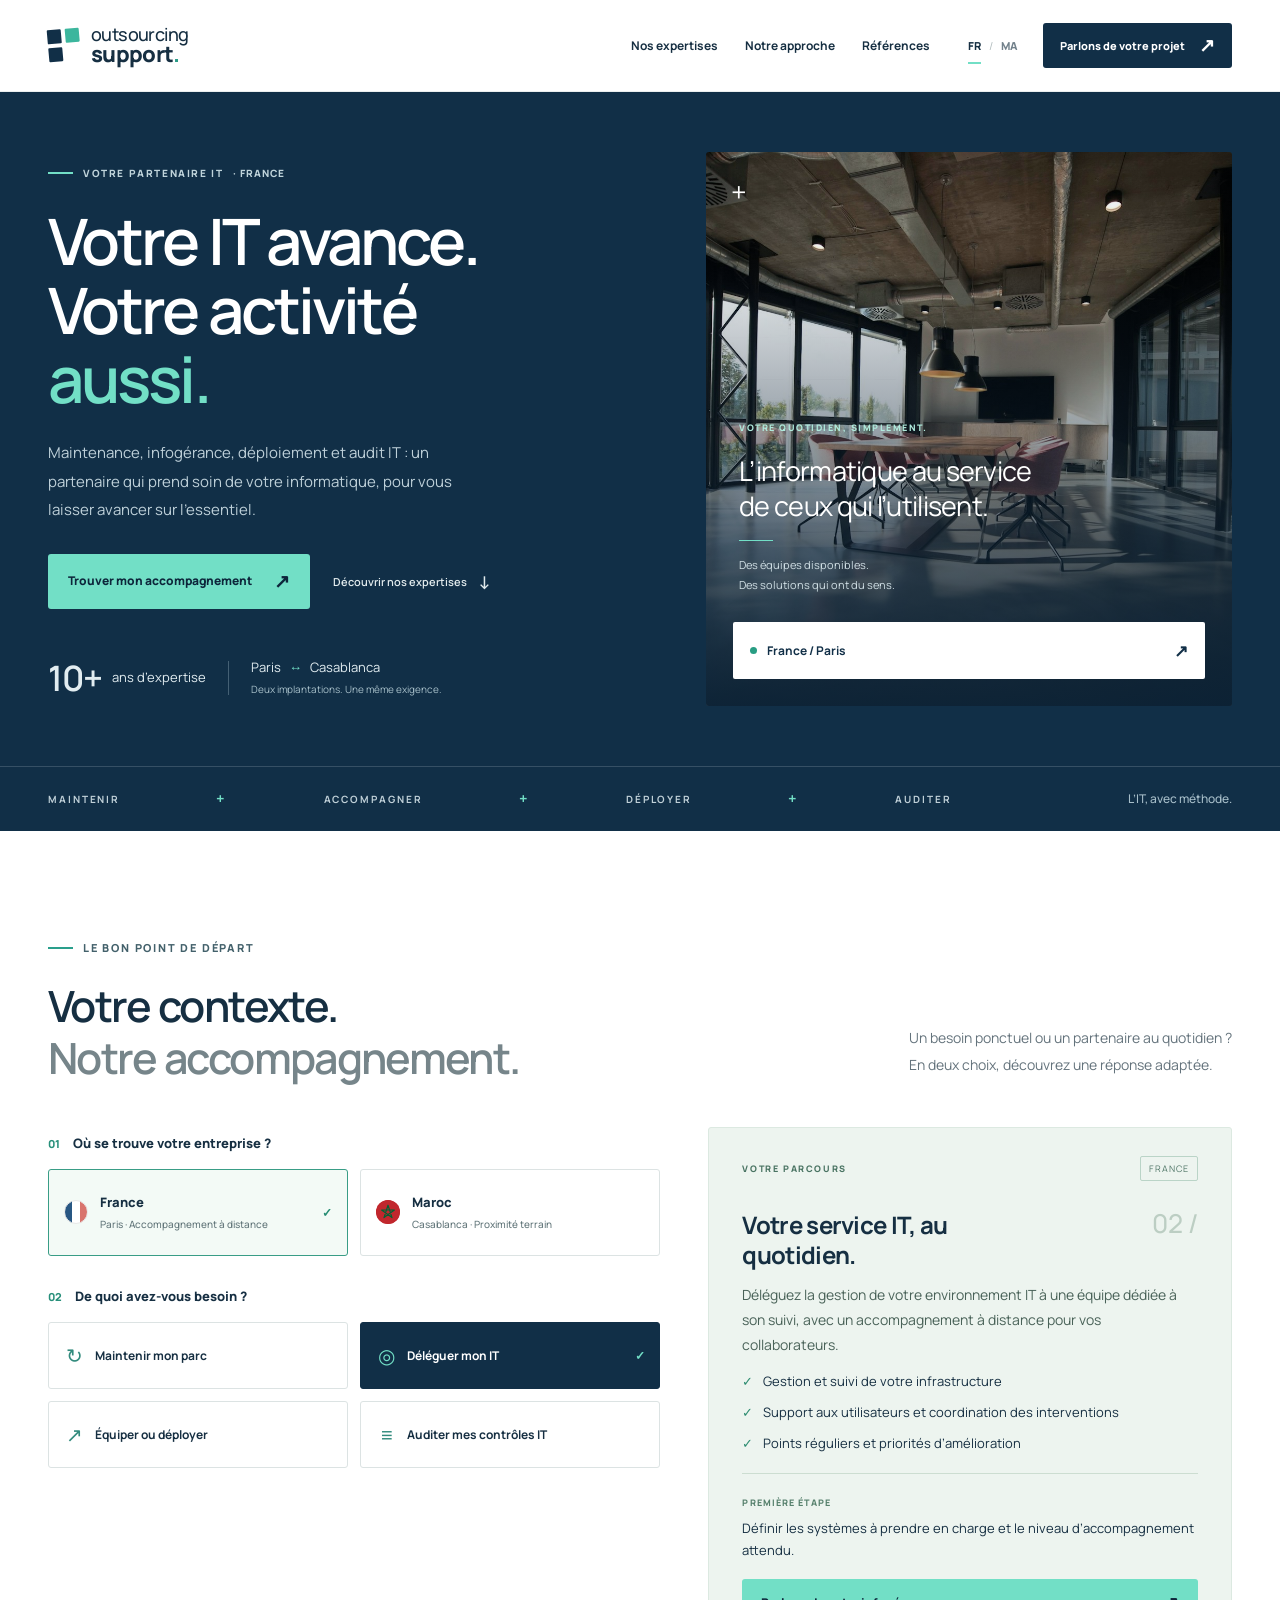
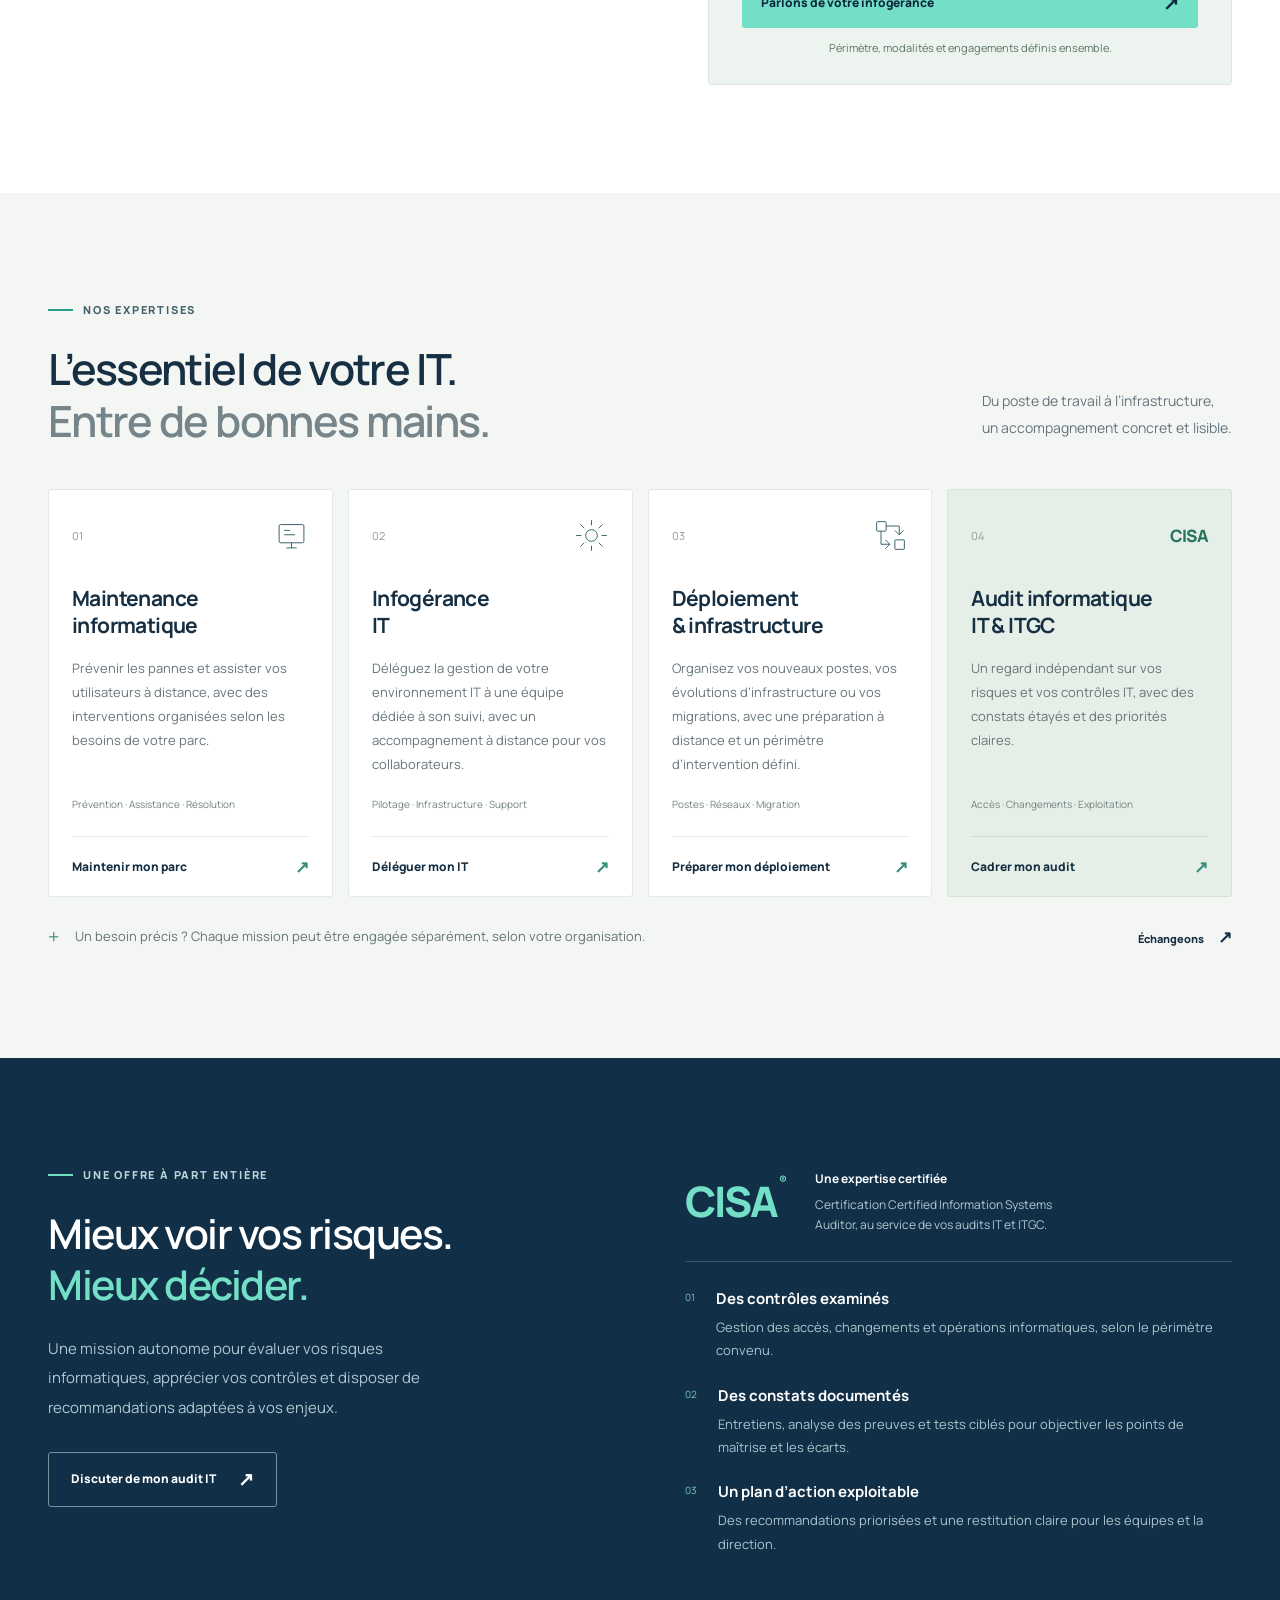
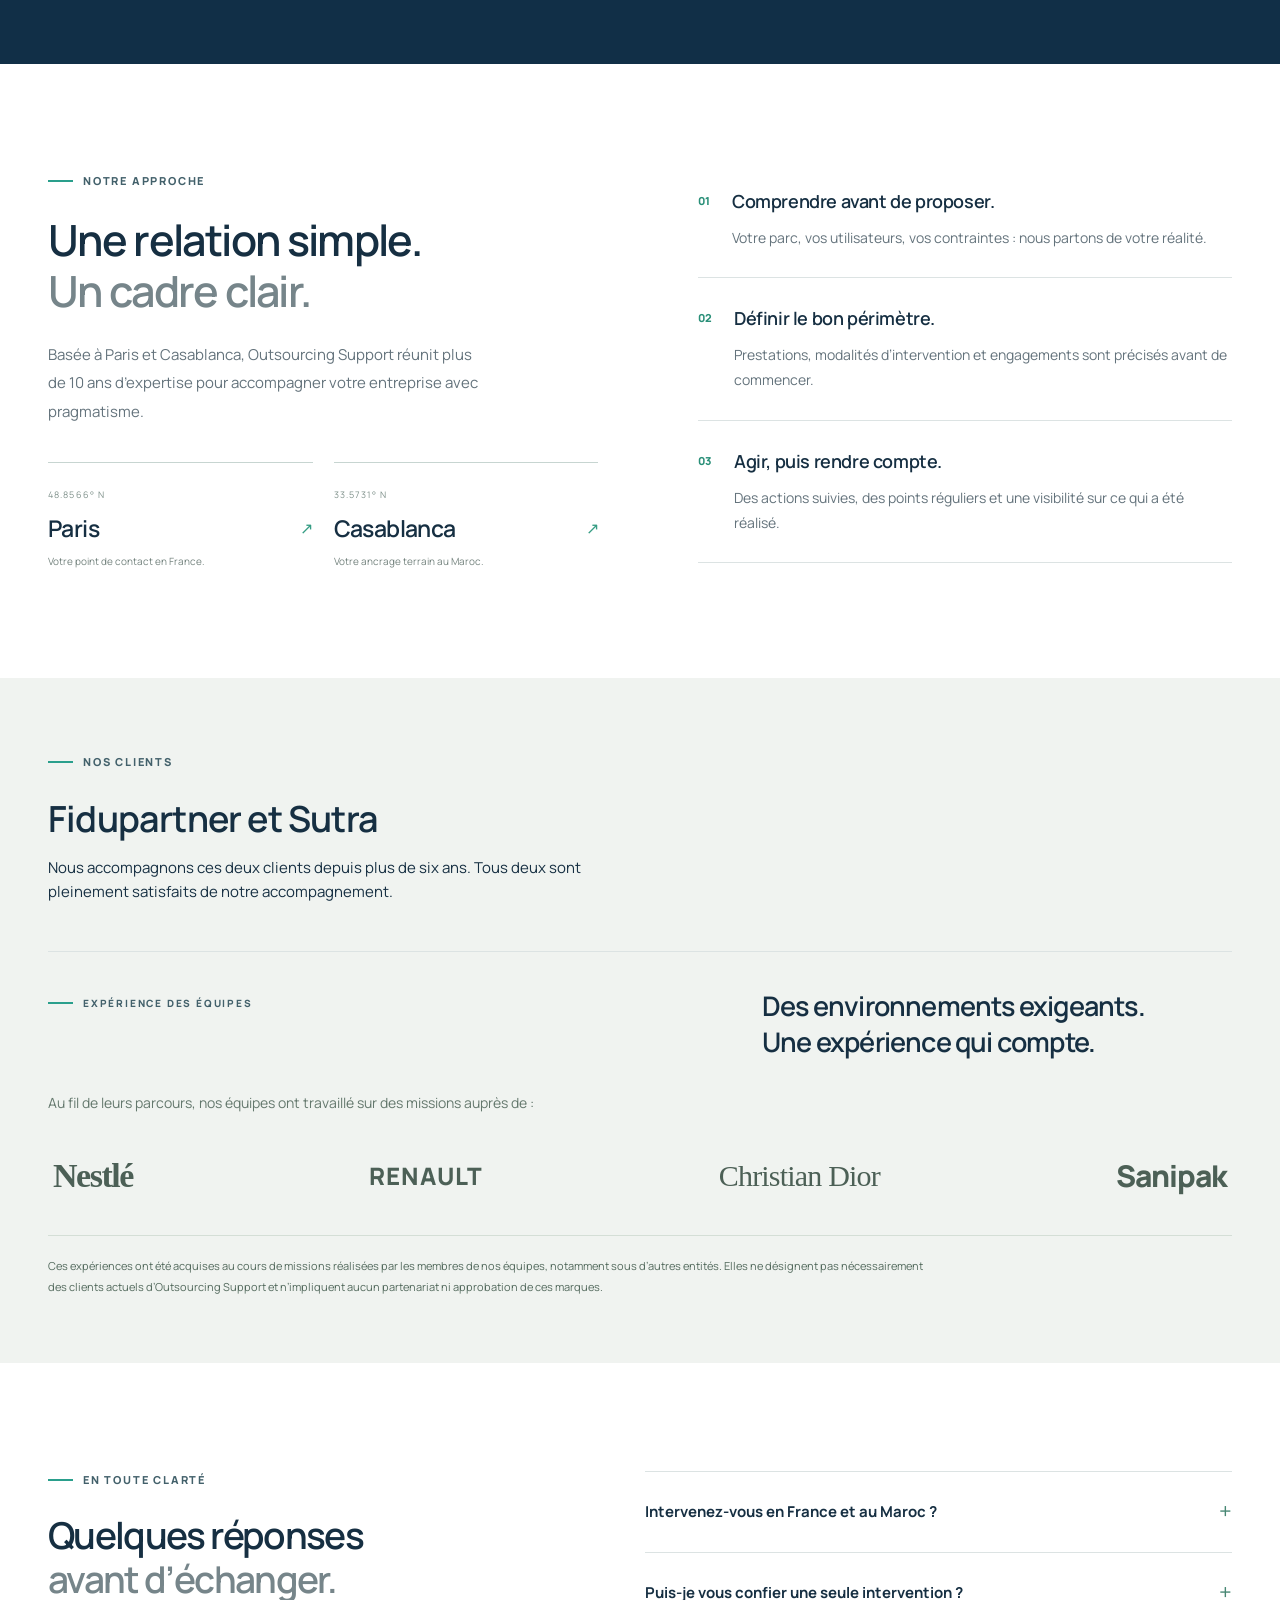
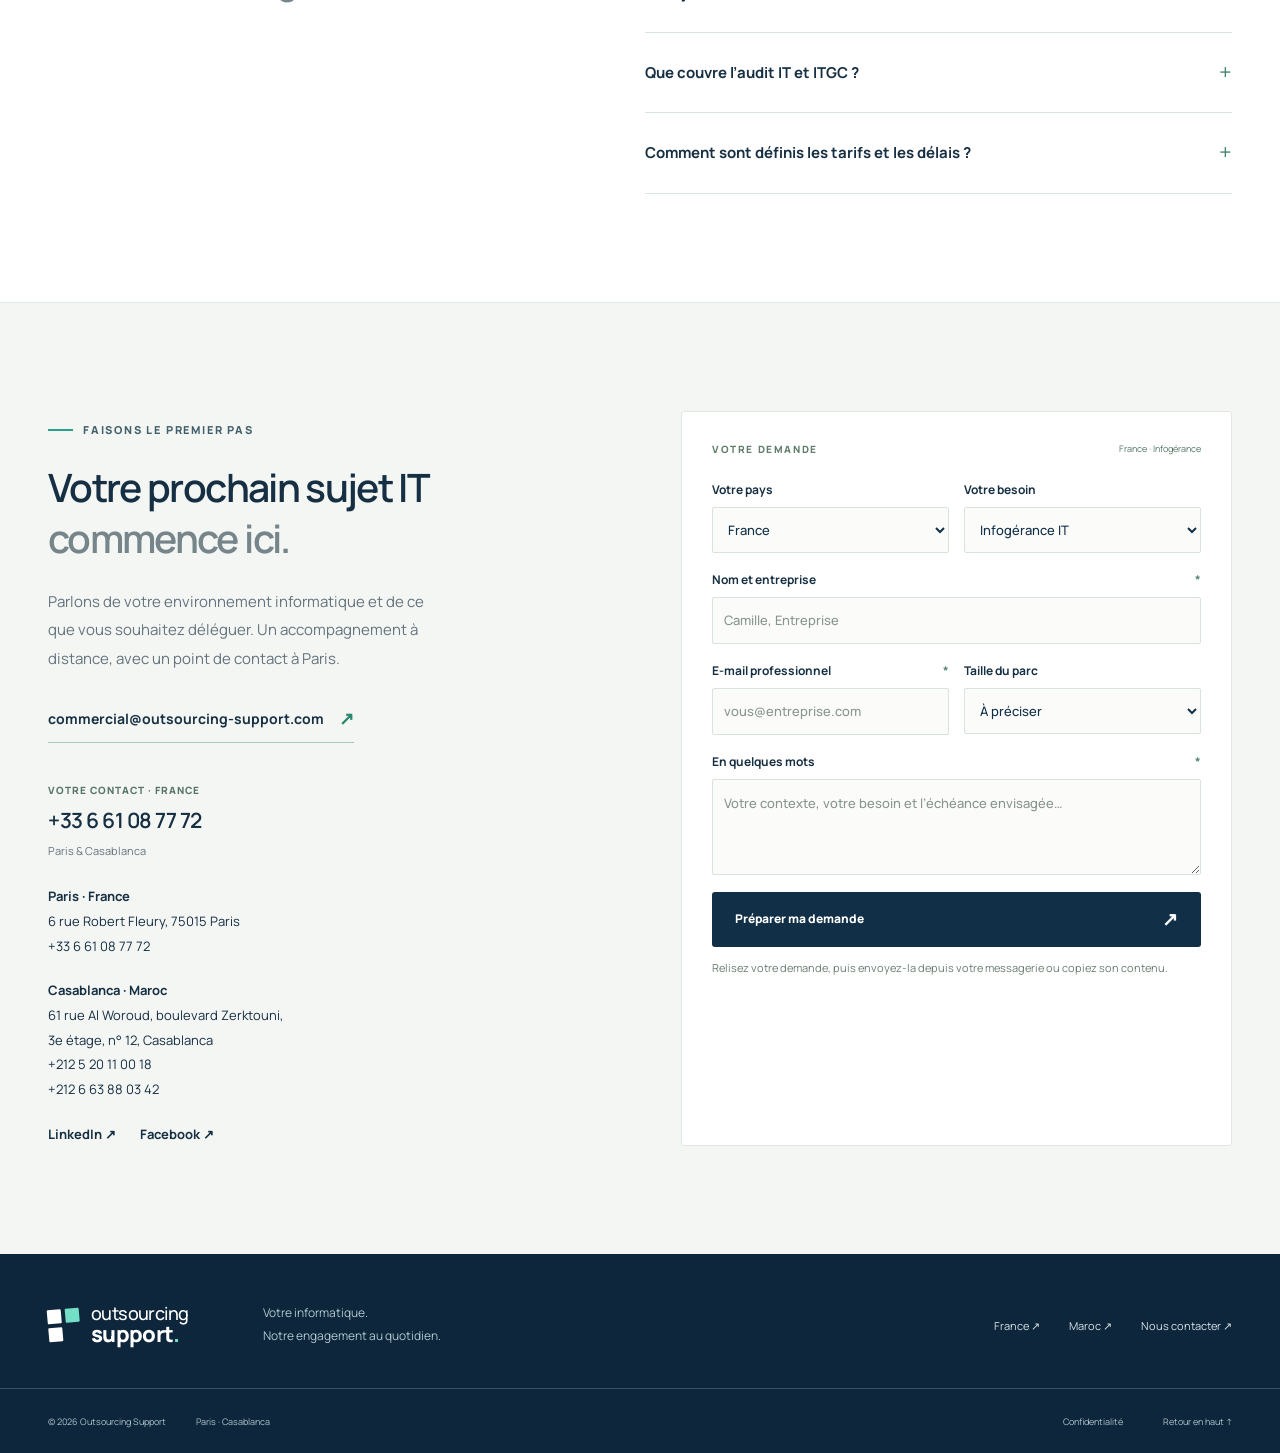
==== index.html @ 3f968869 "Site vitrine Outsourcing Support - version du 4 novembre 2026 Co-Authored-By: Claude Fable 5.1 <nore" ====
<!doctype html>
<html lang="fr">
<head>
  <meta charset="utf-8">
  <meta name="viewport" content="width=device-width, initial-scale=1">
  <meta name="theme-color" content="#112f47">
  <meta name="robots" content="noindex, nofollow">
  <title>Outsourcing Support — Votre partenaire IT en France et au Maroc</title>
  <meta name="description" content="Maintenance, infogérance, déploiement IT et audit IT & ITGC. Plus de 10 ans d’expertise, une présence à Paris et Casablanca et un accompagnement adapté à vos besoins.">
  <link rel="icon" type="image/svg+xml" href="/assets/favicon.svg">
  <link rel="stylesheet" href="/assets/style.css">
  <script src="/assets/app.js" defer></script>
</head>
<body>
<a class="skip-link" href="#main">Aller au contenu</a>
<header class="header">
  <div class="container header-inner">
    <a class="brand" href="/" aria-label="Outsourcing Support, accueil"><span class="brand-mark" aria-hidden="true"><i></i><i></i><i></i></span><span>outsourcing<strong>support<span class="brand-dot">.</span></strong></span></a>
    <nav class="desktop-nav" aria-label="Navigation principale"><a href="#expertises">Nos expertises</a><a href="#approche">Notre approche</a><a href="#references">Références</a></nav>
    <div class="header-actions"><div class="country-switch" aria-label="Votre pays"><a href="/france/" data-country="fr">FR</a><span aria-hidden="true">/</span><a href="/maroc/" data-country="ma">MA</a></div><a class="button button-dark header-cta" href="#contact">Parlons de votre projet <span aria-hidden="true">↗</span></a><button class="menu-toggle" aria-label="Ouvrir le menu" aria-expanded="false" aria-controls="mobile-menu"><span></span><span></span></button></div>
  </div>
  <nav class="mobile-nav" id="mobile-menu" aria-label="Navigation mobile" hidden><a href="#expertises">Nos expertises</a><a href="#parcours">Trouver mon accompagnement</a><a href="#approche">Notre approche</a><a href="#references">Références</a><a href="#contact">Parlons de votre projet ↗</a></nav>
</header>
<main id="main">
  <section class="hero" aria-labelledby="hero-title">
    <div class="container hero-grid">
      <div class="hero-copy">
        <div class="eyebrow light"><span class="little-line"></span> VOTRE PARTENAIRE IT <span class="hero-location" data-text="countryUpper">· FRANCE</span></div>
        <h1 id="hero-title">Votre IT avance.<br>Votre activité<br><em>aussi.</em></h1>
        <p class="hero-description" data-text="heroDescription">Maintenance, infogérance, déploiement et audit IT : un partenaire qui prend soin de votre informatique, pour vous laisser avancer sur l’essentiel.</p>
        <div class="hero-buttons"><a class="button button-mint" href="#parcours">Trouver mon accompagnement <span aria-hidden="true">↗</span></a><a class="text-link light-link" href="#expertises">Découvrir nos expertises <span aria-hidden="true">↓</span></a></div>
        <div class="hero-proof"><span><strong>10+</strong> ans d’expertise</span><span class="proof-separator"></span><span>Paris <span class="mint">↔</span> Casablanca<br><small>Deux implantations. Une même exigence.</small></span></div>
      </div>
      <div class="hero-visual">
        <img src="/assets/office.jpg" alt="Espace de travail lumineux, ouvert sur l’extérieur" width="1600" height="1067" fetchpriority="high">
        <div class="visual-shade"></div><span class="visual-corner" aria-hidden="true">+</span>
        <div class="photo-note"><span class="small-label">VOTRE QUOTIDIEN, SIMPLEMENT.</span><p>L’informatique au service<br>de ceux qui l’utilisent.</p><span class="photo-note-line"></span><div>Des équipes disponibles.<br>Des solutions qui ont du sens.</div></div>
        <div class="location-card"><span class="location-dot"></span><span data-text="visualOffice">France / Paris</span><span class="location-card-arrow" aria-hidden="true">↗</span></div>
      </div>
    </div>
    <div class="hero-bottom"><div class="container"><span>MAINTENIR</span><span class="bottom-cross">+</span><span>ACCOMPAGNER</span><span class="bottom-cross">+</span><span>DÉPLOYER</span><span class="bottom-cross">+</span><span>AUDITER</span><span class="hero-bottom-last">L’IT, avec méthode.</span></div></div>
  </section>

  <section class="routing section" id="parcours" aria-labelledby="routing-title">
    <div class="container">
      <div class="section-intro routing-intro"><div><div class="eyebrow"><span class="little-line"></span> LE BON POINT DE DÉPART</div><h2 id="routing-title">Votre contexte.<br><span class="muted-title">Notre accompagnement.</span></h2></div><p>Un besoin ponctuel ou un partenaire au quotidien ?<br>En deux choix, découvrez une réponse adaptée.</p></div>
      <div class="route-builder">
        <div class="route-choices">
          <fieldset class="country-fieldset"><legend><span class="step-number">01</span> Où se trouve votre entreprise ?</legend><div class="country-options"><button type="button" data-country="fr" aria-pressed="true"><span class="country-symbol france-symbol" aria-hidden="true"></span><span>France<small>Paris · Accompagnement à distance</small></span><span class="option-check" aria-hidden="true">✓</span></button><button type="button" data-country="ma" aria-pressed="false"><span class="country-symbol morocco-symbol" aria-hidden="true"><svg viewBox="0 0 30 30" width="24" height="24" aria-hidden="true"><circle cx="15" cy="15" r="15" fill="#c1272d"/><path d="M15 6.5 20 22 7 12.5H23L10 22Z" fill="none" stroke="#006233" stroke-width="1.5" stroke-linejoin="round"/></svg></span><span>Maroc<small>Casablanca · Proximité terrain</small></span><span class="option-check" aria-hidden="true">✓</span></button></div></fieldset>
          <fieldset><legend><span class="step-number">02</span> De quoi avez-vous besoin ?</legend><div class="need-options"><button type="button" data-need="maintenance" aria-pressed="false"><span class="need-icon" aria-hidden="true">↻</span> Maintenir mon parc<span class="option-check" aria-hidden="true">✓</span></button><button type="button" data-need="infogerance" aria-pressed="true"><span class="need-icon" aria-hidden="true">◎</span> Déléguer mon IT<span class="option-check" aria-hidden="true">✓</span></button><button type="button" data-need="deploiement" aria-pressed="false"><span class="need-icon" aria-hidden="true">↗</span> Équiper ou déployer<span class="option-check" aria-hidden="true">✓</span></button><button type="button" data-need="audit" aria-pressed="false"><span class="need-icon" aria-hidden="true">≡</span> Auditer mes contrôles IT<span class="option-check" aria-hidden="true">✓</span></button></div></fieldset>
        </div>
        <div class="route-result" role="region" aria-label="Votre accompagnement recommandé" aria-live="polite" aria-atomic="true"><div class="result-top"><span class="small-label">VOTRE PARCOURS</span><span class="result-country" id="result-country">FRANCE</span></div><span class="result-index" aria-hidden="true">02 /</span><h3 id="result-title">Votre service IT, au quotidien.</h3><p id="result-description"></p><ul class="check-list" id="result-list"></ul><div class="result-next"><span>PREMIÈRE ÉTAPE</span><p id="result-next"></p></div><a class="button button-mint result-cta" href="#contact" id="result-cta">Parlons de votre infogérance <span aria-hidden="true">↗</span></a><p class="result-footnote" id="result-footnote">Un périmètre et des engagements définis ensemble.</p></div>
      </div>
    </div>
  </section>

  <section class="services section" id="expertises" aria-labelledby="services-title">
    <div class="container">
      <div class="section-intro"><div><div class="eyebrow"><span class="little-line"></span> NOS EXPERTISES</div><h2 id="services-title">L’essentiel de votre IT.<br><span class="muted-title">Entre de bonnes mains.</span></h2></div><p>Du poste de travail à l’infrastructure,<br>un accompagnement concret et lisible.</p></div>
      <div class="service-grid">
        <article class="service-card"><div class="service-top"><span class="service-no">01</span><svg viewBox="0 0 48 48" aria-hidden="true"><rect x="7" y="9" width="34" height="25" rx="2"/><path d="M17 41h14M24 34v7M14 17h8M14 23h15"/></svg></div><h3>Maintenance <br>informatique</h3><p data-service="maintenance">Des équipements suivis, des incidents traités et des utilisateurs accompagnés à distance.</p><div class="service-tags">Prévention · Assistance · Résolution</div><button class="service-link" data-select-need="maintenance">Maintenir mon parc <span aria-hidden="true">↗</span></button></article>
        <article class="service-card"><div class="service-top"><span class="service-no">02</span><svg viewBox="0 0 48 48" aria-hidden="true"><circle cx="24" cy="24" r="8"/><path d="M24 3v7M24 38v7M3 24h7M38 24h7M9 9l5 5M34 34l5 5M9 39l5-5M34 14l5-5"/></svg></div><h3>Infogérance <br>IT</h3><p data-service="infogerance">La gestion de votre environnement informatique, avec un suivi régulier et un interlocuteur identifié.</p><div class="service-tags">Pilotage · Infrastructure · Support</div><button class="service-link" data-select-need="infogerance">Déléguer mon IT <span aria-hidden="true">↗</span></button></article>
        <article class="service-card"><div class="service-top"><span class="service-no">03</span><svg viewBox="0 0 48 48" aria-hidden="true"><rect x="5" y="5" width="13" height="13" rx="1"/><rect x="30" y="30" width="13" height="13" rx="1"/><path d="M18 11h18v12M30 17l6 6 6-6M11 18v18h12M17 30l6 6-6 6"/></svg></div><h3>Déploiement <br>& infrastructure</h3><p data-service="deploiement">Préparer vos postes, faire évoluer votre réseau et organiser vos changements sans improvisation.</p><div class="service-tags">Postes · Réseaux · Migration</div><button class="service-link" data-select-need="deploiement">Préparer mon déploiement <span aria-hidden="true">↗</span></button></article>
        <article class="service-card audit-card"><div class="service-top"><span class="service-no">04</span><span class="cisa-mini">CISA</span></div><h3>Audit informatique <br>IT & ITGC</h3><p>Un regard indépendant sur vos risques et vos contrôles IT, avec des constats étayés et des priorités claires.</p><div class="service-tags">Accès · Changements · Exploitation</div><button class="service-link" data-select-need="audit">Cadrer mon audit <span aria-hidden="true">↗</span></button></article>
      </div>
      <div class="service-note"><span class="note-plus" aria-hidden="true">+</span><p>Un besoin précis ? Chaque mission peut être engagée séparément, selon votre organisation.</p><a href="#contact">Échangeons <span aria-hidden="true">↗</span></a></div>
    </div>
  </section>

  <section class="audit-section section" aria-labelledby="audit-title"><div class="container audit-grid"><div class="audit-left"><div class="eyebrow light"><span class="little-line"></span> UNE OFFRE À PART ENTIÈRE</div><h2 id="audit-title">Mieux voir vos risques.<br><em>Mieux décider.</em></h2><p>Une mission autonome pour évaluer vos risques informatiques, apprécier vos contrôles et disposer de recommandations adaptées à vos enjeux.</p><button class="button button-outline" data-select-need="audit">Discuter de mon audit IT <span aria-hidden="true">↗</span></button></div><div class="audit-right"><div class="cisa-block"><span class="cisa-large">CISA<span>®</span></span><div><strong>Une expertise certifiée</strong><p>Certification Certified Information Systems Auditor, au service de vos audits IT et ITGC.</p></div></div><div class="audit-row"><span>01</span><div><h3>Des contrôles examinés</h3><p>Gestion des accès, changements et opérations informatiques, selon le périmètre convenu.</p></div></div><div class="audit-row"><span>02</span><div><h3>Des constats documentés</h3><p>Entretiens, analyse des preuves et tests ciblés pour objectiver les points de maîtrise et les écarts.</p></div></div><div class="audit-row"><span>03</span><div><h3>Un plan d’action exploitable</h3><p>Des recommandations priorisées et une restitution claire pour les équipes et la direction.</p></div></div></div></div></section>

  <section class="approach section" id="approche" aria-labelledby="approach-title"><div class="container approach-grid"><div class="approach-left"><div class="eyebrow"><span class="little-line"></span> NOTRE APPROCHE</div><h2 id="approach-title">Une relation simple.<br><span class="muted-title">Un cadre clair.</span></h2><p>Basée à Paris et Casablanca, Outsourcing Support réunit plus de 10 ans d’expertise pour accompagner votre entreprise avec pragmatisme.</p><div class="two-cities"><div><span class="city-coordinate">48.8566° N</span><strong>Paris<span>↗</span></strong><p>Votre point de contact en France.</p></div><div><span class="city-coordinate">33.5731° N</span><strong>Casablanca<span>↗</span></strong><p>Votre ancrage terrain au Maroc.</p></div></div></div><ol class="approach-steps"><li><span>01</span><div><h3>Comprendre avant de proposer.</h3><p>Votre parc, vos utilisateurs, vos contraintes : nous partons de votre réalité.</p></div></li><li><span>02</span><div><h3>Définir le bon périmètre.</h3><p>Prestations, modalités d’intervention et engagements sont précisés avant de commencer.</p></div></li><li><span>03</span><div><h3>Agir, puis rendre compte.</h3><p>Des actions suivies, des points réguliers et une visibilité sur ce qui a été réalisé.</p></div></li></ol></div></section>

  <section class="references" id="references" aria-labelledby="references-title"><div class="container"><div class="direct-clients"><div class="eyebrow"><span class="little-line"></span> NOS CLIENTS</div><h2>Fidupartner et Sutra</h2><p>Nous accompagnons ces deux clients depuis plus de six ans. Tous deux sont pleinement satisfaits de notre accompagnement.</p></div><div class="references-heading"><div class="eyebrow"><span class="little-line"></span> EXPÉRIENCE DES ÉQUIPES</div><h2 id="references-title">Des environnements exigeants.<br>Une expérience qui compte.</h2></div><p class="references-description">Au fil de leurs parcours, nos équipes ont travaillé sur des missions auprès de :</p><div class="reference-names" aria-label="Nestlé, Renault, Christian Dior, Sanipak"><span class="reference-nestle">Nestlé</span><span class="reference-renault">RENAULT</span><span class="reference-dior">Christian Dior</span><span class="reference-sanipak">Sanipak</span></div><p class="reference-disclaimer">Ces expériences ont été acquises au cours de missions réalisées par les membres de nos équipes, notamment sous d’autres entités. Elles ne désignent pas nécessairement des clients actuels d’Outsourcing Support et n’impliquent aucun partenariat ni approbation de ces marques.</p></div></section>

  <section class="faq section" aria-labelledby="faq-title"><div class="container faq-grid"><div><div class="eyebrow"><span class="little-line"></span> EN TOUTE CLARTÉ</div><h2 id="faq-title">Quelques réponses<br><span class="muted-title">avant d’échanger.</span></h2></div><div class="faq-list"><details><summary>Intervenez-vous en France et au Maroc ?<span aria-hidden="true">+</span></summary><p>Oui. Nos implantations à Paris et Casablanca nous permettent d’accompagner les entreprises des deux pays. En France, l’accompagnement à distance est au cœur de notre fonctionnement. Au Maroc, les interventions à distance et sur site sont organisées selon votre localisation et le périmètre convenu.</p></details><details><summary>Puis-je vous confier une seule intervention ?<span aria-hidden="true">+</span></summary><p>Oui. Maintenance ponctuelle, déploiement ou audit informatique peuvent faire l’objet d’une mission dédiée. L’infogérance répond à un besoin d’accompagnement régulier. Nous précisons ensemble le format adapté.</p></details><details><summary>Que couvre l’audit IT et ITGC ?<span aria-hidden="true">+</span></summary><p>L’audit porte sur les risques et les contrôles informatiques du périmètre défini : gestion des accès, changements et exploitation notamment. Il comprend une collecte de preuves, des tests ciblés et une restitution avec recommandations. L’expertise CISA soutient cette démarche.</p></details><details><summary>Comment sont définis les tarifs et les délais ?<span aria-hidden="true">+</span></summary><p>Nous cadrons d’abord le nombre de postes ou de sites, les systèmes concernés, les modalités d’intervention et vos échéances. Vous recevez ensuite une proposition adaptée, avec un périmètre et des engagements explicites.</p></details></div></div></section>

  <section class="contact section" id="contact" aria-labelledby="contact-title"><div class="container contact-grid"><div class="contact-copy"><div class="eyebrow"><span class="little-line"></span> FAISONS LE PREMIER PAS</div><h2 id="contact-title">Votre prochain sujet IT<br><span class="muted-title">commence ici.</span></h2><p id="contact-context">Parlons de votre environnement informatique en France et de ce que vous souhaitez déléguer.</p><a class="contact-email" href="mailto:commercial@outsourcing-support.com">commercial@outsourcing-support.com <span aria-hidden="true">↗</span></a><div class="contact-local"><span class="contact-office" data-text="contactOffice">Votre contact · France</span><a id="contact-phone" href="tel:+33661087772">+33 6 61 08 77 72</a><span>Paris & Casablanca</span></div><div class="office-details"><p><strong>Paris · France</strong><br>6 rue Robert Fleury, 75015 Paris<br><a href="tel:+33661087772">+33 6 61 08 77 72</a></p><p><strong>Casablanca · Maroc</strong><br>61 rue Al Woroud, boulevard Zerktouni,<br>3e étage, n° 12, Casablanca<br><a href="tel:+212520110018">+212 5 20 11 00 18</a><br><a href="tel:+212663880342">+212 6 63 88 03 42</a></p><nav aria-label="Réseaux sociaux" class="social-links"><a href="https://ma.linkedin.com/company/outsourcingsupport" target="_blank" rel="noopener noreferrer">LinkedIn ↗</a><a href="https://www.facebook.com/outsourcing.itsupport/" target="_blank" rel="noopener noreferrer">Facebook ↗</a></nav></div></div><form id="contact-form" class="contact-form"><div class="form-heading"><span class="small-label">VOTRE DEMANDE</span><span id="form-context-badge">France · Infogérance</span></div><div class="form-row"><label>Votre pays<select name="country" id="form-country"><option value="fr">France</option><option value="ma">Maroc</option></select></label><label>Votre besoin<select name="need" id="form-need"><option value="maintenance">Maintenance informatique</option><option value="infogerance" selected>Infogérance IT</option><option value="deploiement">Déploiement IT</option><option value="audit">Audit IT & ITGC</option></select></label></div><label>Nom et entreprise <span aria-hidden="true">*</span><input name="name" autocomplete="organization" placeholder="Camille, Entreprise" required maxlength="140"></label><div class="form-row"><label>E-mail professionnel <span aria-hidden="true">*</span><input name="email" type="email" autocomplete="email" placeholder="vous@entreprise.com" required maxlength="180"></label><label>Taille du parc<select name="size"><option value="À préciser">À préciser</option><option>1 à 10 postes</option><option>11 à 50 postes</option><option>51 à 200 postes</option><option>Plus de 200 postes</option></select></label></div><label>En quelques mots <span aria-hidden="true">*</span><textarea name="message" placeholder="Votre contexte, votre besoin et l’échéance envisagée…" required rows="3" maxlength="3000"></textarea></label><button class="button button-dark form-submit" type="submit">Préparer ma demande <span aria-hidden="true">↗</span></button><p class="form-note">Relisez votre demande, puis envoyez-la depuis votre messagerie ou copiez son contenu.</p><div class="form-status" id="form-status" role="status" hidden><p>Votre demande est prête. Relisez-la ci-dessous, puis adressez-la à <strong>commercial@outsourcing-support.com</strong>.</p><a class="email-open" id="open-email" href="mailto:commercial@outsourcing-support.com" target="_blank" rel="noopener">Ouvrir ma messagerie ↗</a><button class="copy-button" id="copy-request" type="button">Copier ma demande</button><textarea id="request-fallback" aria-label="Votre demande à copier" readonly hidden></textarea></div></form></div></section>
</main>
<footer class="footer"><div class="container footer-top"><a class="brand footer-brand" href="/" aria-label="Outsourcing Support, accueil"><span class="brand-mark" aria-hidden="true"><i></i><i></i><i></i></span><span>outsourcing<strong>support<span class="brand-dot">.</span></strong></span></a><p>Votre informatique.<br>Notre engagement au quotidien.</p><div class="footer-links"><a data-country="fr" href="/france/">France ↗</a><a data-country="ma" href="/maroc/">Maroc ↗</a><a href="#contact">Nous contacter ↗</a></div></div><div class="container footer-bottom"><span>© 2026 Outsourcing Support</span><span>Paris · Casablanca</span><button id="privacy-open">Confidentialité</button><a href="#main">Retour en haut ↑</a></div></footer>
<dialog id="privacy-dialog"><button class="dialog-close" aria-label="Fermer">×</button><div class="eyebrow">CONFIDENTIALITÉ</div><h2>Vos informations<br>restent entre vos mains.</h2><p>Ce site ne dépose pas de cookies publicitaires et n’intègre pas de mesure d’audience. Les choix de pays et de service restent dans l’URL ; les champs de la demande ne sont pas enregistrés par ce formulaire.</p><p>Le bouton « Préparer ma demande » compose votre message localement. Le lien « Ouvrir ma messagerie » le transmet à votre application de messagerie. Les informations sont envoyées à Outsourcing Support uniquement si vous confirmez l’envoi depuis cette application.</p><p>Pour toute question concernant vos données : <a href="mailto:commercial@outsourcing-support.com">commercial@outsourcing-support.com</a>.</p></dialog>
</body>
</html>
---- assets/style.css ----
@font-face{font-family:Manrope;src:url('/assets/manrope-regular.ttf') format('truetype');font-style:normal;font-weight:400;font-display:swap}
@font-face{font-family:Manrope;src:url('/assets/manrope-medium.ttf') format('truetype');font-style:normal;font-weight:500;font-display:swap}
@font-face{font-family:Manrope;src:url('/assets/manrope-semibold.ttf') format('truetype');font-style:normal;font-weight:600;font-display:swap}
@font-face{font-family:Manrope;src:url('/assets/manrope-bold.ttf') format('truetype');font-style:normal;font-weight:700;font-display:swap}
@font-face{font-family:Manrope;src:url('/assets/manrope-extrabold.ttf') format('truetype');font-style:normal;font-weight:800;font-display:swap}
:root{--navy:#112f47;--navy-deep:#0d263b;--mint:#72dfc6;--mint-soft:#e6f6ef;--ink:#162f42;--muted:#64737c;--line:#dce3e3;--paper:#f4f6f4;--white:#fff;--font:Manrope,Arial,sans-serif}
*{box-sizing:border-box}html{scroll-behavior:smooth;scroll-padding-top:98px}body{margin:0;font-family:var(--font);color:var(--ink);background:#fff;-webkit-font-smoothing:antialiased}button,input,textarea,select{font:inherit}button,a,input,select,textarea{-webkit-tap-highlight-color:transparent}a{color:inherit;text-decoration:none}button{cursor:pointer}button:disabled{cursor:default}img{display:block;max-width:100%}button{color:inherit}button,a{touch-action:manipulation}button:focus-visible,a:focus-visible,input:focus-visible,textarea:focus-visible,select:focus-visible,summary:focus-visible{outline:3px solid #249e87;outline-offset:4px}::selection{background:var(--mint);color:var(--navy)}[hidden]{display:none!important}.container{max-width:1320px;margin:auto;padding-left:48px;padding-right:48px}.section{padding-top:108px;padding-bottom:108px}.skip-link{position:fixed;left:20px;top:-80px;z-index:100;background:var(--mint);padding:14px}.skip-link:focus{top:12px}.eyebrow{display:flex;align-items:center;gap:10px;font-size:11px;letter-spacing:1.8px;font-weight:800;margin-bottom:24px;color:#43616b;line-height:1.6}.little-line{display:inline-block;width:25px;height:2px;background:#2a9f8c;flex-shrink:0}.eyebrow.light{color:#c0d4db}.light .little-line{background:var(--mint)}.small-label{font-size:11px;letter-spacing:1.6px;font-weight:800}h1,h2,h3,p{margin-top:0}h2{font-size:43px;line-height:1.2;letter-spacing:-1.65px;font-weight:600;margin-bottom:0}h3{font-weight:650}.muted-title{color:#76858a}em{font-style:normal}.button{display:inline-flex;align-items:center;justify-content:space-between;gap:22px;border:1px solid transparent;border-radius:3px;padding:17px 22px;min-height:54px;font-size:13px;font-weight:750;line-height:1.4;transition:background .2s,transform .2s}.button>span{font-size:19px;line-height:1}.button:hover{transform:translateY(-2px)}.button-dark{background:var(--navy);color:#fff}.button-dark:hover{background:#23485f}.button-mint{background:var(--mint);color:var(--navy-deep)}.button-mint:hover{background:#a0ead8}.button-outline{background:transparent;color:#fff;border-color:#78929d}.button-outline:hover{background:#ffffff12;border-color:var(--mint)}.text-link{font-size:13px;font-weight:600;display:inline-flex;align-items:center;gap:15px}.text-link span{font-size:18px}.light-link{color:#e2ebed}.text-link:hover{color:var(--mint)}
.header{height:92px;background:#fff;position:sticky;top:0;z-index:30;border-bottom:1px solid #ebeeee}.header-inner{height:100%;display:flex;align-items:center;justify-content:space-between;gap:24px}.brand{display:inline-flex;align-items:center;gap:11px;font-size:18px;line-height:1.05;letter-spacing:-.6px;font-weight:500;flex-shrink:0}.brand strong{display:block;font-size:22px;font-weight:800;letter-spacing:-.7px}.brand-dot{color:#299b87}.brand-mark{position:relative;width:32px;height:32px;transform:rotate(-5deg);display:block}.brand-mark i{position:absolute;display:block;width:14px;height:14px;background:var(--navy);border-radius:1px}.brand-mark i:nth-child(1){top:0;left:0}.brand-mark i:nth-child(2){top:0;right:0;background:#3cb69d}.brand-mark i:nth-child(3){bottom:0;left:0}.desktop-nav{display:flex;align-items:center;gap:27px;margin-left:auto;margin-right:14px;font-size:12px;font-weight:700}.desktop-nav a{white-space:nowrap}.desktop-nav a:hover{color:#258c77}.header-actions{display:flex;align-items:center;gap:25px}.country-switch{display:flex;gap:8px;font-size:11px;font-weight:800;align-items:center}.country-switch a{padding:9px 0;color:#72818b}.country-switch a[aria-current="page"]{color:var(--ink);box-shadow:0 2px var(--mint)}.country-switch>span{color:#b1bcbe;font-weight:400}.header-cta{font-size:11px;padding:12px 16px;min-height:43px;gap:14px}.menu-toggle{display:none;border:0;background:transparent;width:44px;height:44px;padding:10px}.menu-toggle span{display:block;height:2px;width:22px;background:var(--navy);margin:5px 0}.mobile-nav{position:absolute;top:91px;left:0;right:0;padding:18px 24px 28px;background:#fff;box-shadow:0 12px 18px #102c4710}.mobile-nav a{display:block;font-size:16px;padding:13px 0;border-bottom:1px solid var(--line)}
.hero{background:var(--navy);color:#fff;overflow:hidden}.hero-grid{display:grid;grid-template-columns:1.13fr 1fr;gap:64px;padding-top:60px;padding-bottom:60px;align-items:stretch}.hero-copy{padding:13px 0 0}.hero .eyebrow{font-size:10px;letter-spacing:1.6px;margin-bottom:25px}.hero-location{letter-spacing:1px}.hero h1{font-size:64px;line-height:1.08;font-weight:600;letter-spacing:-2.9px;margin-bottom:26px}.hero h1 em{color:var(--mint)}.hero-description{font-size:14px;line-height:1.9;color:#bed0d9;max-width:440px;margin-bottom:29px}.hero-buttons{display:flex;align-items:center;gap:23px;flex-wrap:wrap}.hero-buttons .button{font-size:12px;padding:17px 19px}.hero-buttons .text-link{font-size:11px;gap:11px}.hero-proof{margin-top:41px;display:flex;gap:22px;align-items:center;font-size:13px;line-height:1.6;color:#e2edf1}.hero-proof>span:first-child{display:flex;gap:10px;align-items:center}.hero-proof strong{font-size:35px;font-weight:600;letter-spacing:-1px}.proof-separator{width:1px;height:34px;background:#446074}.hero-proof small{font-size:10px;color:#a6bec8}.hero-proof .mint{color:var(--mint);margin:0 5px}.hero-visual{position:relative;min-height:523px;overflow:hidden;border-radius:3px}.hero-visual>img{width:100%;height:100%;position:absolute;object-fit:cover;object-position:51% 50%}.visual-shade{position:absolute;inset:0;background:linear-gradient(180deg,#0d243510 18%,#0a2135b3 75%,#0a2135ed 100%)}.visual-corner{position:absolute;top:21px;left:25px;font-size:27px;font-weight:300;color:#fff}.photo-note{position:absolute;bottom:111px;left:33px;right:25px}.photo-note .small-label{font-size:9px;letter-spacing:1.5px;color:#b0ebdd}.photo-note>p{font-size:27px;line-height:1.3;letter-spacing:-.7px;margin:17px 0}.photo-note>div{font-size:11px;color:#d0dfe5;line-height:1.8}.photo-note-line{height:1px;width:34px;background:#72dfc6;display:block;margin-bottom:14px}.location-card{position:absolute;bottom:27px;left:27px;right:27px;display:flex;align-items:center;gap:10px;padding:17px 17px;background:#fff;color:var(--navy);font-size:12px;font-weight:700;border-radius:2px}.location-dot{width:7px;height:7px;border-radius:50%;background:#289d83}.location-card-arrow{margin-left:auto;font-size:17px}.hero-bottom{border-top:1px solid #365065}.hero-bottom>.container{display:flex;align-items:center;justify-content:space-between;gap:25px;min-height:64px;font-size:10px;font-weight:650;letter-spacing:1.9px;color:#c0d0d8}.bottom-cross{color:var(--mint);font-size:15px}.hero-bottom-last{font-size:12px!important;letter-spacing:0!important;color:#a7bec9;margin-left:80px;font-weight:500!important}
.section-intro{display:flex;justify-content:space-between;align-items:flex-end;gap:40px;margin-bottom:43px}.section-intro>p{font-size:13px;line-height:1.9;color:var(--muted);margin-bottom:5px}.routing{background:#fff}.route-builder{display:grid;grid-template-columns:1.17fr 1fr;gap:48px;align-items:stretch}.route-choices{padding:7px 0 8px}fieldset{border:0;padding:0;margin:0}fieldset+fieldset{margin-top:31px}legend{padding:0;margin-bottom:17px;font-size:13px;font-weight:750}.step-number{font-size:11px;color:#278f7a;margin-right:10px}.country-options{display:grid;grid-template-columns:1fr 1fr;gap:12px}.country-options button{display:flex;align-items:center;gap:12px;text-align:left;background:#fff;border:1px solid var(--line);padding:19px 15px;border-radius:3px;font-size:13px;font-weight:750;min-height:87px}.country-options button:hover,.need-options button:hover{border-color:#63bca6}.country-options button[aria-pressed="true"]{border-color:#399d86;background:#f3faf6}.country-options small{display:block;font-size:9px;line-height:1.5;font-weight:500;margin-top:6px;color:#63777b}.country-symbol{display:inline-flex;align-items:center;justify-content:center;width:24px;height:24px;flex-shrink:0;overflow:hidden}.france-symbol{background:linear-gradient(to right,#285783 33.33%,#fff 33.33%,#fff 66.66%,#d9746d 66.66%);border-radius:50%;border:1px solid #e8e8e8}.morocco-symbol{border-radius:50%;background:#b94d4b;color:#fff;font-size:20px}.option-check{font-size:12px;color:#258c73;margin-left:auto;visibility:hidden;flex-shrink:0}button[aria-pressed="true"] .option-check{visibility:visible}.need-options{display:grid;grid-template-columns:1fr 1fr;gap:12px}.need-options button{display:flex;align-items:center;gap:9px;padding:19px 14px;border:1px solid var(--line);text-align:left;font-size:11px;font-weight:650;background:#fff;border-radius:3px;min-height:65px}.need-options button[aria-pressed="true"]{background:var(--navy);color:#fff;border-color:var(--navy)}.need-options button[aria-pressed="true"] .option-check{color:var(--mint)}.need-icon{font-size:20px;color:#328b7d;font-weight:500;width:23px;text-align:center;flex-shrink:0}.need-options button[aria-pressed="true"] .need-icon{color:var(--mint)}.route-result{padding:28px 33px;background:#edf4ef;border:1px solid #dce9e1;border-radius:3px;position:relative;min-height:414px;display:flex;flex-direction:column}.result-top{display:flex;justify-content:space-between;align-items:center;margin-bottom:29px}.result-top>.small-label{font-size:9px;color:#497362}.result-country{font-size:9px;letter-spacing:1px;color:#527869;border:1px solid #bad4c7;padding:5px 8px;border-radius:2px}.result-index{position:absolute;right:33px;top:77px;font-size:26px;color:#bccec3;font-weight:500}.route-result h3{font-size:24px;letter-spacing:-.7px;line-height:1.25;margin-bottom:12px;padding-right:35px;max-width:340px}.route-result>p{font-size:12px;line-height:1.8;color:#496258;margin-bottom:14px}.check-list{list-style:none;padding:0;margin:0 0 19px;display:grid;gap:10px;font-size:11px;line-height:1.6}.check-list li{position:relative;padding-left:21px}.check-list li:before{content:'✓';position:absolute;left:0;color:#2c8c70;font-size:13px}.result-next{border-top:1px solid #ccddd1;padding-top:15px;margin-top:auto;margin-bottom:18px}.result-next>span{font-size:9px;font-weight:750;letter-spacing:1.1px;color:#57816d}.result-next>p{font-size:11px;line-height:1.7;margin:6px 0 0}.result-cta{width:100%;font-size:12px;min-height:48px;padding:14px 18px}.route-result .result-footnote{font-size:9px;text-align:center;margin:11px 0 0;color:#5a7267;line-height:1.6}
.services{background:var(--paper)}.service-grid{display:grid;grid-template-columns:repeat(4,1fr);gap:15px}.service-card{background:white;padding:26px 23px 0;display:flex;flex-direction:column;min-height:357px;border:1px solid #e3e9e5;border-radius:3px;transition:transform .2s,border-color .2s}.service-card:hover{transform:translateY(-4px);border-color:#9ac8b8}.service-top{display:flex;justify-content:space-between;align-items:center;margin-bottom:30px;min-height:39px}.service-no{font-size:11px;color:#8e9a9d}.service-top svg{width:35px;height:35px;stroke:#315f63;stroke-width:1.3;fill:none}.service-card h3{font-size:21px;letter-spacing:-.6px;line-height:1.3;margin-bottom:16px}.service-card>p{font-size:11px;line-height:1.85;color:#66757b;margin-bottom:19px}.service-tags{font-size:9px;color:#72827f;line-height:1.8;margin-top:auto;margin-bottom:23px}.service-link{display:flex;align-items:center;justify-content:space-between;gap:10px;font-size:10px;font-weight:750;border:0;border-top:1px solid #e5ebe6;background:transparent;width:100%;padding:18px 0;text-align:left}.service-link>span{font-size:17px;color:#368d79}.service-link:hover{color:#23856e}.audit-card{background:#e5efe8;border-color:#d4e4d8}.cisa-mini{font-size:17px;font-weight:800;letter-spacing:-.7px;color:#27745f}.audit-card .service-link{border-color:#cbded0}.service-note{display:flex;align-items:center;gap:15px;font-size:11px;padding-top:26px}.service-note>p{margin:0;color:#64776f;line-height:1.7}.service-note>a{margin-left:auto;white-space:nowrap;font-size:11px;font-weight:800}.service-note>a span{margin-left:12px;font-size:17px}.note-plus{font-size:20px;color:#46957f}
.audit-section{background:var(--navy);color:#fff}.audit-grid{display:grid;grid-template-columns:1fr 1fr;gap:90px}.audit-left h2{font-size:41px;line-height:1.25;letter-spacing:-1.5px;margin-bottom:24px}.audit-left h2 em{color:var(--mint)}.audit-left>p{font-size:13px;line-height:1.95;color:#b1c7d2;max-width:430px;margin-bottom:30px}.audit-left .button{font-size:12px}.cisa-block{display:flex;align-items:center;gap:28px;padding-bottom:25px;border-bottom:1px solid #3c5669;margin-bottom:4px}.cisa-large{font-size:42px;color:var(--mint);font-weight:750;letter-spacing:-2px;white-space:nowrap}.cisa-large>span{font-size:12px;vertical-align:top;letter-spacing:0;margin-left:2px}.cisa-block strong{font-size:12px;font-weight:700}.cisa-block p{font-size:10px;line-height:1.7;color:#b3c7d1;margin:7px 0 0;max-width:240px}.audit-row{display:flex;gap:21px;padding-top:22px}.audit-row>span{font-size:10px;color:#77c9b5;margin-top:2px}.audit-row h3{font-size:13px;margin-bottom:7px;font-weight:700}.audit-row p{font-size:11px;line-height:1.8;color:#adc4ce;margin-bottom:0}
.approach-grid{display:grid;grid-template-columns:1.03fr 1fr;gap:100px}.approach-left>p{font-size:13px;color:var(--muted);line-height:1.9;max-width:430px;margin-top:24px;margin-bottom:36px}.two-cities{display:grid;grid-template-columns:1fr 1fr;gap:21px}.two-cities>div{border-top:1px solid #c7d5d1;padding-top:18px}.city-coordinate{font-size:9px;letter-spacing:1.1px;color:#7e908a}.two-cities strong{display:flex;align-items:center;justify-content:space-between;font-size:23px;font-weight:550;letter-spacing:-.6px;margin-top:9px}.two-cities strong>span{font-size:16px;color:#369d84}.two-cities p{font-size:10px;color:#75847f;line-height:1.7;margin:9px 0 0}.approach-steps{list-style:none;padding:0;margin:16px 0 0}.approach-steps>li{display:flex;gap:22px;padding:27px 0;border-bottom:1px solid var(--line)}.approach-steps>li:first-child{padding-top:0}.approach-steps>li>span{font-size:11px;font-weight:750;color:#298f78;margin-top:5px}.approach-steps h3{font-size:18px;line-height:1.5;letter-spacing:-.4px;margin-bottom:10px;font-weight:600}.approach-steps p{font-size:12px;line-height:1.8;color:var(--muted);margin-bottom:0}
.references{background:#f0f3f0;padding:75px 0 65px}.references-heading{display:flex;justify-content:space-between;align-items:start;gap:30px}.references-heading .eyebrow{margin-top:7px;font-size:10px}.references h2{font-size:27px;letter-spacing:-.8px;line-height:1.35;max-width:470px;width:50%}.references-description{font-size:12px;color:#64786d;margin:33px 0 0}.reference-names{display:flex;align-items:center;justify-content:space-between;gap:30px;padding:43px 5px 39px;border-bottom:1px solid #d4ded6;color:#4c6056}.reference-nestle{font-family:Georgia,serif;font-size:34px;font-weight:bold;letter-spacing:-1.5px}.reference-renault{font-size:24px;font-weight:800;letter-spacing:1px}.reference-dior{font-family:Georgia,serif;font-size:30px;letter-spacing:-.8px}.reference-sanipak{font-size:30px;font-weight:750;letter-spacing:-1px}.reference-disclaimer{font-size:9px;color:#52695c;line-height:1.9;max-width:880px;margin:20px 0 0}
.faq-grid{display:grid;grid-template-columns:.95fr 1.1fr;gap:90px}.faq h2{font-size:37px}.faq-list{border-top:1px solid var(--line)}details{border-bottom:1px solid var(--line)}summary{font-size:13px;font-weight:700;line-height:1.7;list-style:none;cursor:pointer;display:flex;align-items:center;justify-content:space-between;gap:25px;padding:21px 0}summary::-webkit-details-marker{display:none}summary>span{font-size:22px;font-weight:400;color:#478773;transition:transform .2s}details[open] summary>span{transform:rotate(45deg)}details p{font-size:12px;line-height:1.85;color:var(--muted);margin:0 24px 23px 0}
.contact{background:var(--paper);border-top:1px solid #e3e9e3}.contact-grid{display:grid;grid-template-columns:1fr 1fr;gap:82px}.contact-copy{padding-top:10px}.contact h2{font-size:39px;line-height:1.3}.contact-copy>p{font-size:13px;line-height:1.9;color:var(--muted);max-width:400px;margin-top:24px;margin-bottom:33px}.contact-email{font-size:14px;font-weight:700;display:inline-flex;gap:15px;align-items:center;border-bottom:1px solid #a9c8ba;padding-bottom:12px}.contact-email>span{font-size:18px;color:#29896f}.contact-local{display:flex;flex-direction:column;align-items:flex-start;margin-top:40px;gap:9px}.contact-office{font-size:10px;font-weight:800;text-transform:uppercase;letter-spacing:1px;color:#567566}.contact-local>a{font-size:21px;letter-spacing:-.5px;font-weight:600}.contact-local>span:last-child{font-size:11px;color:var(--muted)}.contact-form{padding:30px;background:white;border:1px solid #e1e8e3;border-radius:3px}.form-heading{display:flex;justify-content:space-between;gap:20px;align-items:center;margin-bottom:24px}.form-heading .small-label{font-size:10px;color:#617d6c}.form-heading>span:last-child{font-size:9px;color:#527564;text-align:right}.contact-form label{display:flex;flex-direction:column;font-size:10px;font-weight:700;line-height:1.6;gap:8px;margin-bottom:17px;position:relative}.contact-form label>span{position:absolute;right:0;top:0;color:#548870}.form-row{display:grid;grid-template-columns:1fr 1fr;gap:15px}.contact-form input,.contact-form select,.contact-form textarea{width:100%;min-width:0;border:1px solid #d9e2dc;border-radius:2px;background:#fbfcfa;padding:12px 11px;font-size:11px;font-weight:500;color:var(--navy);min-height:42px}.contact-form textarea{resize:vertical;line-height:1.8}.contact-form input::placeholder,.contact-form textarea::placeholder{color:#87958d;font-size:11px}.contact-form select{padding-right:24px}.form-submit{width:100%;font-size:12px}.form-note{font-size:9px;line-height:1.8;color:#697e70;margin:11px 0 0}.form-status{padding:15px;background:#eaf5ed;margin-top:17px;border-radius:2px}.form-status p{font-size:11px;line-height:1.9;margin-bottom:12px;overflow-wrap:anywhere}.copy-button{border:0;border-bottom:1px solid #4e8e6d;background:transparent;font-size:11px;padding:5px 0;font-weight:700}.form-status textarea{margin-top:15px;font-size:11px;min-height:150px}
.footer{background:var(--navy-deep);color:white;padding:48px 0 0}.footer-top{display:flex;align-items:center;gap:75px;padding-bottom:40px}.footer-brand{color:#fff}.footer-brand .brand-dot{color:var(--mint)}.footer-brand .brand-mark i{background:#fff}.footer-brand .brand-mark i:nth-child(2){background:var(--mint)}.footer-top>p{font-size:12px;line-height:1.9;color:#b0c5ce;margin-bottom:0}.footer-links{display:flex;gap:29px;font-size:11px;margin-left:auto;color:#d6e3e8}.footer-links a:hover{color:var(--mint)}.footer-bottom{border-top:1px solid #365065;display:flex;align-items:center;gap:30px;min-height:65px;font-size:9px;color:#afc3cd}.footer-bottom>button{background:transparent;border:0;padding:10px 0;color:inherit;font-size:9px;margin-left:auto}.footer-bottom>a{margin-left:10px}dialog{border:0;border-radius:5px;padding:45px;max-width:580px;width:calc(100% - 32px);color:var(--navy);box-shadow:0 20px 80px #0b26333b}dialog::backdrop{background:#0a1f37bd}dialog h2{font-size:29px;margin-bottom:23px}dialog p{font-size:13px;line-height:1.9;color:#566e63}dialog a{overflow-wrap:anywhere;text-decoration:underline}.dialog-close{position:absolute;top:9px;right:11px;background:transparent;border:0;padding:8px;font-size:26px}
@media(min-width:1500px){.container{max-width:1440px;padding-left:60px;padding-right:60px}.hero h1{font-size:74px}.hero-grid{gap:80px;padding-top:68px;padding-bottom:68px}.hero-visual{min-height:570px}.hero-description{font-size:15px}.hero-proof{margin-top:45px}.hero-copy{padding-top:18px}}
@media(max-width:1100px){.container{padding-left:32px;padding-right:32px}.desktop-nav{gap:19px;margin-right:0}.header-actions{gap:20px}.header-cta{gap:10px}.brand{font-size:16px}.brand strong{font-size:20px}.hero-grid{gap:37px}.hero h1{font-size:57px}.hero-description{font-size:13px}.hero-buttons{gap:18px}.hero-buttons .button{font-size:11px}.hero-visual{min-height:520px}.hero-proof{gap:15px;font-size:11px}.hero-bottom-last{margin-left:25px}.section{padding:85px 0}.route-builder{gap:30px}.country-options button{padding:17px 12px;gap:9px}.country-options small{font-size:8px}.need-options button{font-size:10px;gap:6px;padding:16px 11px}.route-result{padding:25px}.result-index{right:25px}.route-result h3{font-size:22px}.service-card{padding:22px 18px 0}.service-card h3{font-size:19px}.service-card>p{font-size:11px}.service-tags{font-size:8px}.service-link{font-size:9px}.audit-grid,.approach-grid,.faq-grid,.contact-grid{gap:50px}.audit-left h2{font-size:36px}.cisa-block{gap:20px}.contact h2{font-size:34px}.footer-top{gap:45px}.footer-links{gap:20px}}
@media(max-width:900px){.header{height:78px}.desktop-nav{display:none}.header-actions{margin-left:auto}.menu-toggle{display:block}.mobile-nav{top:77px}.hero-grid{grid-template-columns:1.1fr 1fr;gap:25px;padding-top:45px;padding-bottom:45px}.hero h1{font-size:46px;letter-spacing:-2px}.hero .eyebrow{font-size:9px;gap:7px;letter-spacing:1px}.hero .little-line{width:15px}.hero-description{font-size:12px}.hero-buttons .text-link{font-size:10px}.hero-visual{min-height:495px}.hero-copy{padding-top:8px}.hero-proof{font-size:10px;gap:13px;margin-top:29px}.hero-proof strong{font-size:29px}.hero-proof small{font-size:8px}.photo-note{left:24px;bottom:105px}.photo-note>p{font-size:22px}.location-card{left:19px;right:19px;bottom:22px;padding:15px}.hero-bottom>.container{gap:17px;font-size:9px;letter-spacing:1px}.hero-bottom-last{font-size:10px!important;margin-left:0}.section{padding:73px 0}h2{font-size:35px;letter-spacing:-1.2px}.section-intro>p{font-size:12px}.route-builder{grid-template-columns:1fr 1fr;gap:26px}.country-options{grid-template-columns:1fr;gap:9px}.country-options button{min-height:63px;padding:12px 15px}.country-options small{font-size:9px}.need-options{grid-template-columns:1fr;gap:9px}.need-options button{min-height:47px;padding:11px 13px;font-size:11px}.route-result{min-height:100%;padding:28px}.result-top{margin-bottom:40px}.route-result h3{font-size:27px}.route-result>p{font-size:13px}.check-list{font-size:12px;gap:16px;margin-top:9px}.result-next{margin-top:25px;padding-top:20px}.result-next>p{font-size:12px}.result-cta{font-size:11px}.service-grid{grid-template-columns:1fr 1fr;gap:18px}.service-card{min-height:320px;padding:25px 24px 0}.service-card h3{font-size:23px}.service-card>p{font-size:12px}.service-tags{font-size:10px}.service-link{font-size:11px}.service-note>p{font-size:10px}.audit-grid{gap:37px}.audit-left h2{font-size:32px}.audit-left>p{font-size:12px}.cisa-block{gap:15px}.cisa-large{font-size:33px}.cisa-block p{font-size:9px}.audit-row p{font-size:10px}.approach-grid{gap:40px}.approach-steps h3{font-size:17px}.approach-steps p{font-size:11px}.approach-left>p{font-size:12px}.two-cities{gap:14px}.two-cities strong{font-size:22px}.two-cities p{font-size:9px}.references h2{font-size:24px}.reference-names{gap:20px}.reference-nestle{font-size:29px}.reference-renault{font-size:20px}.reference-dior{font-size:25px}.reference-sanipak{font-size:25px}.faq-grid{gap:40px}.faq h2{font-size:30px}.contact-grid{gap:35px}.contact h2{font-size:29px}.contact-email{font-size:11px;gap:10px}.contact-form{padding:24px}.form-row{gap:12px}.contact-form select{font-size:10px}.footer-links{gap:16px;font-size:10px}.footer-top{gap:30px}.footer-top>p{font-size:10px}}
@media(max-width:650px){html{scroll-padding-top:88px}.container{padding-left:24px;padding-right:24px}.header{height:76px}.header-inner{gap:12px}.brand{gap:9px;font-size:15px}.brand strong{font-size:19px}.brand-mark{width:29px;height:29px}.brand-mark i{width:13px;height:13px}.header-actions{gap:15px}.header-cta{display:none}.country-switch{font-size:11px;gap:9px}.menu-toggle{padding:8px;width:34px}.mobile-nav{top:75px}.section{padding-top:62px;padding-bottom:62px}.eyebrow{font-size:9px;letter-spacing:1.5px;margin-bottom:20px;gap:9px}.little-line{width:22px}h2{font-size:33px;letter-spacing:-1.4px;line-height:1.25}.hero-grid{display:flex;flex-direction:column;padding-top:39px;padding-bottom:32px;gap:32px}.hero-copy{padding:0}.hero .eyebrow{font-size:9px;letter-spacing:1px;margin-bottom:22px}.hero .little-line{width:20px}.hero h1{font-size:53px;line-height:1.08;letter-spacing:-2.3px;margin-bottom:22px}.hero-description{font-size:13px;line-height:1.9;max-width:440px;margin-bottom:24px}.hero-buttons{gap:20px}.hero-buttons .button{font-size:12px;padding:17px 18px;min-height:53px}.hero-buttons .text-link{font-size:11px;min-height:35px}.hero-proof{margin-top:27px;gap:21px;font-size:11px}.hero-proof strong{font-size:33px}.hero-proof small{font-size:9px}.hero-visual{min-height:305px;max-height:305px;flex:none}.hero-visual>img{object-position:50% 42%}.visual-shade{background:linear-gradient(180deg,#102a3c00,#102a3cbf 62%,#102a3ce8)}.visual-corner{font-size:23px;left:20px;top:10px}.photo-note{bottom:86px;left:22px}.photo-note>p{font-size:24px;line-height:1.25;margin:10px 0}.photo-note .small-label{font-size:8px}.photo-note-line,.photo-note>div{display:none}.location-card{bottom:18px;left:18px;right:18px;padding:14px 15px;font-size:11px}.hero-bottom>.container{min-height:56px;font-size:8px;letter-spacing:.6px;gap:8px;justify-content:space-between}.hero-bottom-last{display:none}.bottom-cross{font-size:13px}.section-intro{display:block;margin-bottom:30px}.section-intro>p{font-size:12px;line-height:1.85;margin:21px 0 0}.route-builder{grid-template-columns:1fr;gap:29px}.route-choices{padding:0}.country-options{grid-template-columns:1fr 1fr;gap:10px}.country-options button{padding:15px 11px;gap:9px;font-size:12px;align-items:flex-start;min-height:92px}.country-options .option-check{display:none}.country-options small{font-size:9px;max-width:110px;line-height:1.7;margin-top:5px}.country-symbol{width:20px;height:20px;margin-top:1px}.morocco-symbol{font-size:17px}.need-options{grid-template-columns:1fr 1fr;gap:10px}.need-options button{font-size:10px;padding:12px 10px;min-height:66px;gap:6px;line-height:1.7}.need-icon{width:18px;font-size:20px}.need-options .option-check{display:none}legend{font-size:12px;margin-bottom:16px}fieldset+fieldset{margin-top:27px}.route-result{padding:25px 24px;min-height:420px}.result-top{margin-bottom:25px}.result-index{top:73px;right:24px;font-size:24px}.route-result h3{font-size:25px;max-width:290px;margin-bottom:13px}.route-result>p{font-size:12px}.check-list{font-size:11px;gap:10px;margin-top:4px;margin-bottom:19px}.result-next{margin-top:auto;padding-top:16px}.result-next>p{font-size:11px}.result-cta{font-size:12px}.result-footnote{font-size:9px!important}.service-grid{gap:14px;grid-template-columns:1fr}.service-card{min-height:285px;padding:23px 24px 0}.service-top{margin-bottom:18px;min-height:34px}.service-card h3{font-size:25px;line-height:1.2;margin-bottom:15px}.service-card h3 br{display:none}.service-card>p{font-size:13px;max-width:420px;margin-bottom:15px;line-height:1.9}.service-tags{font-size:10px;margin-bottom:18px}.service-link{font-size:12px;padding:18px 0}.service-link>span{font-size:20px}.service-top svg{width:32px;height:32px}.service-note{gap:13px;align-items:flex-start;flex-wrap:wrap;padding-top:24px}.service-note>p{font-size:11px;flex:1}.service-note>a{font-size:11px;margin-left:32px;flex-basis:100%}.note-plus{line-height:1}.audit-grid{grid-template-columns:1fr;gap:41px}.audit-left h2{font-size:34px}.audit-left>p{font-size:13px;max-width:none}.audit-left .button{font-size:12px}.cisa-block{gap:25px;padding-bottom:22px}.cisa-large{font-size:42px}.cisa-block strong{font-size:12px}.cisa-block p{font-size:11px}.audit-row{gap:20px;padding-top:23px}.audit-row h3{font-size:13px}.audit-row p{font-size:12px}.audit-row>span{font-size:11px}.approach-grid{grid-template-columns:1fr;gap:35px}.approach-left>p{font-size:13px;margin-top:22px;margin-bottom:29px}.two-cities{gap:25px}.two-cities strong{font-size:24px}.two-cities p{font-size:10px}.city-coordinate{font-size:9px}.approach-steps{margin-top:5px}.approach-steps>li{padding:24px 0;gap:19px}.approach-steps h3{font-size:17px;letter-spacing:-.5px}.approach-steps p{font-size:12px}.references{padding:57px 0 45px}.references-heading{display:block}.references-heading .eyebrow{font-size:9px;margin-top:0}.references h2{width:auto;font-size:28px;letter-spacing:-1px;max-width:none}.references-description{font-size:12px;line-height:1.8;margin-top:22px}.reference-names{display:grid;grid-template-columns:1fr 1fr;gap:32px 25px;padding:32px 0;justify-items:start}.reference-nestle{font-size:29px}.reference-renault{font-size:21px}.reference-dior{font-size:25px}.reference-sanipak{font-size:28px}.reference-disclaimer{font-size:10px;line-height:1.85;margin-top:20px}.faq-grid{grid-template-columns:1fr;gap:30px}.faq h2{font-size:33px}.faq summary{font-size:13px;padding:22px 0;gap:17px}.faq details p{font-size:12px;margin-right:10px}.contact-grid{grid-template-columns:1fr;gap:35px}.contact-copy{padding-top:0}.contact h2{font-size:32px}.contact-copy>p{font-size:13px;margin-top:22px;margin-bottom:25px}.contact-email{font-size:12px;gap:10px;max-width:100%;overflow-wrap:anywhere}.contact-local{margin-top:27px;gap:9px}.contact-local>a{font-size:21px}.contact-form{padding:24px 20px}.form-heading{gap:10px;margin-bottom:25px}.form-heading>span:last-child{font-size:9px}.contact-form label{font-size:11px;margin-bottom:17px}.contact-form input,.contact-form select,.contact-form textarea{font-size:13px;padding:12px 10px;min-height:46px}.contact-form input::placeholder,.contact-form textarea::placeholder{font-size:12px}.form-row{gap:12px}.form-row:has(input[type="email"]){grid-template-columns:1fr}.contact-form select{font-size:11px}.contact-form textarea{min-height:100px}.form-submit{font-size:13px;min-height:54px}.form-note{font-size:10px;line-height:1.8;margin-top:13px}.footer{padding-top:36px}.footer-top{display:grid;grid-template-columns:1fr 1fr;gap:27px 20px;padding-bottom:30px}.footer-top>p{font-size:10px;line-height:1.9;padding-left:5px}.footer-links{grid-column:1 / -1;margin-left:0;justify-content:space-between;font-size:11px;gap:20px}.footer-bottom{font-size:9px;display:grid;grid-template-columns:1.25fr 1fr;gap:17px 10px;padding-top:22px;padding-bottom:25px}.footer-bottom>button{margin:0;text-align:left;padding:0;font-size:9px}.footer-bottom>a{margin:0}.footer-bottom>span:nth-child(2),.footer-bottom>a{text-align:right}dialog{padding:34px 25px}dialog h2{font-size:27px}dialog p{font-size:12px}}
@media(max-width:360px){.container{padding-left:19px;padding-right:19px}.hero h1{font-size:47px}.hero .eyebrow{font-size:8px}.header-actions{gap:10px}.hero-proof{gap:15px}.country-options button{gap:6px;padding:14px 9px}.country-options small{font-size:8px}.need-options button{font-size:9px}.contact-form{padding:23px 16px}.contact-email{font-size:11px}.hero-buttons .button{font-size:11px}.references h2{font-size:25px}}
@media(prefers-reduced-motion:reduce){html{scroll-behavior:auto}*,*:before,*:after{transition:none!important;animation:none!important}}

/* Reading sizes, including controls that remain comfortable on mobile. */
.hero-description{font-size:15px}.section-intro>p{font-size:14px}.route-result>p{font-size:14px}.check-list{font-size:13px}.result-next>p{font-size:13px}.route-result .result-footnote{font-size:11px}.country-options small{font-size:10px}.need-options button{font-size:12px}.service-card>p{font-size:13px}.service-tags{font-size:10px}.service-link{font-size:12px}.service-card{min-height:390px}.service-note>p{font-size:13px}.audit-left>p{font-size:15px}.audit-row p{font-size:13px}.audit-row h3{font-size:15px}.cisa-block p{font-size:12px}.approach-left>p{font-size:15px}.approach-steps p{font-size:14px}.references-description{font-size:14px}.reference-disclaimer{font-size:11px}.faq summary{font-size:15px}.faq details p{font-size:14px}.contact-copy>p{font-size:15px}.contact-form label{font-size:12px}.contact-form input,.contact-form select,.contact-form textarea{font-size:13px}.form-note{font-size:11px}.contact-form input::placeholder,.contact-form textarea::placeholder{font-size:13px}
@media(max-width:900px){.hero-description{font-size:13px}.need-options button{font-size:11px}.route-result>p{font-size:13px}.check-list{font-size:12px}.result-next>p{font-size:12px}.service-card{min-height:345px}.audit-left>p{font-size:13px}.audit-row p{font-size:12px}.audit-row h3{font-size:14px}.cisa-block p{font-size:11px}.contact-form select{font-size:11px}}
@media(max-width:650px){.hero-description{font-size:15px}.section-intro>p{font-size:14px}.country-options small{font-size:10px}.need-options button{font-size:11px}.route-result>p{font-size:14px}.check-list{font-size:13px}.result-next>p{font-size:13px}.service-card{min-height:310px}.service-card>p{font-size:14px}.service-note>p{font-size:13px}.audit-left>p{font-size:15px}.audit-row p{font-size:13px}.approach-left>p{font-size:15px}.approach-steps p{font-size:14px}.references-description{font-size:14px}.reference-disclaimer{font-size:12px}.faq details p{font-size:14px}.contact-form input,.contact-form select,.contact-form textarea{font-size:17px}.contact-form input::placeholder,.contact-form textarea::placeholder{font-size:14px}.form-row{grid-template-columns:1fr}.contact-form label{font-size:12px}.form-note{font-size:12px}.contact-email{font-size:13px}.hero-proof small{font-size:10px}}

.service-card{min-width:0}@media(max-width:650px){.hero h1{font-size:clamp(38px,11.6vw,49px)}.service-grid{grid-template-columns:minmax(0,1fr)}.service-card h3{overflow-wrap:normal}}

.email-open{display:block;width:fit-content;margin:8px 0;font-size:12px;font-weight:750;text-decoration:underline;text-underline-offset:4px}.form-status textarea{min-height:175px;background:#fff}.copy-button{font-size:12px;margin-top:8px}

html{scroll-behavior:auto}

.office-details{margin-top:26px;font-size:13px;line-height:1.9}.office-details p{margin:0 0 20px}.office-details strong{color:var(--ink)}.office-details a:hover{text-decoration:underline}.social-links{display:flex;gap:24px;font-weight:700}.morocco-symbol{background:#c1272d}

.direct-clients{padding-bottom:32px;margin-bottom:36px;border-bottom:1px solid var(--line)}
.direct-clients h2{margin:12px 0;font-size:clamp(24px,3vw,36px)}
.direct-clients p{font-size:15px;line-height:1.6;max-width:65ch}
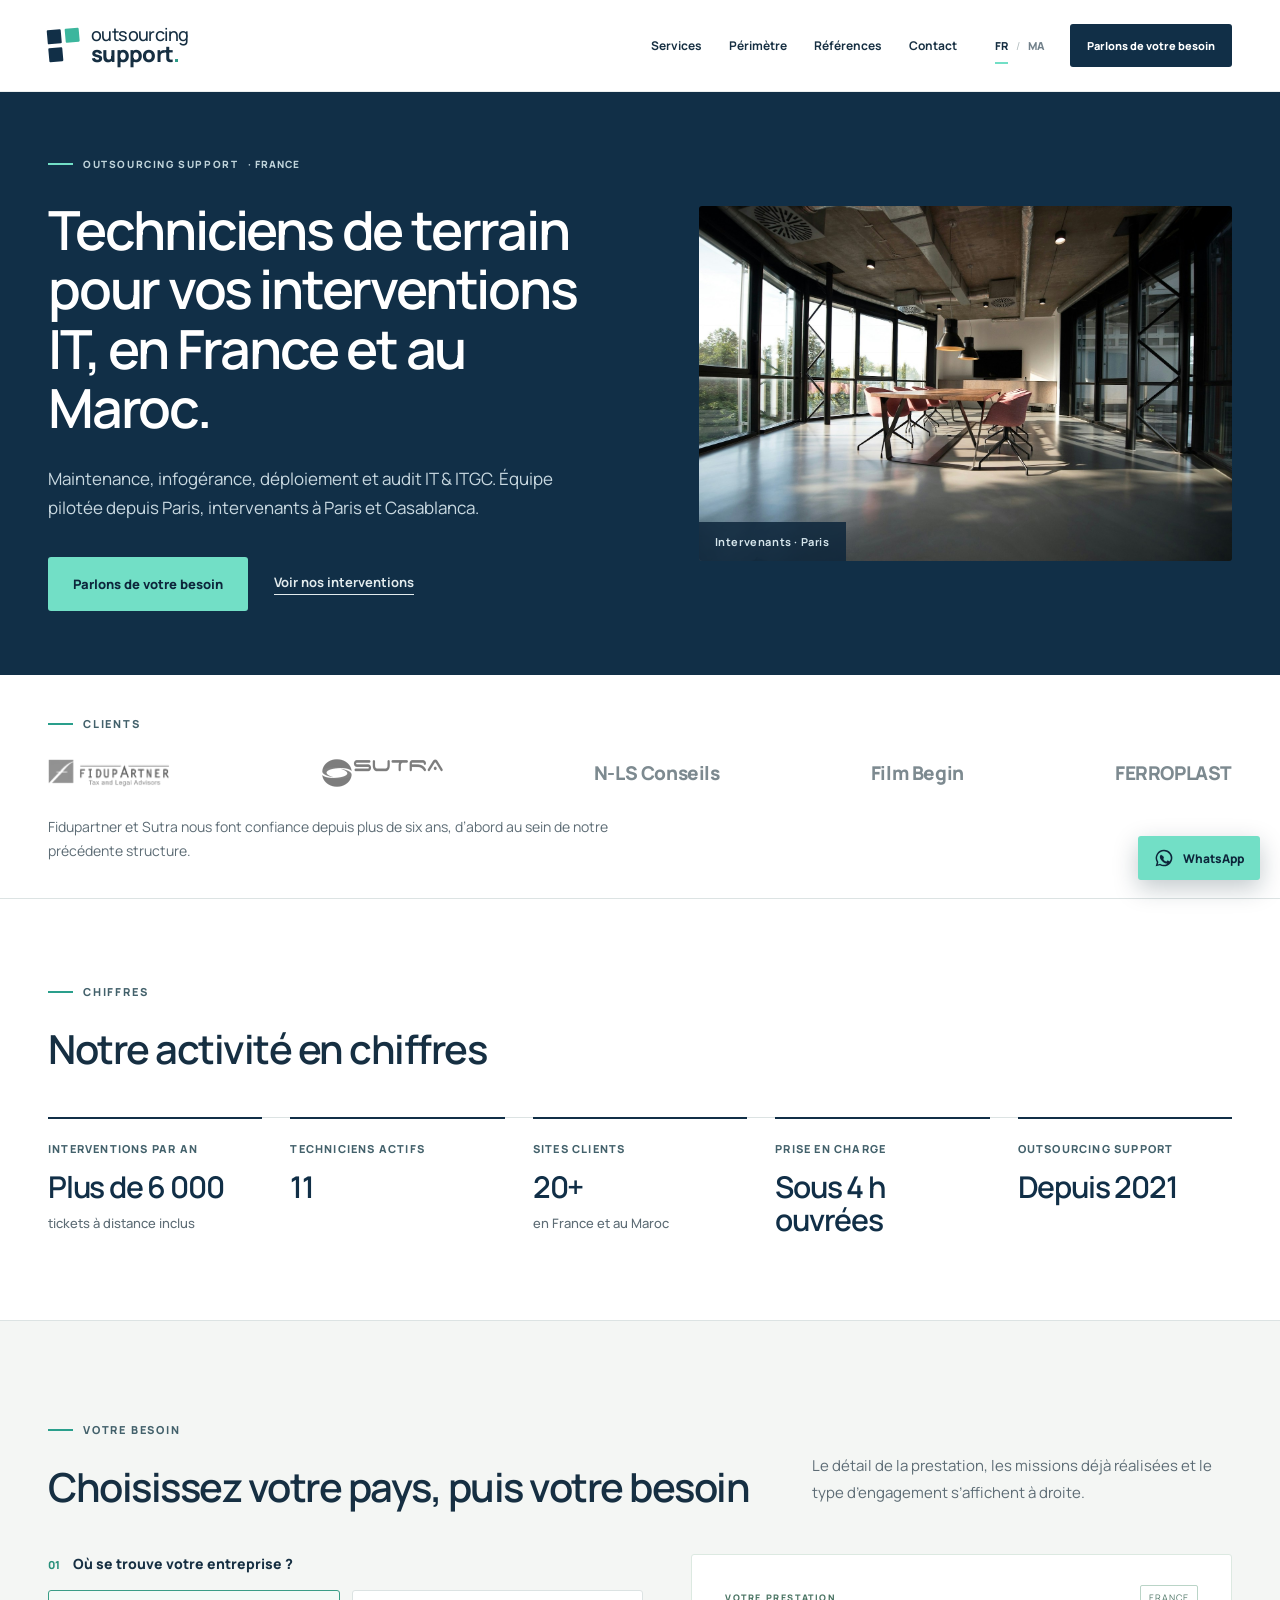
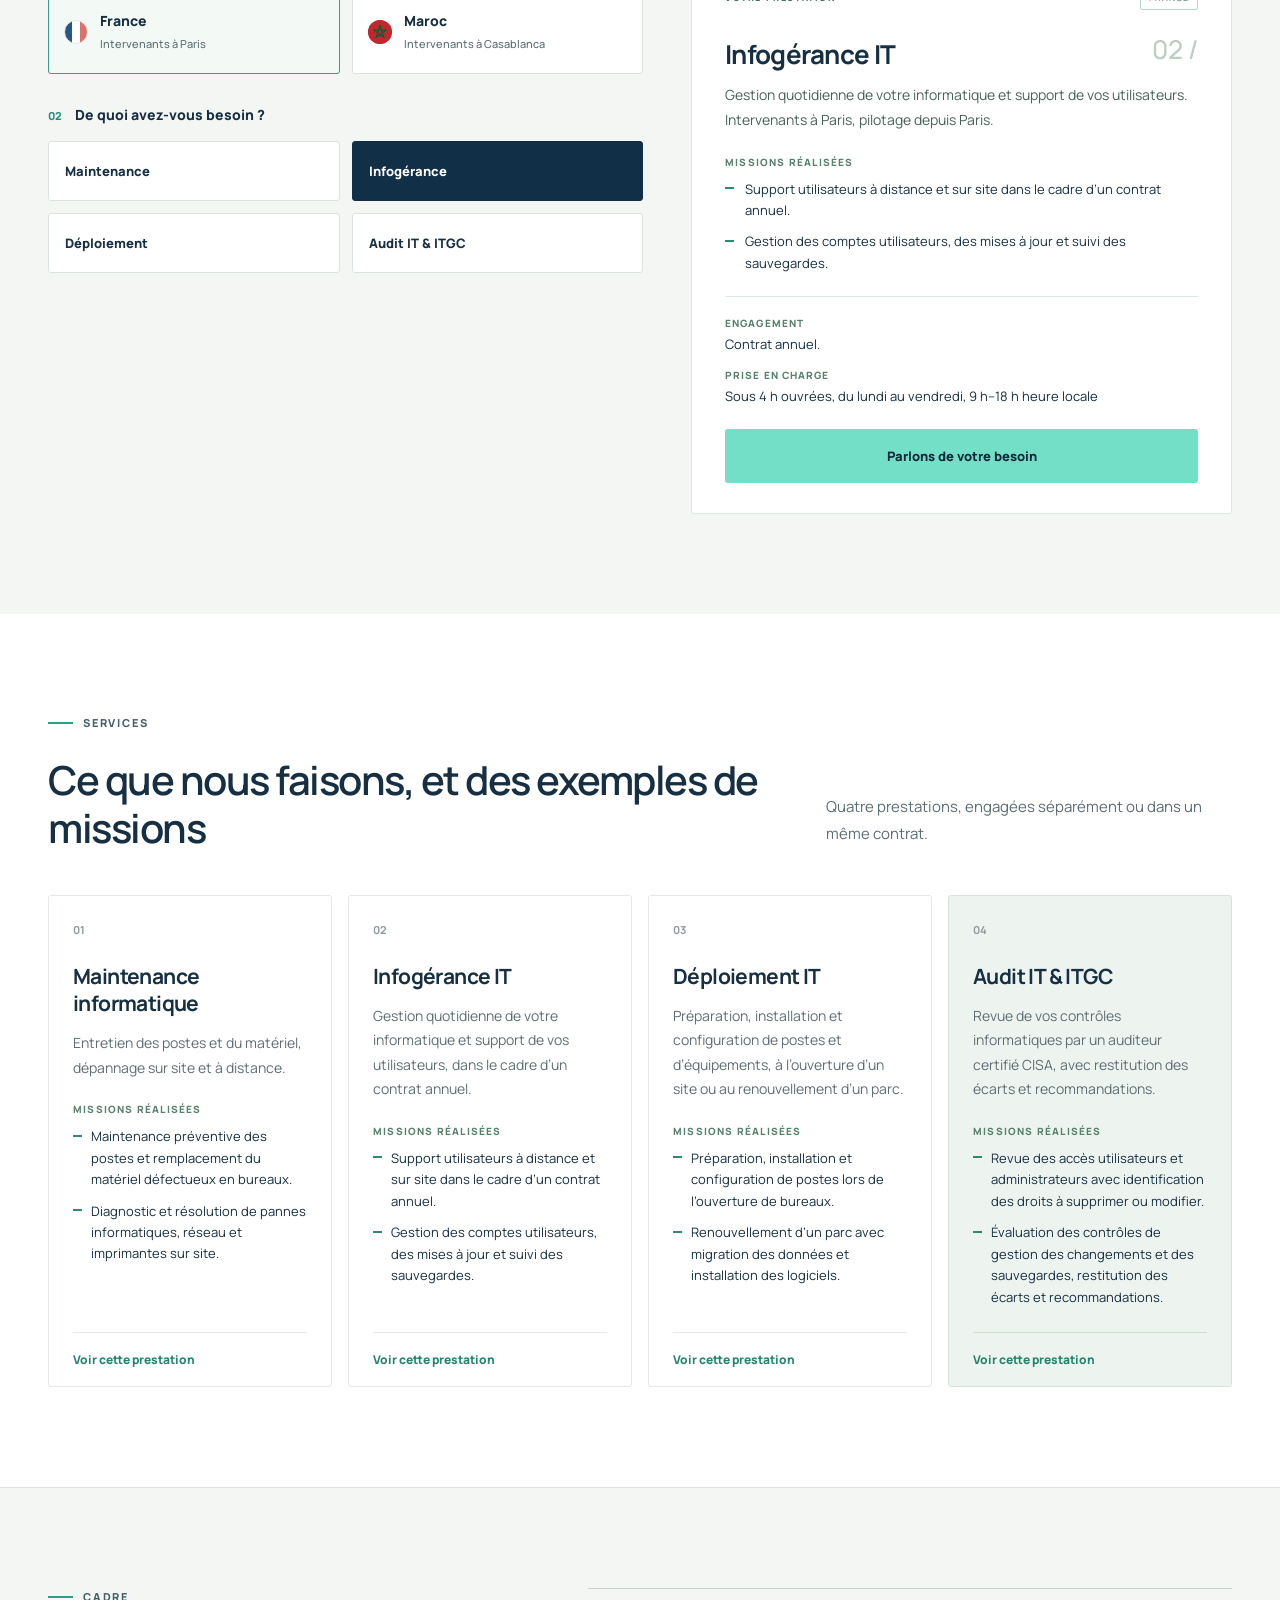
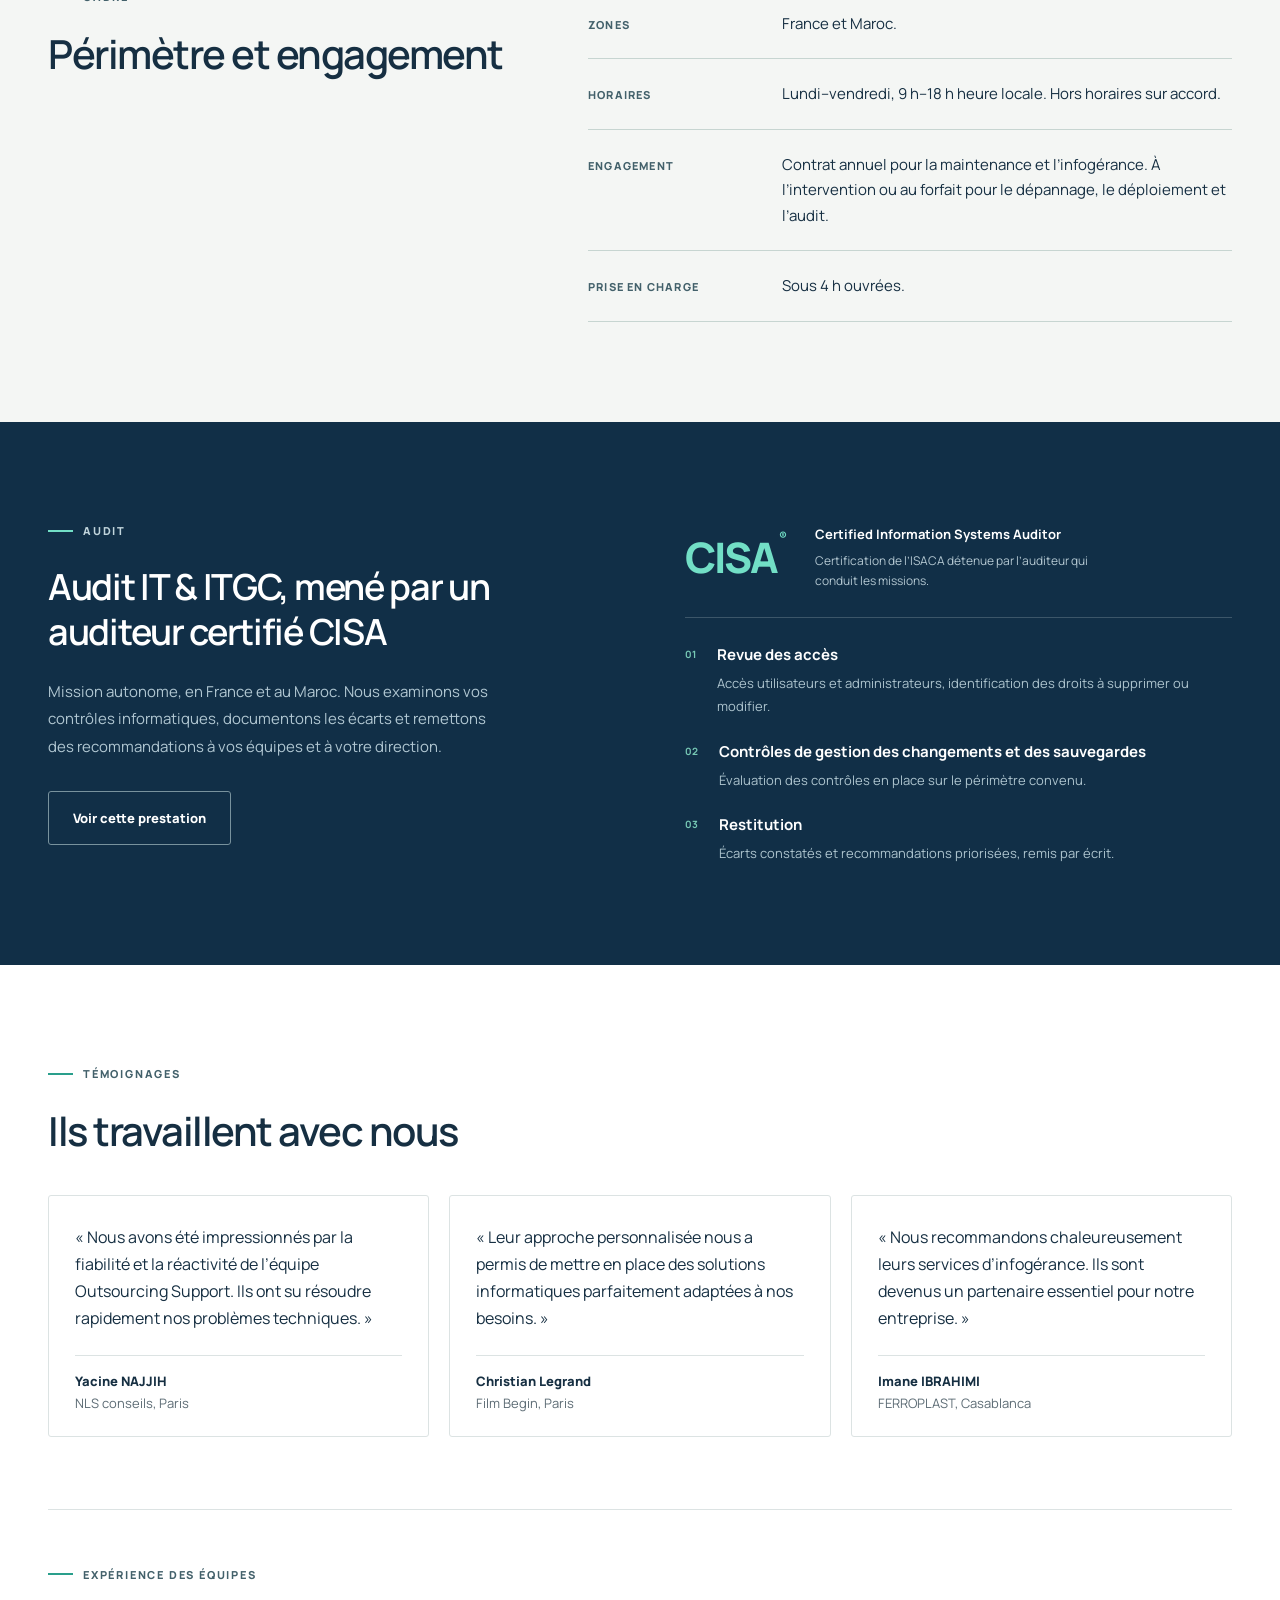
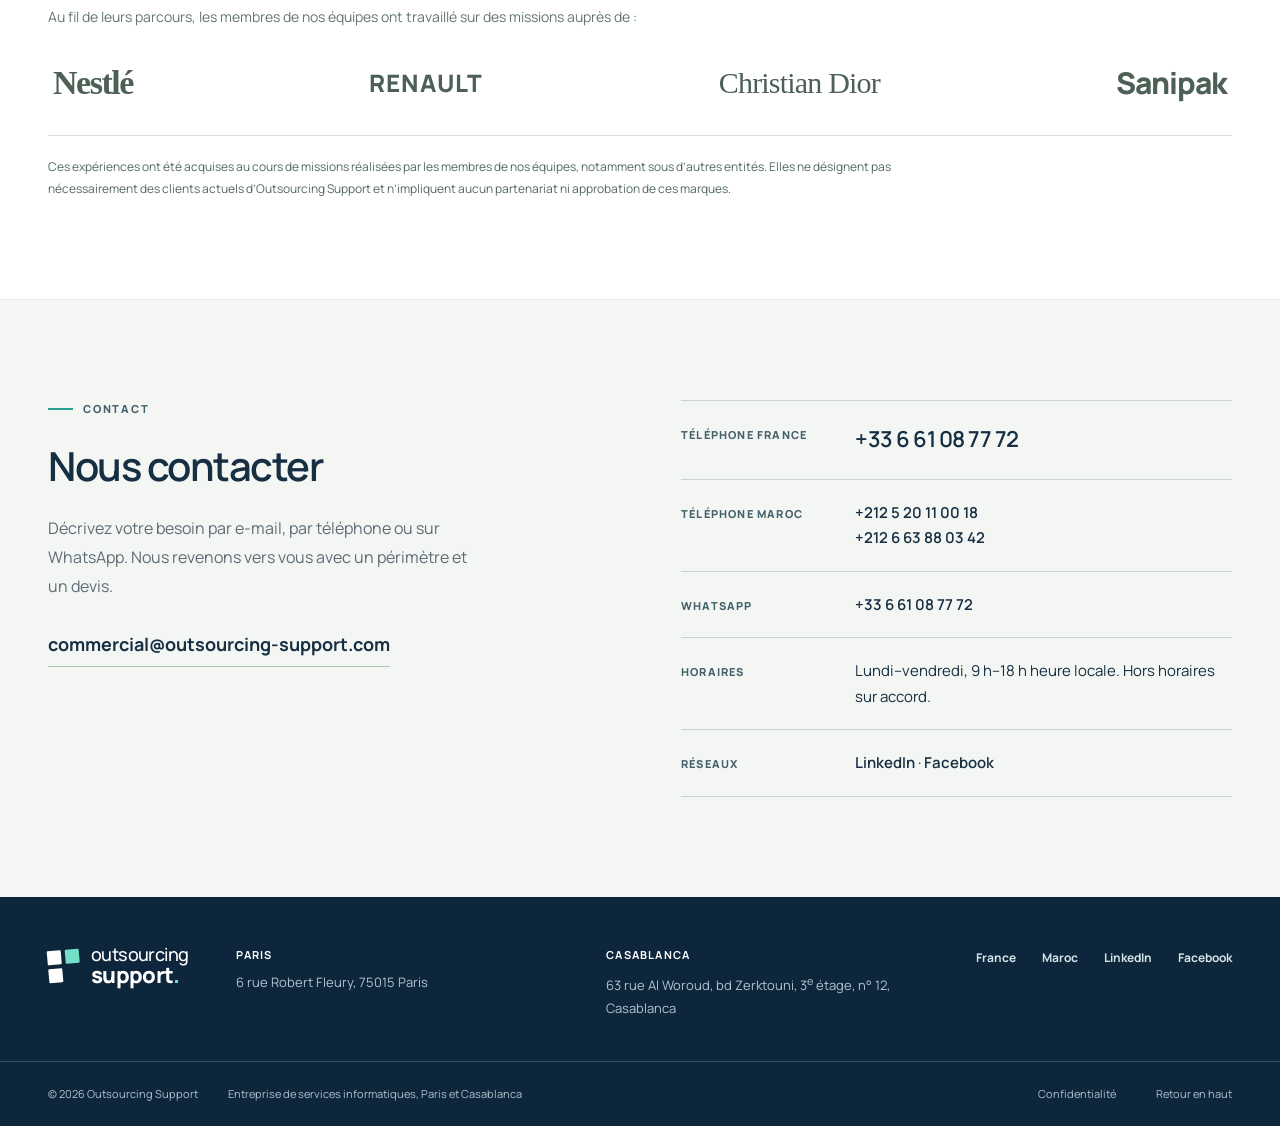
==== commit ab324c75: "Refonte : accueil orienté preuves (hero, clients, chiffres, services, périmètre, audit, témoignages," ====
--- a/index.html
+++ b/index.html
@@ -4,80 +4,183 @@
   <meta charset="utf-8">
   <meta name="viewport" content="width=device-width, initial-scale=1">
   <meta name="theme-color" content="#112f47">
-  <meta name="robots" content="noindex, nofollow">
-  <title>Outsourcing Support — Votre partenaire IT en France et au Maroc</title>
-  <meta name="description" content="Maintenance, infogérance, déploiement IT et audit IT & ITGC. Plus de 10 ans d’expertise, une présence à Paris et Casablanca et un accompagnement adapté à vos besoins.">
+  <link rel="canonical" href="https://outsourcing-support.com/">
+  <meta property="og:url" content="https://outsourcing-support.com/">
+  <meta property="og:type" content="website">
+  <title>Outsourcing Support — Techniciens de terrain pour vos interventions IT, en France et au Maroc</title>
+  <meta name="description" content="Maintenance, infogérance, déploiement et audit IT & ITGC. Équipe pilotée depuis Paris, intervenants à Paris et Casablanca. Plus de 6 000 interventions par an, 11 techniciens, prise en charge sous 4 h ouvrées.">
+  <meta property="og:title" content="Outsourcing Support — Techniciens de terrain pour vos interventions IT">
+  <meta property="og:description" content="Maintenance, infogérance, déploiement et audit IT & ITGC, en France et au Maroc. Équipe pilotée depuis Paris, intervenants à Paris et Casablanca.">
+  <meta property="og:image" content="https://outsourcing-support.com/assets/office.jpg">
   <link rel="icon" type="image/svg+xml" href="/assets/favicon.svg">
   <link rel="stylesheet" href="/assets/style.css">
   <script src="/assets/app.js" defer></script>
+  <script type="application/ld+json">
+  {
+    "@context": "https://schema.org",
+    "@type": "LocalBusiness",
+    "name": "Outsourcing Support",
+    "url": "https://outsourcing-support.com/",
+    "email": "commercial@outsourcing-support.com",
+    "telephone": "+33661087772",
+    "foundingDate": "2021",
+    "description": "Entreprise de services informatiques : maintenance, infogérance, déploiement et audit IT & ITGC. Équipe pilotée depuis Paris, techniciens de terrain en France et au Maroc.",
+    "areaServed": [
+      {"@type": "Country", "name": "France"},
+      {"@type": "Country", "name": "Maroc"}
+    ],
+    "address": [
+      {"@type": "PostalAddress", "streetAddress": "6 rue Robert Fleury", "postalCode": "75015", "addressLocality": "Paris", "addressCountry": "FR"},
+      {"@type": "PostalAddress", "streetAddress": "63 rue Al Woroud, bd Zerktouni, 3e étage, n° 12", "addressLocality": "Casablanca", "addressCountry": "MA"}
+    ],
+    "contactPoint": [
+      {"@type": "ContactPoint", "telephone": "+33661087772", "contactType": "sales", "areaServed": "FR", "availableLanguage": "fr"},
+      {"@type": "ContactPoint", "telephone": "+212520110018", "contactType": "sales", "areaServed": "MA", "availableLanguage": "fr"}
+    ],
+    "openingHoursSpecification": {"@type": "OpeningHoursSpecification", "dayOfWeek": ["Monday", "Tuesday", "Wednesday", "Thursday", "Friday"], "opens": "09:00", "closes": "18:00"},
+    "sameAs": ["https://ma.linkedin.com/company/outsourcingsupport", "https://www.facebook.com/outsourcing.itsupport/"]
+  }
+  </script>
 </head>
 <body>
 <a class="skip-link" href="#main">Aller au contenu</a>
 <header class="header">
   <div class="container header-inner">
     <a class="brand" href="/" aria-label="Outsourcing Support, accueil"><span class="brand-mark" aria-hidden="true"><i></i><i></i><i></i></span><span>outsourcing<strong>support<span class="brand-dot">.</span></strong></span></a>
-    <nav class="desktop-nav" aria-label="Navigation principale"><a href="#expertises">Nos expertises</a><a href="#approche">Notre approche</a><a href="#references">Références</a></nav>
-    <div class="header-actions"><div class="country-switch" aria-label="Votre pays"><a href="/france/" data-country="fr">FR</a><span aria-hidden="true">/</span><a href="/maroc/" data-country="ma">MA</a></div><a class="button button-dark header-cta" href="#contact">Parlons de votre projet <span aria-hidden="true">↗</span></a><button class="menu-toggle" aria-label="Ouvrir le menu" aria-expanded="false" aria-controls="mobile-menu"><span></span><span></span></button></div>
+    <nav class="desktop-nav" aria-label="Navigation principale"><a href="#services">Services</a><a href="#perimetre">Périmètre</a><a href="#references">Références</a><a href="#contact">Contact</a></nav>
+    <div class="header-actions"><div class="country-switch" aria-label="Votre pays"><a href="/france/" data-country="fr">FR</a><span aria-hidden="true">/</span><a href="/maroc/" data-country="ma">MA</a></div><a class="button button-dark header-cta" href="#contact">Parlons de votre besoin</a><button class="menu-toggle" aria-label="Ouvrir le menu" aria-expanded="false" aria-controls="mobile-menu"><span></span><span></span></button></div>
   </div>
-  <nav class="mobile-nav" id="mobile-menu" aria-label="Navigation mobile" hidden><a href="#expertises">Nos expertises</a><a href="#parcours">Trouver mon accompagnement</a><a href="#approche">Notre approche</a><a href="#references">Références</a><a href="#contact">Parlons de votre projet ↗</a></nav>
+  <nav class="mobile-nav" id="mobile-menu" aria-label="Navigation mobile" hidden><a href="#services">Services</a><a href="#parcours">Choisir mon besoin</a><a href="#perimetre">Périmètre et engagement</a><a href="#references">Références</a><a href="#contact">Contact</a></nav>
 </header>
 <main id="main">
   <section class="hero" aria-labelledby="hero-title">
     <div class="container hero-grid">
       <div class="hero-copy">
-        <div class="eyebrow light"><span class="little-line"></span> VOTRE PARTENAIRE IT <span class="hero-location" data-text="countryUpper">· FRANCE</span></div>
-        <h1 id="hero-title">Votre IT avance.<br>Votre activité<br><em>aussi.</em></h1>
-        <p class="hero-description" data-text="heroDescription">Maintenance, infogérance, déploiement et audit IT : un partenaire qui prend soin de votre informatique, pour vous laisser avancer sur l’essentiel.</p>
-        <div class="hero-buttons"><a class="button button-mint" href="#parcours">Trouver mon accompagnement <span aria-hidden="true">↗</span></a><a class="text-link light-link" href="#expertises">Découvrir nos expertises <span aria-hidden="true">↓</span></a></div>
-        <div class="hero-proof"><span><strong>10+</strong> ans d’expertise</span><span class="proof-separator"></span><span>Paris <span class="mint">↔</span> Casablanca<br><small>Deux implantations. Une même exigence.</small></span></div>
+        <div class="eyebrow light"><span class="little-line"></span> OUTSOURCING SUPPORT <span class="hero-location" data-text="countryUpper">· FRANCE</span></div>
+        <h1 id="hero-title">Techniciens de terrain pour vos interventions IT, en France et au Maroc.</h1>
+        <p class="hero-description">Maintenance, infogérance, déploiement et audit IT &amp; ITGC. Équipe pilotée depuis Paris, intervenants à Paris et Casablanca.</p>
+        <div class="hero-buttons"><a class="button button-mint" href="#contact">Parlons de votre besoin</a><a class="text-link light-link" href="#services">Voir nos interventions</a></div>
       </div>
       <div class="hero-visual">
-        <img src="/assets/office.jpg" alt="Espace de travail lumineux, ouvert sur l’extérieur" width="1600" height="1067" fetchpriority="high">
-        <div class="visual-shade"></div><span class="visual-corner" aria-hidden="true">+</span>
-        <div class="photo-note"><span class="small-label">VOTRE QUOTIDIEN, SIMPLEMENT.</span><p>L’informatique au service<br>de ceux qui l’utilisent.</p><span class="photo-note-line"></span><div>Des équipes disponibles.<br>Des solutions qui ont du sens.</div></div>
-        <div class="location-card"><span class="location-dot"></span><span data-text="visualOffice">France / Paris</span><span class="location-card-arrow" aria-hidden="true">↗</span></div>
+        <img src="/assets/office.jpg" alt="Espace de travail d’un client, photo provisoire" width="1600" height="1067" fetchpriority="high">
+        <div class="hero-caption"><span data-text="visualOffice">Intervenants · Paris</span></div>
       </div>
     </div>
-    <div class="hero-bottom"><div class="container"><span>MAINTENIR</span><span class="bottom-cross">+</span><span>ACCOMPAGNER</span><span class="bottom-cross">+</span><span>DÉPLOYER</span><span class="bottom-cross">+</span><span>AUDITER</span><span class="hero-bottom-last">L’IT, avec méthode.</span></div></div>
+  </section>
+
+  <section class="clients" aria-labelledby="clients-title">
+    <div class="container">
+      <h2 id="clients-title" class="eyebrow clients-eyebrow"><span class="little-line"></span> CLIENTS</h2>
+      <ul class="client-band">
+        <li><a href="https://www.fidupartner.com/" target="_blank" rel="noopener noreferrer"><img src="/assets/clients/fidupartner.png" alt="Fidupartner" width="249" height="57" loading="lazy"></a></li>
+        <li><a href="https://sutra.ma/" target="_blank" rel="noopener noreferrer"><img src="/assets/clients/sutra.png" alt="Sutra" width="242" height="56" loading="lazy"></a></li>
+        <li><a href="https://nlsconseils.fr/" target="_blank" rel="noopener noreferrer"><span class="client-name">N-LS Conseils</span></a></li>
+        <li><span class="client-name">Film Begin</span></li>
+        <li><a href="https://www.ferroplastmaroc.com/" target="_blank" rel="noopener noreferrer"><span class="client-name">FERROPLAST</span></a></li>
+      </ul>
+      <p class="clients-note">Fidupartner et Sutra nous font confiance depuis plus de six ans, d’abord au sein de notre précédente structure.</p>
+    </div>
+  </section>
+
+  <section class="figures section" aria-labelledby="figures-title">
+    <div class="container">
+      <div class="eyebrow"><span class="little-line"></span> CHIFFRES</div>
+      <h2 id="figures-title">Notre activité en chiffres</h2>
+      <dl class="figure-row">
+        <div><dt>Interventions par an</dt><dd>Plus de 6 000<small>tickets à distance inclus</small></dd></div>
+        <div><dt>Techniciens actifs</dt><dd>11</dd></div>
+        <div><dt>Sites clients</dt><dd>20+<small>en France et au Maroc</small></dd></div>
+        <div><dt>Prise en charge</dt><dd>Sous 4 h ouvrées</dd></div>
+        <div><dt>Outsourcing Support</dt><dd>Depuis 2021</dd></div>
+      </dl>
+    </div>
   </section>
 
   <section class="routing section" id="parcours" aria-labelledby="routing-title">
     <div class="container">
-      <div class="section-intro routing-intro"><div><div class="eyebrow"><span class="little-line"></span> LE BON POINT DE DÉPART</div><h2 id="routing-title">Votre contexte.<br><span class="muted-title">Notre accompagnement.</span></h2></div><p>Un besoin ponctuel ou un partenaire au quotidien ?<br>En deux choix, découvrez une réponse adaptée.</p></div>
+      <div class="section-intro"><div><div class="eyebrow"><span class="little-line"></span> VOTRE BESOIN</div><h2 id="routing-title">Choisissez votre pays, puis votre besoin</h2></div><p>Le détail de la prestation, les missions déjà réalisées et le type d’engagement s’affichent à droite.</p></div>
       <div class="route-builder">
         <div class="route-choices">
-          <fieldset class="country-fieldset"><legend><span class="step-number">01</span> Où se trouve votre entreprise ?</legend><div class="country-options"><button type="button" data-country="fr" aria-pressed="true"><span class="country-symbol france-symbol" aria-hidden="true"></span><span>France<small>Paris · Accompagnement à distance</small></span><span class="option-check" aria-hidden="true">✓</span></button><button type="button" data-country="ma" aria-pressed="false"><span class="country-symbol morocco-symbol" aria-hidden="true"><svg viewBox="0 0 30 30" width="24" height="24" aria-hidden="true"><circle cx="15" cy="15" r="15" fill="#c1272d"/><path d="M15 6.5 20 22 7 12.5H23L10 22Z" fill="none" stroke="#006233" stroke-width="1.5" stroke-linejoin="round"/></svg></span><span>Maroc<small>Casablanca · Proximité terrain</small></span><span class="option-check" aria-hidden="true">✓</span></button></div></fieldset>
-          <fieldset><legend><span class="step-number">02</span> De quoi avez-vous besoin ?</legend><div class="need-options"><button type="button" data-need="maintenance" aria-pressed="false"><span class="need-icon" aria-hidden="true">↻</span> Maintenir mon parc<span class="option-check" aria-hidden="true">✓</span></button><button type="button" data-need="infogerance" aria-pressed="true"><span class="need-icon" aria-hidden="true">◎</span> Déléguer mon IT<span class="option-check" aria-hidden="true">✓</span></button><button type="button" data-need="deploiement" aria-pressed="false"><span class="need-icon" aria-hidden="true">↗</span> Équiper ou déployer<span class="option-check" aria-hidden="true">✓</span></button><button type="button" data-need="audit" aria-pressed="false"><span class="need-icon" aria-hidden="true">≡</span> Auditer mes contrôles IT<span class="option-check" aria-hidden="true">✓</span></button></div></fieldset>
+          <fieldset class="country-fieldset"><legend><span class="step-number">01</span> Où se trouve votre entreprise ?</legend><div class="country-options"><button type="button" data-country="fr" aria-pressed="true"><span class="country-symbol france-symbol" aria-hidden="true"></span><span>France<small>Intervenants à Paris</small></span></button><button type="button" data-country="ma" aria-pressed="false"><span class="country-symbol morocco-symbol" aria-hidden="true"><svg viewBox="0 0 30 30" width="24" height="24" aria-hidden="true"><circle cx="15" cy="15" r="15" fill="#c1272d"/><path d="M15 6.5 20 22 7 12.5H23L10 22Z" fill="none" stroke="#006233" stroke-width="1.5" stroke-linejoin="round"/></svg></span><span>Maroc<small>Intervenants à Casablanca</small></span></button></div></fieldset>
+          <fieldset><legend><span class="step-number">02</span> De quoi avez-vous besoin ?</legend><div class="need-options"><button type="button" data-need="maintenance" aria-pressed="false">Maintenance</button><button type="button" data-need="infogerance" aria-pressed="true">Infogérance</button><button type="button" data-need="deploiement" aria-pressed="false">Déploiement</button><button type="button" data-need="audit" aria-pressed="false">Audit IT &amp; ITGC</button></div></fieldset>
         </div>
-        <div class="route-result" role="region" aria-label="Votre accompagnement recommandé" aria-live="polite" aria-atomic="true"><div class="result-top"><span class="small-label">VOTRE PARCOURS</span><span class="result-country" id="result-country">FRANCE</span></div><span class="result-index" aria-hidden="true">02 /</span><h3 id="result-title">Votre service IT, au quotidien.</h3><p id="result-description"></p><ul class="check-list" id="result-list"></ul><div class="result-next"><span>PREMIÈRE ÉTAPE</span><p id="result-next"></p></div><a class="button button-mint result-cta" href="#contact" id="result-cta">Parlons de votre infogérance <span aria-hidden="true">↗</span></a><p class="result-footnote" id="result-footnote">Un périmètre et des engagements définis ensemble.</p></div>
+        <div class="route-result" role="region" aria-label="Prestation correspondant à votre choix" aria-live="polite" aria-atomic="true"><div class="result-top"><span class="small-label">VOTRE PRESTATION</span><span class="result-country" id="result-country">FRANCE</span></div><span class="result-index" aria-hidden="true">02 /</span><h3 id="result-title">Infogérance IT</h3><p id="result-description"></p><span class="result-label">Missions réalisées</span><ul class="check-list" id="result-list"></ul><dl class="result-terms"><div><dt>Engagement</dt><dd id="result-engagement"></dd></div><div><dt>Prise en charge</dt><dd>Sous 4 h ouvrées, du lundi au vendredi, 9 h–18 h heure locale</dd></div></dl><a class="button button-mint result-cta" href="#contact">Parlons de votre besoin</a></div>
       </div>
     </div>
   </section>
 
-  <section class="services section" id="expertises" aria-labelledby="services-title">
+  <section class="services section" id="services" aria-labelledby="services-title">
     <div class="container">
-      <div class="section-intro"><div><div class="eyebrow"><span class="little-line"></span> NOS EXPERTISES</div><h2 id="services-title">L’essentiel de votre IT.<br><span class="muted-title">Entre de bonnes mains.</span></h2></div><p>Du poste de travail à l’infrastructure,<br>un accompagnement concret et lisible.</p></div>
+      <div class="section-intro"><div><div class="eyebrow"><span class="little-line"></span> SERVICES</div><h2 id="services-title">Ce que nous faisons, et des exemples de missions</h2></div><p>Quatre prestations, engagées séparément ou dans un même contrat.</p></div>
       <div class="service-grid">
-        <article class="service-card"><div class="service-top"><span class="service-no">01</span><svg viewBox="0 0 48 48" aria-hidden="true"><rect x="7" y="9" width="34" height="25" rx="2"/><path d="M17 41h14M24 34v7M14 17h8M14 23h15"/></svg></div><h3>Maintenance <br>informatique</h3><p data-service="maintenance">Des équipements suivis, des incidents traités et des utilisateurs accompagnés à distance.</p><div class="service-tags">Prévention · Assistance · Résolution</div><button class="service-link" data-select-need="maintenance">Maintenir mon parc <span aria-hidden="true">↗</span></button></article>
-        <article class="service-card"><div class="service-top"><span class="service-no">02</span><svg viewBox="0 0 48 48" aria-hidden="true"><circle cx="24" cy="24" r="8"/><path d="M24 3v7M24 38v7M3 24h7M38 24h7M9 9l5 5M34 34l5 5M9 39l5-5M34 14l5-5"/></svg></div><h3>Infogérance <br>IT</h3><p data-service="infogerance">La gestion de votre environnement informatique, avec un suivi régulier et un interlocuteur identifié.</p><div class="service-tags">Pilotage · Infrastructure · Support</div><button class="service-link" data-select-need="infogerance">Déléguer mon IT <span aria-hidden="true">↗</span></button></article>
-        <article class="service-card"><div class="service-top"><span class="service-no">03</span><svg viewBox="0 0 48 48" aria-hidden="true"><rect x="5" y="5" width="13" height="13" rx="1"/><rect x="30" y="30" width="13" height="13" rx="1"/><path d="M18 11h18v12M30 17l6 6 6-6M11 18v18h12M17 30l6 6-6 6"/></svg></div><h3>Déploiement <br>& infrastructure</h3><p data-service="deploiement">Préparer vos postes, faire évoluer votre réseau et organiser vos changements sans improvisation.</p><div class="service-tags">Postes · Réseaux · Migration</div><button class="service-link" data-select-need="deploiement">Préparer mon déploiement <span aria-hidden="true">↗</span></button></article>
-        <article class="service-card audit-card"><div class="service-top"><span class="service-no">04</span><span class="cisa-mini">CISA</span></div><h3>Audit informatique <br>IT & ITGC</h3><p>Un regard indépendant sur vos risques et vos contrôles IT, avec des constats étayés et des priorités claires.</p><div class="service-tags">Accès · Changements · Exploitation</div><button class="service-link" data-select-need="audit">Cadrer mon audit <span aria-hidden="true">↗</span></button></article>
+        <article class="service-card"><span class="service-no">01</span><h3>Maintenance informatique</h3><p>Entretien des postes et du matériel, dépannage sur site et à distance.</p><span class="service-label">Missions réalisées</span><ul><li>Maintenance préventive des postes et remplacement du matériel défectueux en bureaux.</li><li>Diagnostic et résolution de pannes informatiques, réseau et imprimantes sur site.</li></ul><button class="service-link" data-select-need="maintenance">Voir cette prestation</button></article>
+        <article class="service-card"><span class="service-no">02</span><h3>Infogérance IT</h3><p>Gestion quotidienne de votre informatique et support de vos utilisateurs, dans le cadre d’un contrat annuel.</p><span class="service-label">Missions réalisées</span><ul><li>Support utilisateurs à distance et sur site dans le cadre d’un contrat annuel.</li><li>Gestion des comptes utilisateurs, des mises à jour et suivi des sauvegardes.</li></ul><button class="service-link" data-select-need="infogerance">Voir cette prestation</button></article>
+        <article class="service-card"><span class="service-no">03</span><h3>Déploiement IT</h3><p>Préparation, installation et configuration de postes et d’équipements, à l’ouverture d’un site ou au renouvellement d’un parc.</p><span class="service-label">Missions réalisées</span><ul><li>Préparation, installation et configuration de postes lors de l’ouverture de bureaux.</li><li>Renouvellement d’un parc avec migration des données et installation des logiciels.</li></ul><button class="service-link" data-select-need="deploiement">Voir cette prestation</button></article>
+        <article class="service-card audit-card"><span class="service-no">04</span><h3>Audit IT &amp; ITGC</h3><p>Revue de vos contrôles informatiques par un auditeur certifié CISA, avec restitution des écarts et recommandations.</p><span class="service-label">Missions réalisées</span><ul><li>Revue des accès utilisateurs et administrateurs avec identification des droits à supprimer ou modifier.</li><li>Évaluation des contrôles de gestion des changements et des sauvegardes, restitution des écarts et recommandations.</li></ul><button class="service-link" data-select-need="audit">Voir cette prestation</button></article>
       </div>
-      <div class="service-note"><span class="note-plus" aria-hidden="true">+</span><p>Un besoin précis ? Chaque mission peut être engagée séparément, selon votre organisation.</p><a href="#contact">Échangeons <span aria-hidden="true">↗</span></a></div>
     </div>
   </section>
 
-  <section class="audit-section section" aria-labelledby="audit-title"><div class="container audit-grid"><div class="audit-left"><div class="eyebrow light"><span class="little-line"></span> UNE OFFRE À PART ENTIÈRE</div><h2 id="audit-title">Mieux voir vos risques.<br><em>Mieux décider.</em></h2><p>Une mission autonome pour évaluer vos risques informatiques, apprécier vos contrôles et disposer de recommandations adaptées à vos enjeux.</p><button class="button button-outline" data-select-need="audit">Discuter de mon audit IT <span aria-hidden="true">↗</span></button></div><div class="audit-right"><div class="cisa-block"><span class="cisa-large">CISA<span>®</span></span><div><strong>Une expertise certifiée</strong><p>Certification Certified Information Systems Auditor, au service de vos audits IT et ITGC.</p></div></div><div class="audit-row"><span>01</span><div><h3>Des contrôles examinés</h3><p>Gestion des accès, changements et opérations informatiques, selon le périmètre convenu.</p></div></div><div class="audit-row"><span>02</span><div><h3>Des constats documentés</h3><p>Entretiens, analyse des preuves et tests ciblés pour objectiver les points de maîtrise et les écarts.</p></div></div><div class="audit-row"><span>03</span><div><h3>Un plan d’action exploitable</h3><p>Des recommandations priorisées et une restitution claire pour les équipes et la direction.</p></div></div></div></div></section>
+  <section class="scope section" id="perimetre" aria-labelledby="scope-title">
+    <div class="container scope-grid">
+      <div><div class="eyebrow"><span class="little-line"></span> CADRE</div><h2 id="scope-title">Périmètre et engagement</h2></div>
+      <dl class="scope-list">
+        <div><dt>Zones</dt><dd>France et Maroc.</dd></div>
+        <div><dt>Horaires</dt><dd>Lundi–vendredi, 9 h–18 h heure locale. Hors horaires sur accord.</dd></div>
+        <div><dt>Engagement</dt><dd>Contrat annuel pour la maintenance et l’infogérance. À l’intervention ou au forfait pour le dépannage, le déploiement et l’audit.</dd></div>
+        <div><dt>Prise en charge</dt><dd>Sous 4 h ouvrées.</dd></div>
+      </dl>
+    </div>
+  </section>
 
-  <section class="approach section" id="approche" aria-labelledby="approach-title"><div class="container approach-grid"><div class="approach-left"><div class="eyebrow"><span class="little-line"></span> NOTRE APPROCHE</div><h2 id="approach-title">Une relation simple.<br><span class="muted-title">Un cadre clair.</span></h2><p>Basée à Paris et Casablanca, Outsourcing Support réunit plus de 10 ans d’expertise pour accompagner votre entreprise avec pragmatisme.</p><div class="two-cities"><div><span class="city-coordinate">48.8566° N</span><strong>Paris<span>↗</span></strong><p>Votre point de contact en France.</p></div><div><span class="city-coordinate">33.5731° N</span><strong>Casablanca<span>↗</span></strong><p>Votre ancrage terrain au Maroc.</p></div></div></div><ol class="approach-steps"><li><span>01</span><div><h3>Comprendre avant de proposer.</h3><p>Votre parc, vos utilisateurs, vos contraintes : nous partons de votre réalité.</p></div></li><li><span>02</span><div><h3>Définir le bon périmètre.</h3><p>Prestations, modalités d’intervention et engagements sont précisés avant de commencer.</p></div></li><li><span>03</span><div><h3>Agir, puis rendre compte.</h3><p>Des actions suivies, des points réguliers et une visibilité sur ce qui a été réalisé.</p></div></li></ol></div></section>
+  <section class="audit-section section" aria-labelledby="audit-title"><div class="container audit-grid"><div class="audit-left"><div class="eyebrow light"><span class="little-line"></span> AUDIT</div><h2 id="audit-title">Audit IT &amp; ITGC, mené par un auditeur certifié CISA</h2><p>Mission autonome, en France et au Maroc. Nous examinons vos contrôles informatiques, documentons les écarts et remettons des recommandations à vos équipes et à votre direction.</p><button class="button button-outline" data-select-need="audit">Voir cette prestation</button></div><div class="audit-right"><div class="cisa-block"><span class="cisa-large">CISA<span>®</span></span><div><strong>Certified Information Systems Auditor</strong><p>Certification de l’ISACA détenue par l’auditeur qui conduit les missions.</p></div></div><div class="audit-row"><span>01</span><div><h3>Revue des accès</h3><p>Accès utilisateurs et administrateurs, identification des droits à supprimer ou modifier.</p></div></div><div class="audit-row"><span>02</span><div><h3>Contrôles de gestion des changements et des sauvegardes</h3><p>Évaluation des contrôles en place sur le périmètre convenu.</p></div></div><div class="audit-row"><span>03</span><div><h3>Restitution</h3><p>Écarts constatés et recommandations priorisées, remis par écrit.</p></div></div></div></div></section>
 
-  <section class="references" id="references" aria-labelledby="references-title"><div class="container"><div class="direct-clients"><div class="eyebrow"><span class="little-line"></span> NOS CLIENTS</div><h2>Fidupartner et Sutra</h2><p>Nous accompagnons ces deux clients depuis plus de six ans. Tous deux sont pleinement satisfaits de notre accompagnement.</p></div><div class="references-heading"><div class="eyebrow"><span class="little-line"></span> EXPÉRIENCE DES ÉQUIPES</div><h2 id="references-title">Des environnements exigeants.<br>Une expérience qui compte.</h2></div><p class="references-description">Au fil de leurs parcours, nos équipes ont travaillé sur des missions auprès de :</p><div class="reference-names" aria-label="Nestlé, Renault, Christian Dior, Sanipak"><span class="reference-nestle">Nestlé</span><span class="reference-renault">RENAULT</span><span class="reference-dior">Christian Dior</span><span class="reference-sanipak">Sanipak</span></div><p class="reference-disclaimer">Ces expériences ont été acquises au cours de missions réalisées par les membres de nos équipes, notamment sous d’autres entités. Elles ne désignent pas nécessairement des clients actuels d’Outsourcing Support et n’impliquent aucun partenariat ni approbation de ces marques.</p></div></section>
+  <section class="references section" id="references" aria-labelledby="testimonials-title">
+    <div class="container">
+      <div class="eyebrow"><span class="little-line"></span> TÉMOIGNAGES</div>
+      <h2 id="testimonials-title">Ils travaillent avec nous</h2>
+      <div class="testimonial-grid">
+        <figure class="testimonial"><blockquote><p>Nous avons été impressionnés par la fiabilité et la réactivité de l’équipe Outsourcing Support. Ils ont su résoudre rapidement nos problèmes techniques.</p></blockquote><figcaption><strong>Yacine NAJJIH</strong><span>NLS conseils, Paris</span></figcaption></figure>
+        <figure class="testimonial"><blockquote><p>Leur approche personnalisée nous a permis de mettre en place des solutions informatiques parfaitement adaptées à nos besoins.</p></blockquote><figcaption><strong>Christian Legrand</strong><span>Film Begin, Paris</span></figcaption></figure>
+        <figure class="testimonial"><blockquote><p>Nous recommandons chaleureusement leurs services d’infogérance. Ils sont devenus un partenaire essentiel pour notre entreprise.</p></blockquote><figcaption><strong>Imane IBRAHIMI</strong><span>FERROPLAST, Casablanca</span></figcaption></figure>
+      </div>
+      <div class="team-experience">
+        <div class="eyebrow"><span class="little-line"></span> EXPÉRIENCE DES ÉQUIPES</div>
+        <p class="references-description">Au fil de leurs parcours, les membres de nos équipes ont travaillé sur des missions auprès de :</p>
+        <div class="reference-names" aria-label="Nestlé, Renault, Christian Dior, Sanipak"><span class="reference-nestle">Nestlé</span><span class="reference-renault">RENAULT</span><span class="reference-dior">Christian Dior</span><span class="reference-sanipak">Sanipak</span></div>
+        <p class="reference-disclaimer">Ces expériences ont été acquises au cours de missions réalisées par les membres de nos équipes, notamment sous d’autres entités. Elles ne désignent pas nécessairement des clients actuels d’Outsourcing Support et n’impliquent aucun partenariat ni approbation de ces marques.</p>
+      </div>
+    </div>
+  </section>
 
-  <section class="faq section" aria-labelledby="faq-title"><div class="container faq-grid"><div><div class="eyebrow"><span class="little-line"></span> EN TOUTE CLARTÉ</div><h2 id="faq-title">Quelques réponses<br><span class="muted-title">avant d’échanger.</span></h2></div><div class="faq-list"><details><summary>Intervenez-vous en France et au Maroc ?<span aria-hidden="true">+</span></summary><p>Oui. Nos implantations à Paris et Casablanca nous permettent d’accompagner les entreprises des deux pays. En France, l’accompagnement à distance est au cœur de notre fonctionnement. Au Maroc, les interventions à distance et sur site sont organisées selon votre localisation et le périmètre convenu.</p></details><details><summary>Puis-je vous confier une seule intervention ?<span aria-hidden="true">+</span></summary><p>Oui. Maintenance ponctuelle, déploiement ou audit informatique peuvent faire l’objet d’une mission dédiée. L’infogérance répond à un besoin d’accompagnement régulier. Nous précisons ensemble le format adapté.</p></details><details><summary>Que couvre l’audit IT et ITGC ?<span aria-hidden="true">+</span></summary><p>L’audit porte sur les risques et les contrôles informatiques du périmètre défini : gestion des accès, changements et exploitation notamment. Il comprend une collecte de preuves, des tests ciblés et une restitution avec recommandations. L’expertise CISA soutient cette démarche.</p></details><details><summary>Comment sont définis les tarifs et les délais ?<span aria-hidden="true">+</span></summary><p>Nous cadrons d’abord le nombre de postes ou de sites, les systèmes concernés, les modalités d’intervention et vos échéances. Vous recevez ensuite une proposition adaptée, avec un périmètre et des engagements explicites.</p></details></div></div></section>
-
-  <section class="contact section" id="contact" aria-labelledby="contact-title"><div class="container contact-grid"><div class="contact-copy"><div class="eyebrow"><span class="little-line"></span> FAISONS LE PREMIER PAS</div><h2 id="contact-title">Votre prochain sujet IT<br><span class="muted-title">commence ici.</span></h2><p id="contact-context">Parlons de votre environnement informatique en France et de ce que vous souhaitez déléguer.</p><a class="contact-email" href="mailto:commercial@outsourcing-support.com">commercial@outsourcing-support.com <span aria-hidden="true">↗</span></a><div class="contact-local"><span class="contact-office" data-text="contactOffice">Votre contact · France</span><a id="contact-phone" href="tel:+33661087772">+33 6 61 08 77 72</a><span>Paris & Casablanca</span></div><div class="office-details"><p><strong>Paris · France</strong><br>6 rue Robert Fleury, 75015 Paris<br><a href="tel:+33661087772">+33 6 61 08 77 72</a></p><p><strong>Casablanca · Maroc</strong><br>61 rue Al Woroud, boulevard Zerktouni,<br>3e étage, n° 12, Casablanca<br><a href="tel:+212520110018">+212 5 20 11 00 18</a><br><a href="tel:+212663880342">+212 6 63 88 03 42</a></p><nav aria-label="Réseaux sociaux" class="social-links"><a href="https://ma.linkedin.com/company/outsourcingsupport" target="_blank" rel="noopener noreferrer">LinkedIn ↗</a><a href="https://www.facebook.com/outsourcing.itsupport/" target="_blank" rel="noopener noreferrer">Facebook ↗</a></nav></div></div><form id="contact-form" class="contact-form"><div class="form-heading"><span class="small-label">VOTRE DEMANDE</span><span id="form-context-badge">France · Infogérance</span></div><div class="form-row"><label>Votre pays<select name="country" id="form-country"><option value="fr">France</option><option value="ma">Maroc</option></select></label><label>Votre besoin<select name="need" id="form-need"><option value="maintenance">Maintenance informatique</option><option value="infogerance" selected>Infogérance IT</option><option value="deploiement">Déploiement IT</option><option value="audit">Audit IT & ITGC</option></select></label></div><label>Nom et entreprise <span aria-hidden="true">*</span><input name="name" autocomplete="organization" placeholder="Camille, Entreprise" required maxlength="140"></label><div class="form-row"><label>E-mail professionnel <span aria-hidden="true">*</span><input name="email" type="email" autocomplete="email" placeholder="vous@entreprise.com" required maxlength="180"></label><label>Taille du parc<select name="size"><option value="À préciser">À préciser</option><option>1 à 10 postes</option><option>11 à 50 postes</option><option>51 à 200 postes</option><option>Plus de 200 postes</option></select></label></div><label>En quelques mots <span aria-hidden="true">*</span><textarea name="message" placeholder="Votre contexte, votre besoin et l’échéance envisagée…" required rows="3" maxlength="3000"></textarea></label><button class="button button-dark form-submit" type="submit">Préparer ma demande <span aria-hidden="true">↗</span></button><p class="form-note">Relisez votre demande, puis envoyez-la depuis votre messagerie ou copiez son contenu.</p><div class="form-status" id="form-status" role="status" hidden><p>Votre demande est prête. Relisez-la ci-dessous, puis adressez-la à <strong>commercial@outsourcing-support.com</strong>.</p><a class="email-open" id="open-email" href="mailto:commercial@outsourcing-support.com" target="_blank" rel="noopener">Ouvrir ma messagerie ↗</a><button class="copy-button" id="copy-request" type="button">Copier ma demande</button><textarea id="request-fallback" aria-label="Votre demande à copier" readonly hidden></textarea></div></form></div></section>
+  <section class="contact section" id="contact" aria-labelledby="contact-title">
+    <div class="container contact-grid">
+      <div class="contact-copy">
+        <div class="eyebrow"><span class="little-line"></span> CONTACT</div>
+        <h2 id="contact-title">Nous contacter</h2>
+        <p id="contact-context">Décrivez votre besoin par e-mail, par téléphone ou sur WhatsApp. Nous revenons vers vous avec un périmètre et un devis.</p>
+        <a class="contact-email" href="mailto:commercial@outsourcing-support.com">commercial@outsourcing-support.com</a>
+      </div>
+      <dl class="contact-list">
+        <div><dt>Téléphone <span data-text="contactCountry">France</span></dt><dd><a id="contact-phone" href="tel:+33661087772">+33 6 61 08 77 72</a></dd></div>
+        <div class="contact-ma"><dt>Téléphone Maroc</dt><dd><a href="tel:+212520110018">+212 5 20 11 00 18</a><br><a href="tel:+212663880342">+212 6 63 88 03 42</a></dd></div>
+        <div><dt>WhatsApp</dt><dd><a href="https://wa.me/33661087772?text=Bonjour%2C%20je%20souhaite%20%C3%A9changer%20sur%20une%20intervention%20IT." target="_blank" rel="noopener noreferrer">+33 6 61 08 77 72</a></dd></div>
+        <div><dt>Horaires</dt><dd>Lundi–vendredi, 9 h–18 h heure locale. Hors horaires sur accord.</dd></div>
+        <div><dt>Réseaux</dt><dd><a href="https://ma.linkedin.com/company/outsourcingsupport" target="_blank" rel="noopener noreferrer">LinkedIn</a> · <a href="https://www.facebook.com/outsourcing.itsupport/" target="_blank" rel="noopener noreferrer">Facebook</a></dd></div>
+      </dl>
+    </div>
+  </section>
 </main>
-<footer class="footer"><div class="container footer-top"><a class="brand footer-brand" href="/" aria-label="Outsourcing Support, accueil"><span class="brand-mark" aria-hidden="true"><i></i><i></i><i></i></span><span>outsourcing<strong>support<span class="brand-dot">.</span></strong></span></a><p>Votre informatique.<br>Notre engagement au quotidien.</p><div class="footer-links"><a data-country="fr" href="/france/">France ↗</a><a data-country="ma" href="/maroc/">Maroc ↗</a><a href="#contact">Nous contacter ↗</a></div></div><div class="container footer-bottom"><span>© 2026 Outsourcing Support</span><span>Paris · Casablanca</span><button id="privacy-open">Confidentialité</button><a href="#main">Retour en haut ↑</a></div></footer>
-<dialog id="privacy-dialog"><button class="dialog-close" aria-label="Fermer">×</button><div class="eyebrow">CONFIDENTIALITÉ</div><h2>Vos informations<br>restent entre vos mains.</h2><p>Ce site ne dépose pas de cookies publicitaires et n’intègre pas de mesure d’audience. Les choix de pays et de service restent dans l’URL ; les champs de la demande ne sont pas enregistrés par ce formulaire.</p><p>Le bouton « Préparer ma demande » compose votre message localement. Le lien « Ouvrir ma messagerie » le transmet à votre application de messagerie. Les informations sont envoyées à Outsourcing Support uniquement si vous confirmez l’envoi depuis cette application.</p><p>Pour toute question concernant vos données : <a href="mailto:commercial@outsourcing-support.com">commercial@outsourcing-support.com</a>.</p></dialog>
+<footer class="footer">
+  <div class="container footer-top">
+    <a class="brand footer-brand" href="/" aria-label="Outsourcing Support, accueil"><span class="brand-mark" aria-hidden="true"><i></i><i></i><i></i></span><span>outsourcing<strong>support<span class="brand-dot">.</span></strong></span></a>
+    <address class="footer-address"><strong>Paris</strong>6 rue Robert Fleury, 75015 Paris</address>
+    <address class="footer-address"><strong>Casablanca</strong>63 rue Al Woroud, bd Zerktouni, 3<sup>e</sup> étage, n° 12, Casablanca</address>
+    <div class="footer-links"><a data-country="fr" href="/france/">France</a><a data-country="ma" href="/maroc/">Maroc</a><a href="https://ma.linkedin.com/company/outsourcingsupport" target="_blank" rel="noopener noreferrer">LinkedIn</a><a href="https://www.facebook.com/outsourcing.itsupport/" target="_blank" rel="noopener noreferrer">Facebook</a></div>
+  </div>
+  <div class="container footer-bottom"><span>© 2026 Outsourcing Support</span><span>Entreprise de services informatiques, Paris et Casablanca</span><button id="privacy-open">Confidentialité</button><a href="#main">Retour en haut</a></div>
+</footer>
+<a class="whatsapp" href="https://wa.me/33661087772?text=Bonjour%2C%20je%20souhaite%20%C3%A9changer%20sur%20une%20intervention%20IT." target="_blank" rel="noopener noreferrer" aria-label="Nous écrire sur WhatsApp, +33 6 61 08 77 72"><svg viewBox="0 0 24 24" width="20" height="20" aria-hidden="true"><path fill="currentColor" d="M12 2a10 10 0 0 0-8.6 15.1L2 22l5.1-1.3A10 10 0 1 0 12 2Zm0 1.8a8.2 8.2 0 1 1-4.2 15.3l-.3-.2-3 .8.8-2.9-.2-.3A8.2 8.2 0 0 1 12 3.8Zm-3.3 4.4c-.2 0-.5 0-.7.3-.3.3-1 1-1 2.4s1 2.8 1.2 3c.1.2 2 3.2 5 4.4 2.5 1 3 .8 3.6.7.5-.1 1.7-.7 2-1.4.2-.7.2-1.3.1-1.4l-.5-.3-1.8-.9c-.3-.1-.5-.1-.6.1l-.9 1.1c-.1.2-.3.2-.6.1a6.7 6.7 0 0 1-3.3-2.9c-.2-.4.2-.4.7-1.3.1-.2 0-.3 0-.5l-.9-2c-.2-.5-.4-.4-.6-.4h-.5Z"/></svg><span>WhatsApp</span></a>
+<dialog id="privacy-dialog"><button class="dialog-close" aria-label="Fermer">×</button><div class="eyebrow">CONFIDENTIALITÉ</div><h2>Ce site ne collecte pas de données</h2><p>Ce site ne dépose pas de cookies et n’intègre pas de mesure d’audience. Le choix du pays et du besoin reste dans l’adresse de la page.</p><p>Les liens e-mail, téléphone et WhatsApp ouvrent l’application de votre choix. Rien n’est transmis à Outsourcing Support tant que vous n’envoyez pas vous-même un message.</p><p>Pour toute question concernant vos données : <a href="mailto:commercial@outsourcing-support.com">commercial@outsourcing-support.com</a>.</p></dialog>
 </body>
 </html>
--- a/assets/style.css
+++ b/assets/style.css
@@ -3,38 +3,242 @@
 @font-face{font-family:Manrope;src:url('/assets/manrope-semibold.ttf') format('truetype');font-style:normal;font-weight:600;font-display:swap}
 @font-face{font-family:Manrope;src:url('/assets/manrope-bold.ttf') format('truetype');font-style:normal;font-weight:700;font-display:swap}
 @font-face{font-family:Manrope;src:url('/assets/manrope-extrabold.ttf') format('truetype');font-style:normal;font-weight:800;font-display:swap}
-:root{--navy:#112f47;--navy-deep:#0d263b;--mint:#72dfc6;--mint-soft:#e6f6ef;--ink:#162f42;--muted:#64737c;--line:#dce3e3;--paper:#f4f6f4;--white:#fff;--font:Manrope,Arial,sans-serif}
-*{box-sizing:border-box}html{scroll-behavior:smooth;scroll-padding-top:98px}body{margin:0;font-family:var(--font);color:var(--ink);background:#fff;-webkit-font-smoothing:antialiased}button,input,textarea,select{font:inherit}button,a,input,select,textarea{-webkit-tap-highlight-color:transparent}a{color:inherit;text-decoration:none}button{cursor:pointer}button:disabled{cursor:default}img{display:block;max-width:100%}button{color:inherit}button,a{touch-action:manipulation}button:focus-visible,a:focus-visible,input:focus-visible,textarea:focus-visible,select:focus-visible,summary:focus-visible{outline:3px solid #249e87;outline-offset:4px}::selection{background:var(--mint);color:var(--navy)}[hidden]{display:none!important}.container{max-width:1320px;margin:auto;padding-left:48px;padding-right:48px}.section{padding-top:108px;padding-bottom:108px}.skip-link{position:fixed;left:20px;top:-80px;z-index:100;background:var(--mint);padding:14px}.skip-link:focus{top:12px}.eyebrow{display:flex;align-items:center;gap:10px;font-size:11px;letter-spacing:1.8px;font-weight:800;margin-bottom:24px;color:#43616b;line-height:1.6}.little-line{display:inline-block;width:25px;height:2px;background:#2a9f8c;flex-shrink:0}.eyebrow.light{color:#c0d4db}.light .little-line{background:var(--mint)}.small-label{font-size:11px;letter-spacing:1.6px;font-weight:800}h1,h2,h3,p{margin-top:0}h2{font-size:43px;line-height:1.2;letter-spacing:-1.65px;font-weight:600;margin-bottom:0}h3{font-weight:650}.muted-title{color:#76858a}em{font-style:normal}.button{display:inline-flex;align-items:center;justify-content:space-between;gap:22px;border:1px solid transparent;border-radius:3px;padding:17px 22px;min-height:54px;font-size:13px;font-weight:750;line-height:1.4;transition:background .2s,transform .2s}.button>span{font-size:19px;line-height:1}.button:hover{transform:translateY(-2px)}.button-dark{background:var(--navy);color:#fff}.button-dark:hover{background:#23485f}.button-mint{background:var(--mint);color:var(--navy-deep)}.button-mint:hover{background:#a0ead8}.button-outline{background:transparent;color:#fff;border-color:#78929d}.button-outline:hover{background:#ffffff12;border-color:var(--mint)}.text-link{font-size:13px;font-weight:600;display:inline-flex;align-items:center;gap:15px}.text-link span{font-size:18px}.light-link{color:#e2ebed}.text-link:hover{color:var(--mint)}
-.header{height:92px;background:#fff;position:sticky;top:0;z-index:30;border-bottom:1px solid #ebeeee}.header-inner{height:100%;display:flex;align-items:center;justify-content:space-between;gap:24px}.brand{display:inline-flex;align-items:center;gap:11px;font-size:18px;line-height:1.05;letter-spacing:-.6px;font-weight:500;flex-shrink:0}.brand strong{display:block;font-size:22px;font-weight:800;letter-spacing:-.7px}.brand-dot{color:#299b87}.brand-mark{position:relative;width:32px;height:32px;transform:rotate(-5deg);display:block}.brand-mark i{position:absolute;display:block;width:14px;height:14px;background:var(--navy);border-radius:1px}.brand-mark i:nth-child(1){top:0;left:0}.brand-mark i:nth-child(2){top:0;right:0;background:#3cb69d}.brand-mark i:nth-child(3){bottom:0;left:0}.desktop-nav{display:flex;align-items:center;gap:27px;margin-left:auto;margin-right:14px;font-size:12px;font-weight:700}.desktop-nav a{white-space:nowrap}.desktop-nav a:hover{color:#258c77}.header-actions{display:flex;align-items:center;gap:25px}.country-switch{display:flex;gap:8px;font-size:11px;font-weight:800;align-items:center}.country-switch a{padding:9px 0;color:#72818b}.country-switch a[aria-current="page"]{color:var(--ink);box-shadow:0 2px var(--mint)}.country-switch>span{color:#b1bcbe;font-weight:400}.header-cta{font-size:11px;padding:12px 16px;min-height:43px;gap:14px}.menu-toggle{display:none;border:0;background:transparent;width:44px;height:44px;padding:10px}.menu-toggle span{display:block;height:2px;width:22px;background:var(--navy);margin:5px 0}.mobile-nav{position:absolute;top:91px;left:0;right:0;padding:18px 24px 28px;background:#fff;box-shadow:0 12px 18px #102c4710}.mobile-nav a{display:block;font-size:16px;padding:13px 0;border-bottom:1px solid var(--line)}
-.hero{background:var(--navy);color:#fff;overflow:hidden}.hero-grid{display:grid;grid-template-columns:1.13fr 1fr;gap:64px;padding-top:60px;padding-bottom:60px;align-items:stretch}.hero-copy{padding:13px 0 0}.hero .eyebrow{font-size:10px;letter-spacing:1.6px;margin-bottom:25px}.hero-location{letter-spacing:1px}.hero h1{font-size:64px;line-height:1.08;font-weight:600;letter-spacing:-2.9px;margin-bottom:26px}.hero h1 em{color:var(--mint)}.hero-description{font-size:14px;line-height:1.9;color:#bed0d9;max-width:440px;margin-bottom:29px}.hero-buttons{display:flex;align-items:center;gap:23px;flex-wrap:wrap}.hero-buttons .button{font-size:12px;padding:17px 19px}.hero-buttons .text-link{font-size:11px;gap:11px}.hero-proof{margin-top:41px;display:flex;gap:22px;align-items:center;font-size:13px;line-height:1.6;color:#e2edf1}.hero-proof>span:first-child{display:flex;gap:10px;align-items:center}.hero-proof strong{font-size:35px;font-weight:600;letter-spacing:-1px}.proof-separator{width:1px;height:34px;background:#446074}.hero-proof small{font-size:10px;color:#a6bec8}.hero-proof .mint{color:var(--mint);margin:0 5px}.hero-visual{position:relative;min-height:523px;overflow:hidden;border-radius:3px}.hero-visual>img{width:100%;height:100%;position:absolute;object-fit:cover;object-position:51% 50%}.visual-shade{position:absolute;inset:0;background:linear-gradient(180deg,#0d243510 18%,#0a2135b3 75%,#0a2135ed 100%)}.visual-corner{position:absolute;top:21px;left:25px;font-size:27px;font-weight:300;color:#fff}.photo-note{position:absolute;bottom:111px;left:33px;right:25px}.photo-note .small-label{font-size:9px;letter-spacing:1.5px;color:#b0ebdd}.photo-note>p{font-size:27px;line-height:1.3;letter-spacing:-.7px;margin:17px 0}.photo-note>div{font-size:11px;color:#d0dfe5;line-height:1.8}.photo-note-line{height:1px;width:34px;background:#72dfc6;display:block;margin-bottom:14px}.location-card{position:absolute;bottom:27px;left:27px;right:27px;display:flex;align-items:center;gap:10px;padding:17px 17px;background:#fff;color:var(--navy);font-size:12px;font-weight:700;border-radius:2px}.location-dot{width:7px;height:7px;border-radius:50%;background:#289d83}.location-card-arrow{margin-left:auto;font-size:17px}.hero-bottom{border-top:1px solid #365065}.hero-bottom>.container{display:flex;align-items:center;justify-content:space-between;gap:25px;min-height:64px;font-size:10px;font-weight:650;letter-spacing:1.9px;color:#c0d0d8}.bottom-cross{color:var(--mint);font-size:15px}.hero-bottom-last{font-size:12px!important;letter-spacing:0!important;color:#a7bec9;margin-left:80px;font-weight:500!important}
-.section-intro{display:flex;justify-content:space-between;align-items:flex-end;gap:40px;margin-bottom:43px}.section-intro>p{font-size:13px;line-height:1.9;color:var(--muted);margin-bottom:5px}.routing{background:#fff}.route-builder{display:grid;grid-template-columns:1.17fr 1fr;gap:48px;align-items:stretch}.route-choices{padding:7px 0 8px}fieldset{border:0;padding:0;margin:0}fieldset+fieldset{margin-top:31px}legend{padding:0;margin-bottom:17px;font-size:13px;font-weight:750}.step-number{font-size:11px;color:#278f7a;margin-right:10px}.country-options{display:grid;grid-template-columns:1fr 1fr;gap:12px}.country-options button{display:flex;align-items:center;gap:12px;text-align:left;background:#fff;border:1px solid var(--line);padding:19px 15px;border-radius:3px;font-size:13px;font-weight:750;min-height:87px}.country-options button:hover,.need-options button:hover{border-color:#63bca6}.country-options button[aria-pressed="true"]{border-color:#399d86;background:#f3faf6}.country-options small{display:block;font-size:9px;line-height:1.5;font-weight:500;margin-top:6px;color:#63777b}.country-symbol{display:inline-flex;align-items:center;justify-content:center;width:24px;height:24px;flex-shrink:0;overflow:hidden}.france-symbol{background:linear-gradient(to right,#285783 33.33%,#fff 33.33%,#fff 66.66%,#d9746d 66.66%);border-radius:50%;border:1px solid #e8e8e8}.morocco-symbol{border-radius:50%;background:#b94d4b;color:#fff;font-size:20px}.option-check{font-size:12px;color:#258c73;margin-left:auto;visibility:hidden;flex-shrink:0}button[aria-pressed="true"] .option-check{visibility:visible}.need-options{display:grid;grid-template-columns:1fr 1fr;gap:12px}.need-options button{display:flex;align-items:center;gap:9px;padding:19px 14px;border:1px solid var(--line);text-align:left;font-size:11px;font-weight:650;background:#fff;border-radius:3px;min-height:65px}.need-options button[aria-pressed="true"]{background:var(--navy);color:#fff;border-color:var(--navy)}.need-options button[aria-pressed="true"] .option-check{color:var(--mint)}.need-icon{font-size:20px;color:#328b7d;font-weight:500;width:23px;text-align:center;flex-shrink:0}.need-options button[aria-pressed="true"] .need-icon{color:var(--mint)}.route-result{padding:28px 33px;background:#edf4ef;border:1px solid #dce9e1;border-radius:3px;position:relative;min-height:414px;display:flex;flex-direction:column}.result-top{display:flex;justify-content:space-between;align-items:center;margin-bottom:29px}.result-top>.small-label{font-size:9px;color:#497362}.result-country{font-size:9px;letter-spacing:1px;color:#527869;border:1px solid #bad4c7;padding:5px 8px;border-radius:2px}.result-index{position:absolute;right:33px;top:77px;font-size:26px;color:#bccec3;font-weight:500}.route-result h3{font-size:24px;letter-spacing:-.7px;line-height:1.25;margin-bottom:12px;padding-right:35px;max-width:340px}.route-result>p{font-size:12px;line-height:1.8;color:#496258;margin-bottom:14px}.check-list{list-style:none;padding:0;margin:0 0 19px;display:grid;gap:10px;font-size:11px;line-height:1.6}.check-list li{position:relative;padding-left:21px}.check-list li:before{content:'✓';position:absolute;left:0;color:#2c8c70;font-size:13px}.result-next{border-top:1px solid #ccddd1;padding-top:15px;margin-top:auto;margin-bottom:18px}.result-next>span{font-size:9px;font-weight:750;letter-spacing:1.1px;color:#57816d}.result-next>p{font-size:11px;line-height:1.7;margin:6px 0 0}.result-cta{width:100%;font-size:12px;min-height:48px;padding:14px 18px}.route-result .result-footnote{font-size:9px;text-align:center;margin:11px 0 0;color:#5a7267;line-height:1.6}
-.services{background:var(--paper)}.service-grid{display:grid;grid-template-columns:repeat(4,1fr);gap:15px}.service-card{background:white;padding:26px 23px 0;display:flex;flex-direction:column;min-height:357px;border:1px solid #e3e9e5;border-radius:3px;transition:transform .2s,border-color .2s}.service-card:hover{transform:translateY(-4px);border-color:#9ac8b8}.service-top{display:flex;justify-content:space-between;align-items:center;margin-bottom:30px;min-height:39px}.service-no{font-size:11px;color:#8e9a9d}.service-top svg{width:35px;height:35px;stroke:#315f63;stroke-width:1.3;fill:none}.service-card h3{font-size:21px;letter-spacing:-.6px;line-height:1.3;margin-bottom:16px}.service-card>p{font-size:11px;line-height:1.85;color:#66757b;margin-bottom:19px}.service-tags{font-size:9px;color:#72827f;line-height:1.8;margin-top:auto;margin-bottom:23px}.service-link{display:flex;align-items:center;justify-content:space-between;gap:10px;font-size:10px;font-weight:750;border:0;border-top:1px solid #e5ebe6;background:transparent;width:100%;padding:18px 0;text-align:left}.service-link>span{font-size:17px;color:#368d79}.service-link:hover{color:#23856e}.audit-card{background:#e5efe8;border-color:#d4e4d8}.cisa-mini{font-size:17px;font-weight:800;letter-spacing:-.7px;color:#27745f}.audit-card .service-link{border-color:#cbded0}.service-note{display:flex;align-items:center;gap:15px;font-size:11px;padding-top:26px}.service-note>p{margin:0;color:#64776f;line-height:1.7}.service-note>a{margin-left:auto;white-space:nowrap;font-size:11px;font-weight:800}.service-note>a span{margin-left:12px;font-size:17px}.note-plus{font-size:20px;color:#46957f}
-.audit-section{background:var(--navy);color:#fff}.audit-grid{display:grid;grid-template-columns:1fr 1fr;gap:90px}.audit-left h2{font-size:41px;line-height:1.25;letter-spacing:-1.5px;margin-bottom:24px}.audit-left h2 em{color:var(--mint)}.audit-left>p{font-size:13px;line-height:1.95;color:#b1c7d2;max-width:430px;margin-bottom:30px}.audit-left .button{font-size:12px}.cisa-block{display:flex;align-items:center;gap:28px;padding-bottom:25px;border-bottom:1px solid #3c5669;margin-bottom:4px}.cisa-large{font-size:42px;color:var(--mint);font-weight:750;letter-spacing:-2px;white-space:nowrap}.cisa-large>span{font-size:12px;vertical-align:top;letter-spacing:0;margin-left:2px}.cisa-block strong{font-size:12px;font-weight:700}.cisa-block p{font-size:10px;line-height:1.7;color:#b3c7d1;margin:7px 0 0;max-width:240px}.audit-row{display:flex;gap:21px;padding-top:22px}.audit-row>span{font-size:10px;color:#77c9b5;margin-top:2px}.audit-row h3{font-size:13px;margin-bottom:7px;font-weight:700}.audit-row p{font-size:11px;line-height:1.8;color:#adc4ce;margin-bottom:0}
-.approach-grid{display:grid;grid-template-columns:1.03fr 1fr;gap:100px}.approach-left>p{font-size:13px;color:var(--muted);line-height:1.9;max-width:430px;margin-top:24px;margin-bottom:36px}.two-cities{display:grid;grid-template-columns:1fr 1fr;gap:21px}.two-cities>div{border-top:1px solid #c7d5d1;padding-top:18px}.city-coordinate{font-size:9px;letter-spacing:1.1px;color:#7e908a}.two-cities strong{display:flex;align-items:center;justify-content:space-between;font-size:23px;font-weight:550;letter-spacing:-.6px;margin-top:9px}.two-cities strong>span{font-size:16px;color:#369d84}.two-cities p{font-size:10px;color:#75847f;line-height:1.7;margin:9px 0 0}.approach-steps{list-style:none;padding:0;margin:16px 0 0}.approach-steps>li{display:flex;gap:22px;padding:27px 0;border-bottom:1px solid var(--line)}.approach-steps>li:first-child{padding-top:0}.approach-steps>li>span{font-size:11px;font-weight:750;color:#298f78;margin-top:5px}.approach-steps h3{font-size:18px;line-height:1.5;letter-spacing:-.4px;margin-bottom:10px;font-weight:600}.approach-steps p{font-size:12px;line-height:1.8;color:var(--muted);margin-bottom:0}
-.references{background:#f0f3f0;padding:75px 0 65px}.references-heading{display:flex;justify-content:space-between;align-items:start;gap:30px}.references-heading .eyebrow{margin-top:7px;font-size:10px}.references h2{font-size:27px;letter-spacing:-.8px;line-height:1.35;max-width:470px;width:50%}.references-description{font-size:12px;color:#64786d;margin:33px 0 0}.reference-names{display:flex;align-items:center;justify-content:space-between;gap:30px;padding:43px 5px 39px;border-bottom:1px solid #d4ded6;color:#4c6056}.reference-nestle{font-family:Georgia,serif;font-size:34px;font-weight:bold;letter-spacing:-1.5px}.reference-renault{font-size:24px;font-weight:800;letter-spacing:1px}.reference-dior{font-family:Georgia,serif;font-size:30px;letter-spacing:-.8px}.reference-sanipak{font-size:30px;font-weight:750;letter-spacing:-1px}.reference-disclaimer{font-size:9px;color:#52695c;line-height:1.9;max-width:880px;margin:20px 0 0}
-.faq-grid{display:grid;grid-template-columns:.95fr 1.1fr;gap:90px}.faq h2{font-size:37px}.faq-list{border-top:1px solid var(--line)}details{border-bottom:1px solid var(--line)}summary{font-size:13px;font-weight:700;line-height:1.7;list-style:none;cursor:pointer;display:flex;align-items:center;justify-content:space-between;gap:25px;padding:21px 0}summary::-webkit-details-marker{display:none}summary>span{font-size:22px;font-weight:400;color:#478773;transition:transform .2s}details[open] summary>span{transform:rotate(45deg)}details p{font-size:12px;line-height:1.85;color:var(--muted);margin:0 24px 23px 0}
-.contact{background:var(--paper);border-top:1px solid #e3e9e3}.contact-grid{display:grid;grid-template-columns:1fr 1fr;gap:82px}.contact-copy{padding-top:10px}.contact h2{font-size:39px;line-height:1.3}.contact-copy>p{font-size:13px;line-height:1.9;color:var(--muted);max-width:400px;margin-top:24px;margin-bottom:33px}.contact-email{font-size:14px;font-weight:700;display:inline-flex;gap:15px;align-items:center;border-bottom:1px solid #a9c8ba;padding-bottom:12px}.contact-email>span{font-size:18px;color:#29896f}.contact-local{display:flex;flex-direction:column;align-items:flex-start;margin-top:40px;gap:9px}.contact-office{font-size:10px;font-weight:800;text-transform:uppercase;letter-spacing:1px;color:#567566}.contact-local>a{font-size:21px;letter-spacing:-.5px;font-weight:600}.contact-local>span:last-child{font-size:11px;color:var(--muted)}.contact-form{padding:30px;background:white;border:1px solid #e1e8e3;border-radius:3px}.form-heading{display:flex;justify-content:space-between;gap:20px;align-items:center;margin-bottom:24px}.form-heading .small-label{font-size:10px;color:#617d6c}.form-heading>span:last-child{font-size:9px;color:#527564;text-align:right}.contact-form label{display:flex;flex-direction:column;font-size:10px;font-weight:700;line-height:1.6;gap:8px;margin-bottom:17px;position:relative}.contact-form label>span{position:absolute;right:0;top:0;color:#548870}.form-row{display:grid;grid-template-columns:1fr 1fr;gap:15px}.contact-form input,.contact-form select,.contact-form textarea{width:100%;min-width:0;border:1px solid #d9e2dc;border-radius:2px;background:#fbfcfa;padding:12px 11px;font-size:11px;font-weight:500;color:var(--navy);min-height:42px}.contact-form textarea{resize:vertical;line-height:1.8}.contact-form input::placeholder,.contact-form textarea::placeholder{color:#87958d;font-size:11px}.contact-form select{padding-right:24px}.form-submit{width:100%;font-size:12px}.form-note{font-size:9px;line-height:1.8;color:#697e70;margin:11px 0 0}.form-status{padding:15px;background:#eaf5ed;margin-top:17px;border-radius:2px}.form-status p{font-size:11px;line-height:1.9;margin-bottom:12px;overflow-wrap:anywhere}.copy-button{border:0;border-bottom:1px solid #4e8e6d;background:transparent;font-size:11px;padding:5px 0;font-weight:700}.form-status textarea{margin-top:15px;font-size:11px;min-height:150px}
-.footer{background:var(--navy-deep);color:white;padding:48px 0 0}.footer-top{display:flex;align-items:center;gap:75px;padding-bottom:40px}.footer-brand{color:#fff}.footer-brand .brand-dot{color:var(--mint)}.footer-brand .brand-mark i{background:#fff}.footer-brand .brand-mark i:nth-child(2){background:var(--mint)}.footer-top>p{font-size:12px;line-height:1.9;color:#b0c5ce;margin-bottom:0}.footer-links{display:flex;gap:29px;font-size:11px;margin-left:auto;color:#d6e3e8}.footer-links a:hover{color:var(--mint)}.footer-bottom{border-top:1px solid #365065;display:flex;align-items:center;gap:30px;min-height:65px;font-size:9px;color:#afc3cd}.footer-bottom>button{background:transparent;border:0;padding:10px 0;color:inherit;font-size:9px;margin-left:auto}.footer-bottom>a{margin-left:10px}dialog{border:0;border-radius:5px;padding:45px;max-width:580px;width:calc(100% - 32px);color:var(--navy);box-shadow:0 20px 80px #0b26333b}dialog::backdrop{background:#0a1f37bd}dialog h2{font-size:29px;margin-bottom:23px}dialog p{font-size:13px;line-height:1.9;color:#566e63}dialog a{overflow-wrap:anywhere;text-decoration:underline}.dialog-close{position:absolute;top:9px;right:11px;background:transparent;border:0;padding:8px;font-size:26px}
-@media(min-width:1500px){.container{max-width:1440px;padding-left:60px;padding-right:60px}.hero h1{font-size:74px}.hero-grid{gap:80px;padding-top:68px;padding-bottom:68px}.hero-visual{min-height:570px}.hero-description{font-size:15px}.hero-proof{margin-top:45px}.hero-copy{padding-top:18px}}
-@media(max-width:1100px){.container{padding-left:32px;padding-right:32px}.desktop-nav{gap:19px;margin-right:0}.header-actions{gap:20px}.header-cta{gap:10px}.brand{font-size:16px}.brand strong{font-size:20px}.hero-grid{gap:37px}.hero h1{font-size:57px}.hero-description{font-size:13px}.hero-buttons{gap:18px}.hero-buttons .button{font-size:11px}.hero-visual{min-height:520px}.hero-proof{gap:15px;font-size:11px}.hero-bottom-last{margin-left:25px}.section{padding:85px 0}.route-builder{gap:30px}.country-options button{padding:17px 12px;gap:9px}.country-options small{font-size:8px}.need-options button{font-size:10px;gap:6px;padding:16px 11px}.route-result{padding:25px}.result-index{right:25px}.route-result h3{font-size:22px}.service-card{padding:22px 18px 0}.service-card h3{font-size:19px}.service-card>p{font-size:11px}.service-tags{font-size:8px}.service-link{font-size:9px}.audit-grid,.approach-grid,.faq-grid,.contact-grid{gap:50px}.audit-left h2{font-size:36px}.cisa-block{gap:20px}.contact h2{font-size:34px}.footer-top{gap:45px}.footer-links{gap:20px}}
-@media(max-width:900px){.header{height:78px}.desktop-nav{display:none}.header-actions{margin-left:auto}.menu-toggle{display:block}.mobile-nav{top:77px}.hero-grid{grid-template-columns:1.1fr 1fr;gap:25px;padding-top:45px;padding-bottom:45px}.hero h1{font-size:46px;letter-spacing:-2px}.hero .eyebrow{font-size:9px;gap:7px;letter-spacing:1px}.hero .little-line{width:15px}.hero-description{font-size:12px}.hero-buttons .text-link{font-size:10px}.hero-visual{min-height:495px}.hero-copy{padding-top:8px}.hero-proof{font-size:10px;gap:13px;margin-top:29px}.hero-proof strong{font-size:29px}.hero-proof small{font-size:8px}.photo-note{left:24px;bottom:105px}.photo-note>p{font-size:22px}.location-card{left:19px;right:19px;bottom:22px;padding:15px}.hero-bottom>.container{gap:17px;font-size:9px;letter-spacing:1px}.hero-bottom-last{font-size:10px!important;margin-left:0}.section{padding:73px 0}h2{font-size:35px;letter-spacing:-1.2px}.section-intro>p{font-size:12px}.route-builder{grid-template-columns:1fr 1fr;gap:26px}.country-options{grid-template-columns:1fr;gap:9px}.country-options button{min-height:63px;padding:12px 15px}.country-options small{font-size:9px}.need-options{grid-template-columns:1fr;gap:9px}.need-options button{min-height:47px;padding:11px 13px;font-size:11px}.route-result{min-height:100%;padding:28px}.result-top{margin-bottom:40px}.route-result h3{font-size:27px}.route-result>p{font-size:13px}.check-list{font-size:12px;gap:16px;margin-top:9px}.result-next{margin-top:25px;padding-top:20px}.result-next>p{font-size:12px}.result-cta{font-size:11px}.service-grid{grid-template-columns:1fr 1fr;gap:18px}.service-card{min-height:320px;padding:25px 24px 0}.service-card h3{font-size:23px}.service-card>p{font-size:12px}.service-tags{font-size:10px}.service-link{font-size:11px}.service-note>p{font-size:10px}.audit-grid{gap:37px}.audit-left h2{font-size:32px}.audit-left>p{font-size:12px}.cisa-block{gap:15px}.cisa-large{font-size:33px}.cisa-block p{font-size:9px}.audit-row p{font-size:10px}.approach-grid{gap:40px}.approach-steps h3{font-size:17px}.approach-steps p{font-size:11px}.approach-left>p{font-size:12px}.two-cities{gap:14px}.two-cities strong{font-size:22px}.two-cities p{font-size:9px}.references h2{font-size:24px}.reference-names{gap:20px}.reference-nestle{font-size:29px}.reference-renault{font-size:20px}.reference-dior{font-size:25px}.reference-sanipak{font-size:25px}.faq-grid{gap:40px}.faq h2{font-size:30px}.contact-grid{gap:35px}.contact h2{font-size:29px}.contact-email{font-size:11px;gap:10px}.contact-form{padding:24px}.form-row{gap:12px}.contact-form select{font-size:10px}.footer-links{gap:16px;font-size:10px}.footer-top{gap:30px}.footer-top>p{font-size:10px}}
-@media(max-width:650px){html{scroll-padding-top:88px}.container{padding-left:24px;padding-right:24px}.header{height:76px}.header-inner{gap:12px}.brand{gap:9px;font-size:15px}.brand strong{font-size:19px}.brand-mark{width:29px;height:29px}.brand-mark i{width:13px;height:13px}.header-actions{gap:15px}.header-cta{display:none}.country-switch{font-size:11px;gap:9px}.menu-toggle{padding:8px;width:34px}.mobile-nav{top:75px}.section{padding-top:62px;padding-bottom:62px}.eyebrow{font-size:9px;letter-spacing:1.5px;margin-bottom:20px;gap:9px}.little-line{width:22px}h2{font-size:33px;letter-spacing:-1.4px;line-height:1.25}.hero-grid{display:flex;flex-direction:column;padding-top:39px;padding-bottom:32px;gap:32px}.hero-copy{padding:0}.hero .eyebrow{font-size:9px;letter-spacing:1px;margin-bottom:22px}.hero .little-line{width:20px}.hero h1{font-size:53px;line-height:1.08;letter-spacing:-2.3px;margin-bottom:22px}.hero-description{font-size:13px;line-height:1.9;max-width:440px;margin-bottom:24px}.hero-buttons{gap:20px}.hero-buttons .button{font-size:12px;padding:17px 18px;min-height:53px}.hero-buttons .text-link{font-size:11px;min-height:35px}.hero-proof{margin-top:27px;gap:21px;font-size:11px}.hero-proof strong{font-size:33px}.hero-proof small{font-size:9px}.hero-visual{min-height:305px;max-height:305px;flex:none}.hero-visual>img{object-position:50% 42%}.visual-shade{background:linear-gradient(180deg,#102a3c00,#102a3cbf 62%,#102a3ce8)}.visual-corner{font-size:23px;left:20px;top:10px}.photo-note{bottom:86px;left:22px}.photo-note>p{font-size:24px;line-height:1.25;margin:10px 0}.photo-note .small-label{font-size:8px}.photo-note-line,.photo-note>div{display:none}.location-card{bottom:18px;left:18px;right:18px;padding:14px 15px;font-size:11px}.hero-bottom>.container{min-height:56px;font-size:8px;letter-spacing:.6px;gap:8px;justify-content:space-between}.hero-bottom-last{display:none}.bottom-cross{font-size:13px}.section-intro{display:block;margin-bottom:30px}.section-intro>p{font-size:12px;line-height:1.85;margin:21px 0 0}.route-builder{grid-template-columns:1fr;gap:29px}.route-choices{padding:0}.country-options{grid-template-columns:1fr 1fr;gap:10px}.country-options button{padding:15px 11px;gap:9px;font-size:12px;align-items:flex-start;min-height:92px}.country-options .option-check{display:none}.country-options small{font-size:9px;max-width:110px;line-height:1.7;margin-top:5px}.country-symbol{width:20px;height:20px;margin-top:1px}.morocco-symbol{font-size:17px}.need-options{grid-template-columns:1fr 1fr;gap:10px}.need-options button{font-size:10px;padding:12px 10px;min-height:66px;gap:6px;line-height:1.7}.need-icon{width:18px;font-size:20px}.need-options .option-check{display:none}legend{font-size:12px;margin-bottom:16px}fieldset+fieldset{margin-top:27px}.route-result{padding:25px 24px;min-height:420px}.result-top{margin-bottom:25px}.result-index{top:73px;right:24px;font-size:24px}.route-result h3{font-size:25px;max-width:290px;margin-bottom:13px}.route-result>p{font-size:12px}.check-list{font-size:11px;gap:10px;margin-top:4px;margin-bottom:19px}.result-next{margin-top:auto;padding-top:16px}.result-next>p{font-size:11px}.result-cta{font-size:12px}.result-footnote{font-size:9px!important}.service-grid{gap:14px;grid-template-columns:1fr}.service-card{min-height:285px;padding:23px 24px 0}.service-top{margin-bottom:18px;min-height:34px}.service-card h3{font-size:25px;line-height:1.2;margin-bottom:15px}.service-card h3 br{display:none}.service-card>p{font-size:13px;max-width:420px;margin-bottom:15px;line-height:1.9}.service-tags{font-size:10px;margin-bottom:18px}.service-link{font-size:12px;padding:18px 0}.service-link>span{font-size:20px}.service-top svg{width:32px;height:32px}.service-note{gap:13px;align-items:flex-start;flex-wrap:wrap;padding-top:24px}.service-note>p{font-size:11px;flex:1}.service-note>a{font-size:11px;margin-left:32px;flex-basis:100%}.note-plus{line-height:1}.audit-grid{grid-template-columns:1fr;gap:41px}.audit-left h2{font-size:34px}.audit-left>p{font-size:13px;max-width:none}.audit-left .button{font-size:12px}.cisa-block{gap:25px;padding-bottom:22px}.cisa-large{font-size:42px}.cisa-block strong{font-size:12px}.cisa-block p{font-size:11px}.audit-row{gap:20px;padding-top:23px}.audit-row h3{font-size:13px}.audit-row p{font-size:12px}.audit-row>span{font-size:11px}.approach-grid{grid-template-columns:1fr;gap:35px}.approach-left>p{font-size:13px;margin-top:22px;margin-bottom:29px}.two-cities{gap:25px}.two-cities strong{font-size:24px}.two-cities p{font-size:10px}.city-coordinate{font-size:9px}.approach-steps{margin-top:5px}.approach-steps>li{padding:24px 0;gap:19px}.approach-steps h3{font-size:17px;letter-spacing:-.5px}.approach-steps p{font-size:12px}.references{padding:57px 0 45px}.references-heading{display:block}.references-heading .eyebrow{font-size:9px;margin-top:0}.references h2{width:auto;font-size:28px;letter-spacing:-1px;max-width:none}.references-description{font-size:12px;line-height:1.8;margin-top:22px}.reference-names{display:grid;grid-template-columns:1fr 1fr;gap:32px 25px;padding:32px 0;justify-items:start}.reference-nestle{font-size:29px}.reference-renault{font-size:21px}.reference-dior{font-size:25px}.reference-sanipak{font-size:28px}.reference-disclaimer{font-size:10px;line-height:1.85;margin-top:20px}.faq-grid{grid-template-columns:1fr;gap:30px}.faq h2{font-size:33px}.faq summary{font-size:13px;padding:22px 0;gap:17px}.faq details p{font-size:12px;margin-right:10px}.contact-grid{grid-template-columns:1fr;gap:35px}.contact-copy{padding-top:0}.contact h2{font-size:32px}.contact-copy>p{font-size:13px;margin-top:22px;margin-bottom:25px}.contact-email{font-size:12px;gap:10px;max-width:100%;overflow-wrap:anywhere}.contact-local{margin-top:27px;gap:9px}.contact-local>a{font-size:21px}.contact-form{padding:24px 20px}.form-heading{gap:10px;margin-bottom:25px}.form-heading>span:last-child{font-size:9px}.contact-form label{font-size:11px;margin-bottom:17px}.contact-form input,.contact-form select,.contact-form textarea{font-size:13px;padding:12px 10px;min-height:46px}.contact-form input::placeholder,.contact-form textarea::placeholder{font-size:12px}.form-row{gap:12px}.form-row:has(input[type="email"]){grid-template-columns:1fr}.contact-form select{font-size:11px}.contact-form textarea{min-height:100px}.form-submit{font-size:13px;min-height:54px}.form-note{font-size:10px;line-height:1.8;margin-top:13px}.footer{padding-top:36px}.footer-top{display:grid;grid-template-columns:1fr 1fr;gap:27px 20px;padding-bottom:30px}.footer-top>p{font-size:10px;line-height:1.9;padding-left:5px}.footer-links{grid-column:1 / -1;margin-left:0;justify-content:space-between;font-size:11px;gap:20px}.footer-bottom{font-size:9px;display:grid;grid-template-columns:1.25fr 1fr;gap:17px 10px;padding-top:22px;padding-bottom:25px}.footer-bottom>button{margin:0;text-align:left;padding:0;font-size:9px}.footer-bottom>a{margin:0}.footer-bottom>span:nth-child(2),.footer-bottom>a{text-align:right}dialog{padding:34px 25px}dialog h2{font-size:27px}dialog p{font-size:12px}}
-@media(max-width:360px){.container{padding-left:19px;padding-right:19px}.hero h1{font-size:47px}.hero .eyebrow{font-size:8px}.header-actions{gap:10px}.hero-proof{gap:15px}.country-options button{gap:6px;padding:14px 9px}.country-options small{font-size:8px}.need-options button{font-size:9px}.contact-form{padding:23px 16px}.contact-email{font-size:11px}.hero-buttons .button{font-size:11px}.references h2{font-size:25px}}
-@media(prefers-reduced-motion:reduce){html{scroll-behavior:auto}*,*:before,*:after{transition:none!important;animation:none!important}}
-
-/* Reading sizes, including controls that remain comfortable on mobile. */
-.hero-description{font-size:15px}.section-intro>p{font-size:14px}.route-result>p{font-size:14px}.check-list{font-size:13px}.result-next>p{font-size:13px}.route-result .result-footnote{font-size:11px}.country-options small{font-size:10px}.need-options button{font-size:12px}.service-card>p{font-size:13px}.service-tags{font-size:10px}.service-link{font-size:12px}.service-card{min-height:390px}.service-note>p{font-size:13px}.audit-left>p{font-size:15px}.audit-row p{font-size:13px}.audit-row h3{font-size:15px}.cisa-block p{font-size:12px}.approach-left>p{font-size:15px}.approach-steps p{font-size:14px}.references-description{font-size:14px}.reference-disclaimer{font-size:11px}.faq summary{font-size:15px}.faq details p{font-size:14px}.contact-copy>p{font-size:15px}.contact-form label{font-size:12px}.contact-form input,.contact-form select,.contact-form textarea{font-size:13px}.form-note{font-size:11px}.contact-form input::placeholder,.contact-form textarea::placeholder{font-size:13px}
-@media(max-width:900px){.hero-description{font-size:13px}.need-options button{font-size:11px}.route-result>p{font-size:13px}.check-list{font-size:12px}.result-next>p{font-size:12px}.service-card{min-height:345px}.audit-left>p{font-size:13px}.audit-row p{font-size:12px}.audit-row h3{font-size:14px}.cisa-block p{font-size:11px}.contact-form select{font-size:11px}}
-@media(max-width:650px){.hero-description{font-size:15px}.section-intro>p{font-size:14px}.country-options small{font-size:10px}.need-options button{font-size:11px}.route-result>p{font-size:14px}.check-list{font-size:13px}.result-next>p{font-size:13px}.service-card{min-height:310px}.service-card>p{font-size:14px}.service-note>p{font-size:13px}.audit-left>p{font-size:15px}.audit-row p{font-size:13px}.approach-left>p{font-size:15px}.approach-steps p{font-size:14px}.references-description{font-size:14px}.reference-disclaimer{font-size:12px}.faq details p{font-size:14px}.contact-form input,.contact-form select,.contact-form textarea{font-size:17px}.contact-form input::placeholder,.contact-form textarea::placeholder{font-size:14px}.form-row{grid-template-columns:1fr}.contact-form label{font-size:12px}.form-note{font-size:12px}.contact-email{font-size:13px}.hero-proof small{font-size:10px}}
-
-.service-card{min-width:0}@media(max-width:650px){.hero h1{font-size:clamp(38px,11.6vw,49px)}.service-grid{grid-template-columns:minmax(0,1fr)}.service-card h3{overflow-wrap:normal}}
-
-.email-open{display:block;width:fit-content;margin:8px 0;font-size:12px;font-weight:750;text-decoration:underline;text-underline-offset:4px}.form-status textarea{min-height:175px;background:#fff}.copy-button{font-size:12px;margin-top:8px}
-
-html{scroll-behavior:auto}
-
-.office-details{margin-top:26px;font-size:13px;line-height:1.9}.office-details p{margin:0 0 20px}.office-details strong{color:var(--ink)}.office-details a:hover{text-decoration:underline}.social-links{display:flex;gap:24px;font-weight:700}.morocco-symbol{background:#c1272d}
-
-.direct-clients{padding-bottom:32px;margin-bottom:36px;border-bottom:1px solid var(--line)}
-.direct-clients h2{margin:12px 0;font-size:clamp(24px,3vw,36px)}
-.direct-clients p{font-size:15px;line-height:1.6;max-width:65ch}
+
+/* ---------- Base ---------- */
+:root{--navy:#112f47;--navy-deep:#0d263b;--mint:#72dfc6;--mint-dark:#249e87;--mint-soft:#e6f6ef;--ink:#162f42;--muted:#5d6c75;--line:#dce3e3;--paper:#f4f6f4;--white:#fff;--font:Manrope,Arial,sans-serif}
+*{box-sizing:border-box}
+html{scroll-padding-top:98px}
+body{margin:0;font-family:var(--font);color:var(--ink);background:#fff;-webkit-font-smoothing:antialiased}
+button,input,textarea,select{font:inherit}
+button,a{-webkit-tap-highlight-color:transparent;touch-action:manipulation}
+a{color:inherit;text-decoration:none}
+button{cursor:pointer;color:inherit}
+img{display:block;max-width:100%;height:auto}
+button:focus-visible,a:focus-visible,summary:focus-visible{outline:3px solid var(--mint-dark);outline-offset:4px}
+::selection{background:var(--mint);color:var(--navy)}
+[hidden]{display:none!important}
+.container{max-width:1320px;margin:auto;padding-left:48px;padding-right:48px}
+.section{padding-top:100px;padding-bottom:100px}
+.skip-link{position:fixed;left:20px;top:-80px;z-index:100;background:var(--mint);padding:14px;color:var(--navy)}
+.skip-link:focus{top:12px}
+.eyebrow{display:flex;align-items:center;gap:10px;font-size:11px;letter-spacing:1.8px;font-weight:800;margin:0 0 24px;color:#43616b;line-height:1.6}
+.little-line{display:inline-block;width:25px;height:2px;background:#2a9f8c;flex-shrink:0}
+.eyebrow.light{color:#c0d4db}
+.light .little-line{background:var(--mint)}
+.small-label{font-size:11px;letter-spacing:1.6px;font-weight:800}
+h1,h2,h3,p,dl,dd,figure,address{margin:0}
+h2{font-size:40px;line-height:1.2;letter-spacing:-1.5px;font-weight:600}
+h3{font-weight:700}
+address{font-style:normal}
+.button{display:inline-flex;align-items:center;justify-content:center;border:1px solid transparent;border-radius:3px;padding:17px 24px;min-height:54px;font-size:13px;font-weight:750;line-height:1.4;transition:background .2s,transform .2s}
+.button:hover{transform:translateY(-2px)}
+.button-dark{background:var(--navy);color:#fff}
+.button-dark:hover{background:#23485f}
+.button-mint{background:var(--mint);color:var(--navy-deep)}
+.button-mint:hover{background:#a0ead8}
+.button-outline{background:transparent;color:#fff;border-color:#78929d}
+.button-outline:hover{background:#ffffff12;border-color:var(--mint)}
+.text-link{font-size:13px;font-weight:700;display:inline-flex;align-items:center;border-bottom:1px solid currentColor;padding-bottom:3px}
+.light-link{color:#e2ebed}
+.text-link:hover{color:var(--mint)}
+.section-intro{display:flex;justify-content:space-between;align-items:flex-end;gap:40px;margin-bottom:43px}
+.section-intro>p{font-size:15px;line-height:1.8;color:var(--muted);max-width:420px;margin-bottom:5px}
+
+/* ---------- Header ---------- */
+.header{height:92px;background:#fff;position:sticky;top:0;z-index:30;border-bottom:1px solid #ebeeee}
+.header-inner{height:100%;display:flex;align-items:center;justify-content:space-between;gap:24px}
+.brand{display:inline-flex;align-items:center;gap:11px;font-size:18px;line-height:1.05;letter-spacing:-.6px;font-weight:500;flex-shrink:0}
+.brand strong{display:block;font-size:22px;font-weight:800;letter-spacing:-.7px}
+.brand-dot{color:#299b87}
+.brand-mark{position:relative;width:32px;height:32px;transform:rotate(-5deg);display:block}
+.brand-mark i{position:absolute;display:block;width:14px;height:14px;background:var(--navy);border-radius:1px}
+.brand-mark i:nth-child(1){top:0;left:0}
+.brand-mark i:nth-child(2){top:0;right:0;background:#3cb69d}
+.brand-mark i:nth-child(3){bottom:0;left:0}
+.desktop-nav{display:flex;align-items:center;gap:27px;margin-left:auto;margin-right:14px;font-size:12px;font-weight:700}
+.desktop-nav a{white-space:nowrap}
+.desktop-nav a:hover{color:#258c77}
+.header-actions{display:flex;align-items:center;gap:25px}
+.country-switch{display:flex;gap:8px;font-size:11px;font-weight:800;align-items:center}
+.country-switch a{padding:9px 0;color:#72818b}
+.country-switch a[aria-current="page"]{color:var(--ink);box-shadow:0 2px var(--mint)}
+.country-switch>span{color:#b1bcbe;font-weight:400}
+.header-cta{font-size:11px;padding:12px 16px;min-height:43px}
+.menu-toggle{display:none;border:0;background:transparent;width:44px;height:44px;padding:10px}
+.menu-toggle span{display:block;height:2px;width:22px;background:var(--navy);margin:5px 0}
+.mobile-nav{position:absolute;top:91px;left:0;right:0;padding:18px 24px 28px;background:#fff;box-shadow:0 12px 18px #102c4710}
+.mobile-nav a{display:block;font-size:16px;padding:13px 0;border-bottom:1px solid var(--line)}
+
+/* ---------- Hero ---------- */
+.hero{background:var(--navy);color:#fff;overflow:hidden}
+.hero-grid{display:grid;grid-template-columns:1.1fr 1fr;gap:64px;padding-top:64px;padding-bottom:64px;align-items:center}
+.hero .eyebrow{font-size:10px;letter-spacing:1.6px;margin-bottom:28px}
+.hero-location{letter-spacing:1px}
+.hero h1{font-size:54px;line-height:1.1;font-weight:600;letter-spacing:-2.2px;margin-bottom:26px}
+.hero-description{font-size:17px;line-height:1.75;color:#c9d9e1;max-width:520px;margin-bottom:34px}
+.hero-buttons{display:flex;align-items:center;gap:26px;flex-wrap:wrap}
+.hero-visual{position:relative;overflow:hidden;border-radius:3px;aspect-ratio:3/2}
+.hero-visual>img{width:100%;height:100%;object-fit:cover}
+.hero-caption{position:absolute;left:0;bottom:0;padding:12px 16px;background:#0d263bd9;color:#d6e6ec;font-size:11px;font-weight:700;letter-spacing:.6px}
+
+/* ---------- Clients ---------- */
+.clients{background:#fff;border-bottom:1px solid var(--line);padding:40px 0 36px}
+.clients-eyebrow{margin-bottom:26px;font-size:11px;letter-spacing:1.8px;font-weight:800;line-height:1.6}
+.client-band{list-style:none;margin:0;padding:0;display:flex;flex-wrap:wrap;align-items:center;justify-content:space-between;gap:22px 40px}
+.client-band li{display:flex;align-items:center;height:28px}
+.client-band a{display:flex;align-items:center;height:28px}
+.client-band img{height:28px;width:auto;filter:grayscale(1);opacity:.62;transition:filter .2s,opacity .2s}
+.client-band a:hover img,.client-band a:focus-visible img{filter:none;opacity:1}
+.client-name{font-size:19px;font-weight:800;letter-spacing:-.4px;color:#7d8a90;line-height:28px;transition:color .2s;white-space:nowrap}
+.client-band a:hover .client-name,.client-band a:focus-visible .client-name{color:var(--navy)}
+.clients-note{font-size:14px;line-height:1.7;color:var(--muted);margin-top:28px;max-width:70ch}
+
+/* ---------- Chiffres ---------- */
+.figures{background:#fff;padding-top:84px;padding-bottom:84px}
+.figures h2{margin-bottom:44px}
+.figure-row{display:grid;grid-template-columns:repeat(5,1fr);gap:28px;border-top:1px solid var(--line)}
+.figure-row>div{padding-top:22px;border-top:2px solid var(--navy);margin-top:-1px}
+.figure-row dt{font-size:11px;letter-spacing:1.2px;text-transform:uppercase;font-weight:800;color:#43616b;margin-bottom:14px}
+.figure-row dd{font-size:30px;font-weight:600;letter-spacing:-1.2px;line-height:1.1;color:var(--navy)}
+.figure-row small{display:block;font-size:13px;font-weight:500;letter-spacing:0;color:var(--muted);margin-top:10px;line-height:1.6}
+
+/* ---------- Sélecteur ---------- */
+.routing{background:var(--paper);border-top:1px solid var(--line)}
+.route-builder{display:grid;grid-template-columns:1.1fr 1fr;gap:48px;align-items:stretch}
+fieldset{border:0;padding:0;margin:0;min-width:0}
+fieldset+fieldset{margin-top:31px}
+legend{padding:0;margin-bottom:17px;font-size:14px;font-weight:750}
+.step-number{font-size:11px;color:#278f7a;margin-right:10px}
+.country-options,.need-options{display:grid;grid-template-columns:1fr 1fr;gap:12px}
+.country-options button,.need-options button{display:flex;align-items:center;gap:12px;text-align:left;background:#fff;border:1px solid var(--line);border-radius:3px;font-weight:750;transition:border-color .2s,background .2s}
+.country-options button{padding:19px 15px;font-size:14px;min-height:84px}
+.country-options button:hover,.need-options button:hover{border-color:#63bca6}
+.country-options button[aria-pressed="true"]{border-color:#399d86;background:#f3faf6}
+.country-options small{display:block;font-size:11px;line-height:1.5;font-weight:500;margin-top:6px;color:#5b6f74}
+.country-symbol{display:inline-flex;align-items:center;justify-content:center;width:24px;height:24px;flex-shrink:0;overflow:hidden;border-radius:50%}
+.france-symbol{background:linear-gradient(to right,#285783 33.33%,#fff 33.33%,#fff 66.66%,#d9746d 66.66%);border:1px solid #e8e8e8}
+.morocco-symbol{background:#c1272d}
+.need-options button{padding:18px 16px;font-size:13px;min-height:60px}
+.need-options button[aria-pressed="true"]{background:var(--navy);color:#fff;border-color:var(--navy)}
+.route-result{padding:30px 33px;background:#fff;border:1px solid #dce9e1;border-radius:3px;position:relative;display:flex;flex-direction:column}
+.result-top{display:flex;justify-content:space-between;align-items:center;margin-bottom:28px}
+.result-top>.small-label{font-size:9px;color:#497362}
+.result-country{font-size:9px;letter-spacing:1px;color:#527869;border:1px solid #bad4c7;padding:5px 8px;border-radius:2px}
+.result-index{position:absolute;right:33px;top:76px;font-size:26px;color:#bccec3;font-weight:500}
+.route-result h3{font-size:26px;letter-spacing:-.7px;line-height:1.25;margin-bottom:12px;padding-right:60px}
+.route-result>p{font-size:14px;line-height:1.8;color:#496258;margin-bottom:22px}
+.result-label{display:block;font-size:10px;letter-spacing:1.2px;text-transform:uppercase;font-weight:800;color:#57816d;margin-bottom:10px}
+.check-list{list-style:none;padding:0;margin:0 0 22px;display:grid;gap:10px;font-size:13px;line-height:1.65}
+.check-list li{position:relative;padding-left:20px}
+.check-list li::before{content:"";position:absolute;left:0;top:.65em;width:9px;height:2px;background:#2c8c70}
+.result-terms{display:grid;gap:12px;border-top:1px solid #dce9e1;padding-top:18px;margin-top:auto;margin-bottom:22px;font-size:13px;line-height:1.6}
+.result-terms dt{font-size:10px;letter-spacing:1.1px;text-transform:uppercase;font-weight:800;color:#57816d;margin-bottom:3px}
+.result-cta{width:100%;font-size:13px;min-height:50px}
+
+/* ---------- Services ---------- */
+.services{background:#fff}
+.service-grid{display:grid;grid-template-columns:repeat(4,minmax(0,1fr));gap:16px}
+.service-card{background:#fff;padding:26px 24px 0;display:flex;flex-direction:column;border:1px solid #e3e9e5;border-radius:3px;transition:transform .2s,border-color .2s}
+.service-card:hover{transform:translateY(-4px);border-color:#9ac8b8}
+.service-no{font-size:11px;color:#8e9a9d;margin-bottom:26px;font-weight:700}
+.service-card h3{font-size:21px;letter-spacing:-.6px;line-height:1.3;margin-bottom:14px}
+.service-card>p{font-size:14px;line-height:1.75;color:#5f6e74;margin-bottom:22px}
+.service-label{font-size:10px;letter-spacing:1.2px;text-transform:uppercase;font-weight:800;color:#57816d;margin-bottom:10px}
+.service-card ul{list-style:none;padding:0;margin:0 0 24px;display:grid;gap:10px;font-size:13px;line-height:1.65;color:var(--ink)}
+.service-card li{position:relative;padding-left:18px}
+.service-card li::before{content:"";position:absolute;left:0;top:.65em;width:9px;height:2px;background:#2c8c70}
+.service-link{display:block;font-size:12px;font-weight:750;border:0;border-top:1px solid #e5ebe6;background:transparent;width:100%;padding:18px 0;text-align:left;margin-top:auto;color:#23856e}
+.service-link:hover{color:var(--navy)}
+.audit-card{background:#edf4ef;border-color:#d4e4d8}
+.audit-card .service-link{border-color:#cbded0}
+
+/* ---------- Périmètre ---------- */
+.scope{background:var(--paper);border-top:1px solid var(--line)}
+.scope-grid{display:grid;grid-template-columns:1fr 1.4fr;gap:80px;align-items:start}
+.scope-list{border-top:1px solid #c7d5d1}
+.scope-list>div{display:grid;grid-template-columns:170px 1fr;gap:24px;padding:22px 0;border-bottom:1px solid #c7d5d1;font-size:15px;line-height:1.7}
+.scope-list dt{font-size:11px;letter-spacing:1.2px;text-transform:uppercase;font-weight:800;color:#43616b;padding-top:5px}
+
+/* ---------- Audit ---------- */
+.audit-section{background:var(--navy);color:#fff}
+.audit-grid{display:grid;grid-template-columns:1fr 1fr;gap:90px}
+.audit-left h2{font-size:36px;line-height:1.25;letter-spacing:-1.3px;margin-bottom:24px}
+.audit-left>p{font-size:15px;line-height:1.85;color:#b1c7d2;max-width:460px;margin-bottom:30px}
+.cisa-block{display:flex;align-items:center;gap:28px;padding-bottom:25px;border-bottom:1px solid #3c5669;margin-bottom:4px}
+.cisa-large{font-size:42px;color:var(--mint);font-weight:750;letter-spacing:-2px;white-space:nowrap}
+.cisa-large>span{font-size:12px;vertical-align:top;letter-spacing:0;margin-left:2px}
+.cisa-block strong{font-size:13px;font-weight:700}
+.cisa-block p{font-size:12px;line-height:1.7;color:#b3c7d1;margin:7px 0 0;max-width:300px}
+.audit-row{display:flex;gap:21px;padding-top:22px}
+.audit-row>span{font-size:10px;color:#77c9b5;margin-top:3px;font-weight:700}
+.audit-row h3{font-size:15px;margin-bottom:7px;font-weight:700;line-height:1.4}
+.audit-row p{font-size:13px;line-height:1.8;color:#adc4ce}
+
+/* ---------- Témoignages et expérience ---------- */
+.references{background:#fff}
+.references h2{margin-bottom:40px}
+.testimonial-grid{display:grid;grid-template-columns:repeat(3,minmax(0,1fr));gap:20px}
+.testimonial{border:1px solid var(--line);border-radius:3px;padding:28px 26px 24px;display:flex;flex-direction:column;gap:22px;background:#fff}
+.testimonial blockquote{margin:0;font-size:16px;line-height:1.7;color:var(--ink);flex:1}
+.testimonial blockquote p::before{content:"« "}
+.testimonial blockquote p::after{content:" »"}
+.testimonial figcaption{display:flex;flex-direction:column;gap:4px;border-top:1px solid var(--line);padding-top:16px;font-size:13px}
+.testimonial figcaption strong{font-weight:800}
+.testimonial figcaption span{color:var(--muted)}
+.team-experience{margin-top:72px;padding-top:56px;border-top:1px solid var(--line)}
+.references-description{font-size:14px;color:#64786d}
+.reference-names{display:flex;align-items:center;justify-content:space-between;gap:30px;padding:36px 5px 32px;border-bottom:1px solid #d4ded6;color:#4c6056}
+.reference-nestle{font-family:Georgia,serif;font-size:34px;font-weight:bold;letter-spacing:-1.5px}
+.reference-renault{font-size:24px;font-weight:800;letter-spacing:1px}
+.reference-dior{font-family:Georgia,serif;font-size:30px;letter-spacing:-.8px}
+.reference-sanipak{font-size:30px;font-weight:750;letter-spacing:-1px}
+.reference-disclaimer{font-size:12px;color:#52695c;line-height:1.8;max-width:880px;margin-top:20px}
+
+/* ---------- Contact ---------- */
+.contact{background:var(--paper);border-top:1px solid #e3e9e3}
+.contact-grid{display:grid;grid-template-columns:1fr 1fr;gap:82px;align-items:start}
+.contact-copy>p{font-size:16px;line-height:1.8;color:var(--muted);max-width:440px;margin:24px 0 32px}
+.contact-email{font-size:18px;font-weight:700;display:inline-block;border-bottom:1px solid #a9c8ba;padding-bottom:10px;overflow-wrap:anywhere}
+.contact-email:hover{color:#23856e}
+.contact-list{border-top:1px solid #c7d5d1}
+.contact-list>div{display:grid;grid-template-columns:150px 1fr;gap:24px;padding:20px 0;border-bottom:1px solid #c7d5d1;font-size:15px;line-height:1.7}
+.contact-list dt{font-size:11px;letter-spacing:1.2px;text-transform:uppercase;font-weight:800;color:#43616b;padding-top:5px}
+.contact-list dd a{font-weight:600}
+.contact-list dd a:hover{text-decoration:underline}
+#contact-phone{font-size:22px;letter-spacing:-.5px}
+
+/* ---------- Pied de page ---------- */
+.footer{background:var(--navy-deep);color:#fff;padding:48px 0 0}
+.footer-top{display:grid;grid-template-columns:auto 1fr 1fr auto;align-items:start;gap:48px;padding-bottom:40px}
+.footer-brand{color:#fff}
+.footer-brand .brand-dot{color:var(--mint)}
+.footer-brand .brand-mark i{background:#fff}
+.footer-brand .brand-mark i:nth-child(2){background:var(--mint)}
+.footer-address{font-size:13px;line-height:1.8;color:#b0c5ce}
+.footer-address strong{display:block;color:#fff;font-size:11px;letter-spacing:1.2px;text-transform:uppercase;margin-bottom:6px}
+.footer-links{display:flex;gap:26px;font-size:12px;color:#d6e3e8;font-weight:700;padding-top:4px}
+.footer-links a:hover{color:var(--mint)}
+.footer-bottom{border-top:1px solid #365065;display:flex;align-items:center;gap:30px;min-height:65px;font-size:11px;color:#afc3cd}
+.footer-bottom>button{background:transparent;border:0;padding:10px 0;color:inherit;font-size:11px;margin-left:auto}
+.footer-bottom>a{margin-left:10px}
+.footer-bottom>a:hover,.footer-bottom>button:hover{color:var(--mint)}
+
+/* ---------- WhatsApp ---------- */
+.whatsapp{position:fixed;right:20px;bottom:20px;z-index:25;display:inline-flex;align-items:center;gap:9px;background:var(--mint);color:var(--navy-deep);border-radius:3px;padding:12px 16px;font-size:12px;font-weight:800;box-shadow:0 8px 24px #0b263340;transition:background .2s,transform .2s}
+.whatsapp:hover{background:#a0ead8;transform:translateY(-2px)}
+
+/* ---------- Dialogue ---------- */
+dialog{border:0;border-radius:5px;padding:45px;max-width:580px;width:calc(100% - 32px);color:var(--navy);box-shadow:0 20px 80px #0b26333b}
+dialog::backdrop{background:#0a1f37bd}
+dialog h2{font-size:27px;margin-bottom:23px}
+dialog p{font-size:14px;line-height:1.85;color:#566e63;margin-bottom:14px}
+dialog a{overflow-wrap:anywhere;text-decoration:underline}
+.dialog-close{position:absolute;top:9px;right:11px;background:transparent;border:0;padding:8px;font-size:26px}
+
+/* ---------- Écrans ---------- */
+@media(min-width:1500px){.container{max-width:1440px;padding-left:60px;padding-right:60px}.hero h1{font-size:60px}.hero-grid{gap:80px;padding-top:72px;padding-bottom:72px}}
+@media(max-width:1100px){.container{padding-left:32px;padding-right:32px}.desktop-nav{gap:19px;margin-right:0}.header-actions{gap:20px}.brand{font-size:16px}.brand strong{font-size:20px}.hero-grid{gap:37px}.hero h1{font-size:46px;letter-spacing:-1.8px}.hero-description{font-size:15px}.section{padding:84px 0}.figure-row{grid-template-columns:repeat(3,1fr)}.figure-row dd{font-size:27px}.route-builder{gap:30px}.country-options button{padding:17px 12px;gap:9px}.need-options button{font-size:12px;padding:16px 12px}.route-result{padding:25px}.result-index{right:25px}.service-grid{grid-template-columns:repeat(2,minmax(0,1fr))}.scope-grid{gap:50px;grid-template-columns:1fr 1.6fr}.audit-grid,.contact-grid{gap:50px}.audit-left h2{font-size:32px}.cisa-block{gap:20px}.testimonial-grid{gap:16px}.testimonial{padding:24px 22px 20px}.testimonial blockquote{font-size:15px}.footer-top{grid-template-columns:auto 1fr 1fr;gap:36px}.footer-links{grid-column:1 / -1;padding-top:0}}
+@media(max-width:900px){html{scroll-padding-top:84px}.header{height:78px}.desktop-nav{display:none}.header-actions{margin-left:auto}.menu-toggle{display:block}.mobile-nav{top:77px}.hero-grid{grid-template-columns:1fr;gap:34px;padding-top:48px;padding-bottom:48px}.hero h1{font-size:42px;letter-spacing:-1.6px}.hero .eyebrow{font-size:9px;gap:7px;letter-spacing:1px}.hero .little-line{width:15px}.hero-visual{max-height:420px}.section{padding:72px 0}h2{font-size:34px;letter-spacing:-1.2px}.section-intro{display:block;margin-bottom:32px}.section-intro>p{margin-top:18px;max-width:none}.client-band{justify-content:flex-start;gap:18px 36px}.figures{padding-top:68px;padding-bottom:68px}.route-builder{grid-template-columns:1fr;gap:28px}.route-result{min-height:0}.scope-grid{grid-template-columns:1fr;gap:34px}.scope-list>div{grid-template-columns:140px 1fr;gap:18px}.audit-grid{grid-template-columns:1fr;gap:40px}.audit-left h2{font-size:30px}.cisa-large{font-size:36px}.testimonial-grid{grid-template-columns:1fr}.team-experience{margin-top:56px;padding-top:44px}.reference-names{gap:20px}.reference-nestle{font-size:29px}.reference-renault{font-size:20px}.reference-dior{font-size:25px}.reference-sanipak{font-size:25px}.contact-grid{grid-template-columns:1fr;gap:36px}.contact-list>div{grid-template-columns:130px 1fr;gap:18px}.footer-top{grid-template-columns:1fr 1fr;gap:30px}.footer-brand{grid-column:1 / -1}}
+@media(max-width:650px){.container{padding-left:20px;padding-right:20px}.header{height:72px}.header-inner{gap:12px}.brand{gap:9px;font-size:15px}.brand strong{font-size:19px}.brand-mark{width:29px;height:29px}.brand-mark i{width:13px;height:13px}.header-actions{gap:14px}.header-cta{display:none}.menu-toggle{padding:8px;width:34px}.mobile-nav{top:71px}.section{padding-top:60px;padding-bottom:60px}.eyebrow{font-size:9px;letter-spacing:1.5px;margin-bottom:20px;gap:9px}.little-line{width:22px}h2{font-size:30px;letter-spacing:-1.2px;line-height:1.25}.hero-grid{padding-top:36px;padding-bottom:32px;gap:28px}.hero h1{font-size:clamp(32px,9.4vw,38px);letter-spacing:-1.3px;margin-bottom:20px}.hero-description{font-size:15px;line-height:1.75;margin-bottom:26px}.hero-buttons{gap:18px}.hero-buttons .button{font-size:12px;padding:16px 20px;min-height:52px}.hero-buttons .text-link{font-size:12px}.clients{padding:32px 0 30px}.client-band{gap:16px 28px}.client-name{font-size:17px}.clients-note{font-size:13px;margin-top:22px}.figures{padding-top:56px;padding-bottom:56px}.figures h2{margin-bottom:30px}.figure-row{grid-template-columns:1fr 1fr;gap:22px 20px}.figure-row>div{padding-top:16px}.figure-row dt{font-size:10px;margin-bottom:10px}.figure-row dd{font-size:24px}.figure-row small{font-size:12px;margin-top:8px}legend{font-size:13px;margin-bottom:14px}fieldset+fieldset{margin-top:26px}.country-options,.need-options{grid-template-columns:1fr 1fr;gap:10px}.country-options button{padding:14px 11px;gap:9px;font-size:13px;align-items:flex-start;min-height:0}.country-options small{font-size:10px;line-height:1.6;margin-top:5px}.country-symbol{width:20px;height:20px;margin-top:1px}.need-options button{font-size:12px;padding:14px 12px;min-height:52px}.route-result{padding:24px 20px}.result-top{margin-bottom:22px}.result-index{top:70px;right:20px;font-size:22px}.route-result h3{font-size:23px;padding-right:50px}.route-result>p{font-size:14px}.check-list{font-size:13px}.result-terms{font-size:13px}.service-grid{grid-template-columns:minmax(0,1fr);gap:14px}.service-card{padding:22px 20px 0}.service-no{margin-bottom:18px}.service-card h3{font-size:22px}.service-card>p{font-size:14px}.service-card ul{font-size:13px}.scope-list>div{grid-template-columns:1fr;gap:8px;padding:18px 0;font-size:14px}.scope-list dt{padding-top:0}.audit-left h2{font-size:28px}.audit-left>p{font-size:14px;max-width:none}.cisa-block{gap:20px;padding-bottom:22px}.cisa-large{font-size:38px}.cisa-block p{font-size:12px}.audit-row{gap:16px;padding-top:22px}.audit-row h3{font-size:14px}.audit-row p{font-size:13px}.references h2{margin-bottom:28px}.testimonial{padding:22px 20px 18px;gap:18px}.testimonial blockquote{font-size:15px}.team-experience{margin-top:48px;padding-top:40px}.references-description{font-size:13px}.reference-names{display:grid;grid-template-columns:1fr 1fr;gap:28px 20px;padding:28px 0;justify-items:start}.reference-nestle{font-size:28px}.reference-renault{font-size:20px}.reference-dior{font-size:24px}.reference-sanipak{font-size:26px}.reference-disclaimer{font-size:12px}.contact-copy>p{font-size:15px;margin:20px 0 26px}.contact-email{font-size:15px}.contact-list>div{grid-template-columns:1fr;gap:6px;padding:16px 0;font-size:14px}.contact-list dt{padding-top:0}#contact-phone{font-size:20px}.footer{padding-top:36px}.footer-top{grid-template-columns:1fr;gap:24px;padding-bottom:28px}.footer-links{gap:18px;flex-wrap:wrap;font-size:12px}.footer-bottom{display:grid;grid-template-columns:1fr 1fr;gap:14px 10px;padding:20px 0 24px;font-size:10px}.footer-bottom>span:nth-child(2){grid-column:1 / -1}.footer-bottom>button{margin:0;text-align:left;padding:0;font-size:10px}.footer-bottom>a{margin:0;text-align:right}.whatsapp{right:14px;bottom:14px;padding:11px 14px;font-size:11px}dialog{padding:34px 22px}dialog h2{font-size:24px}dialog p{font-size:13px}}
+@media(max-width:360px){.container{padding-left:16px;padding-right:16px}.header-actions{gap:10px}.country-options button{gap:6px;padding:12px 9px;font-size:12px}.country-options small{font-size:9px}.need-options button{font-size:11px;padding:12px 10px}.client-name{font-size:16px}.figure-row dd{font-size:22px}}
+@media(prefers-reduced-motion:reduce){*,*::before,*::after{transition:none!important;animation:none!important}}
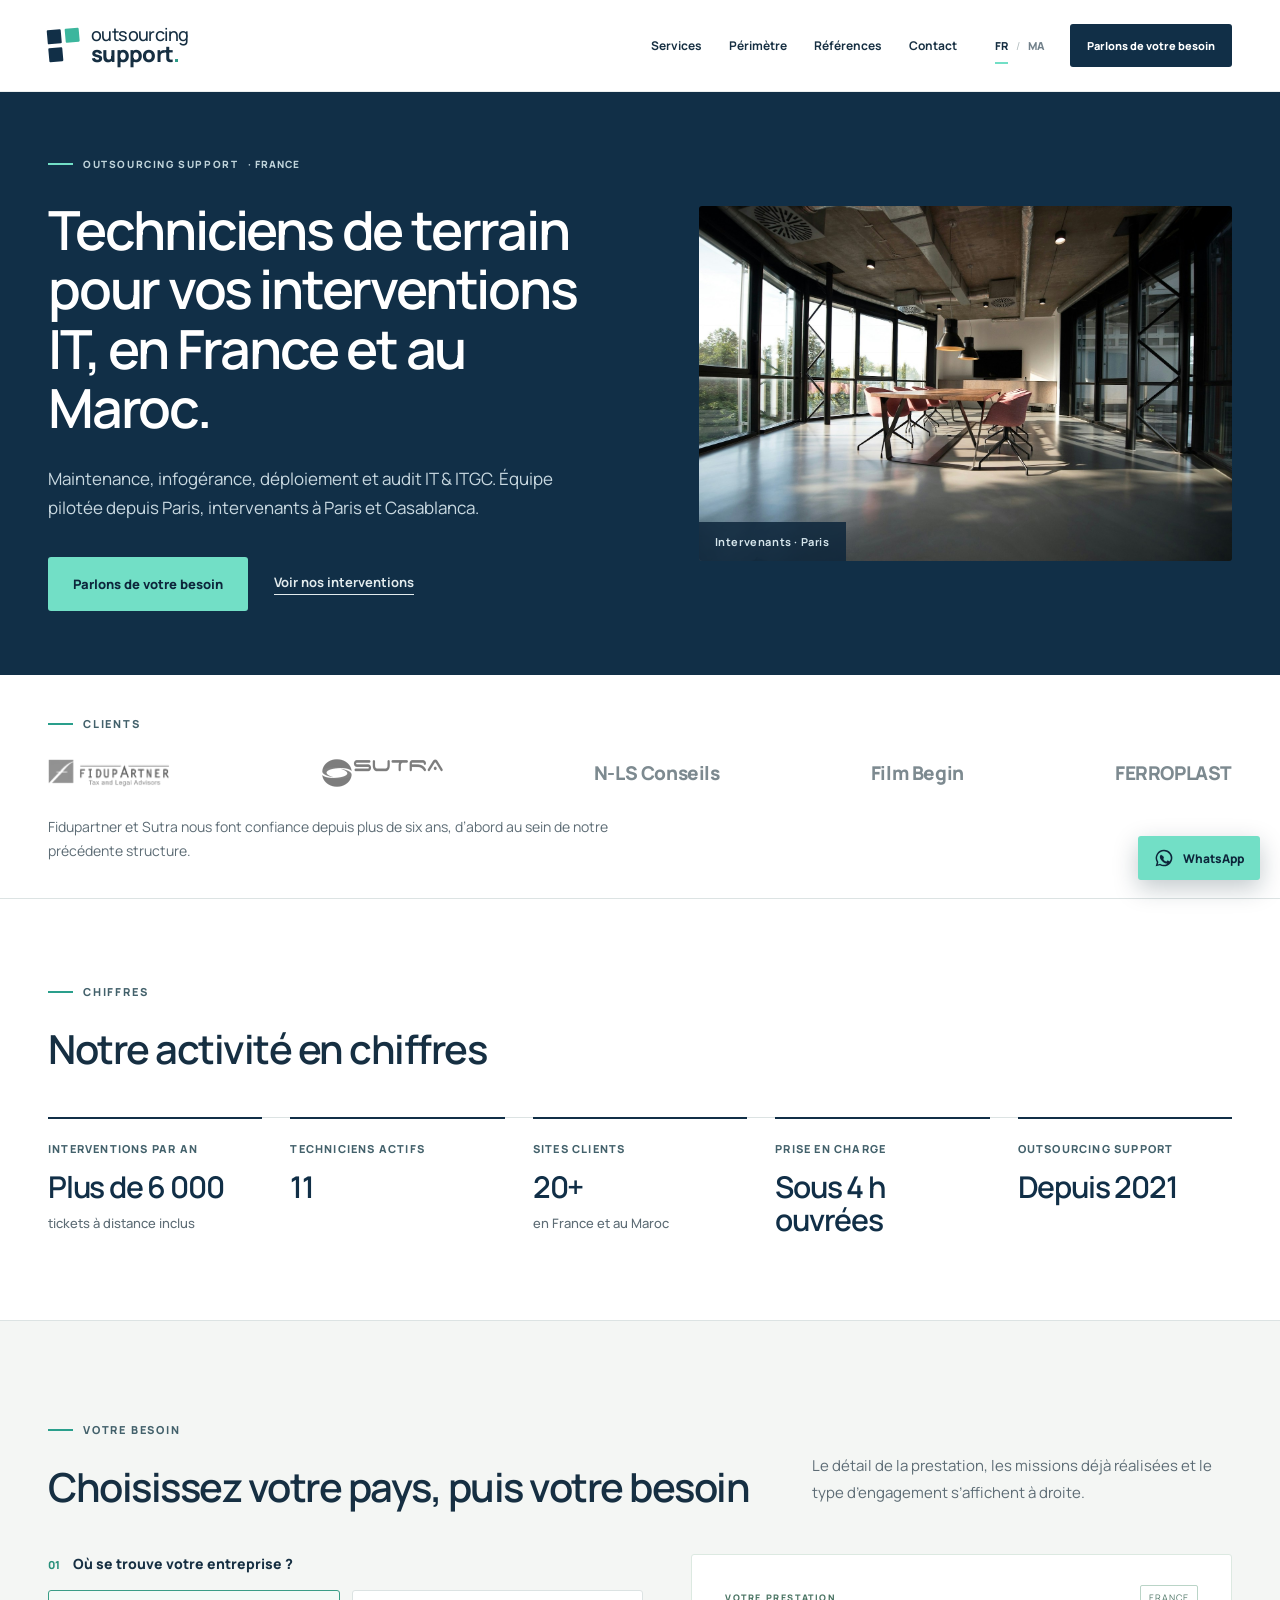
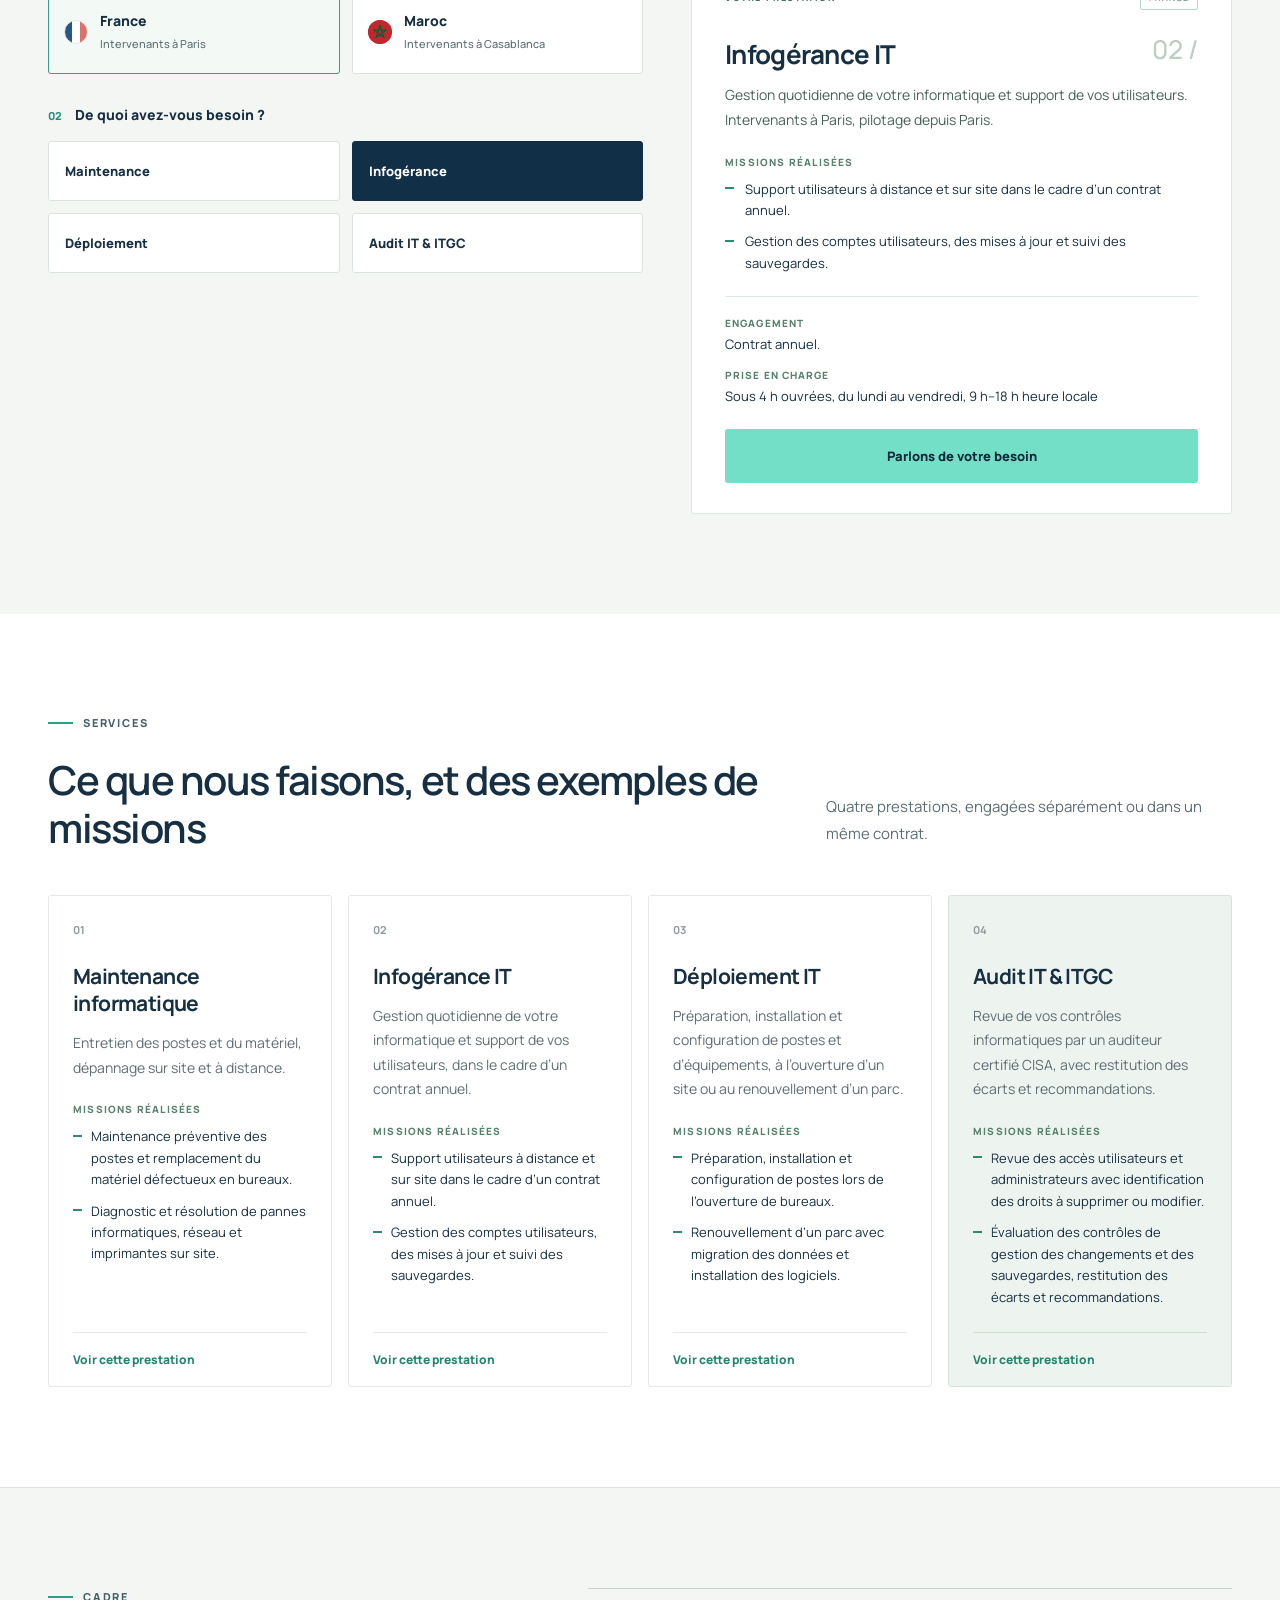
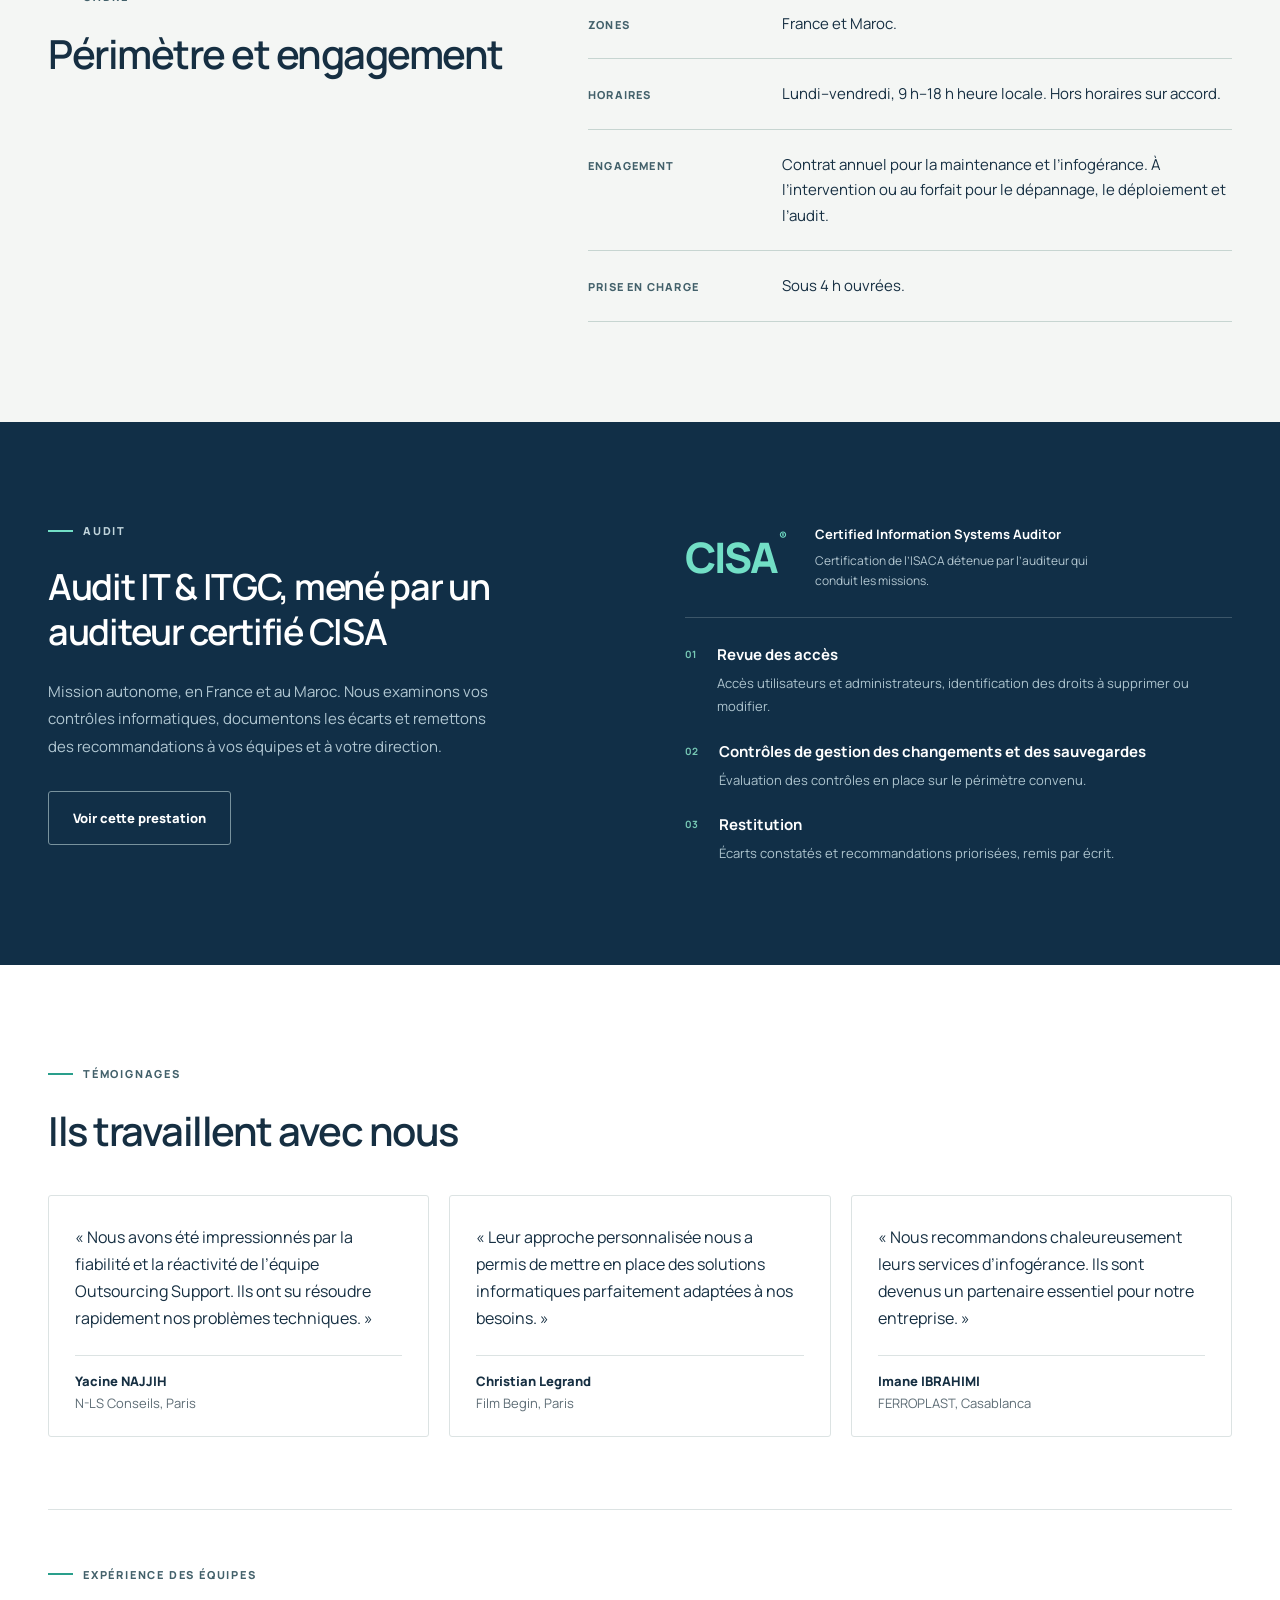
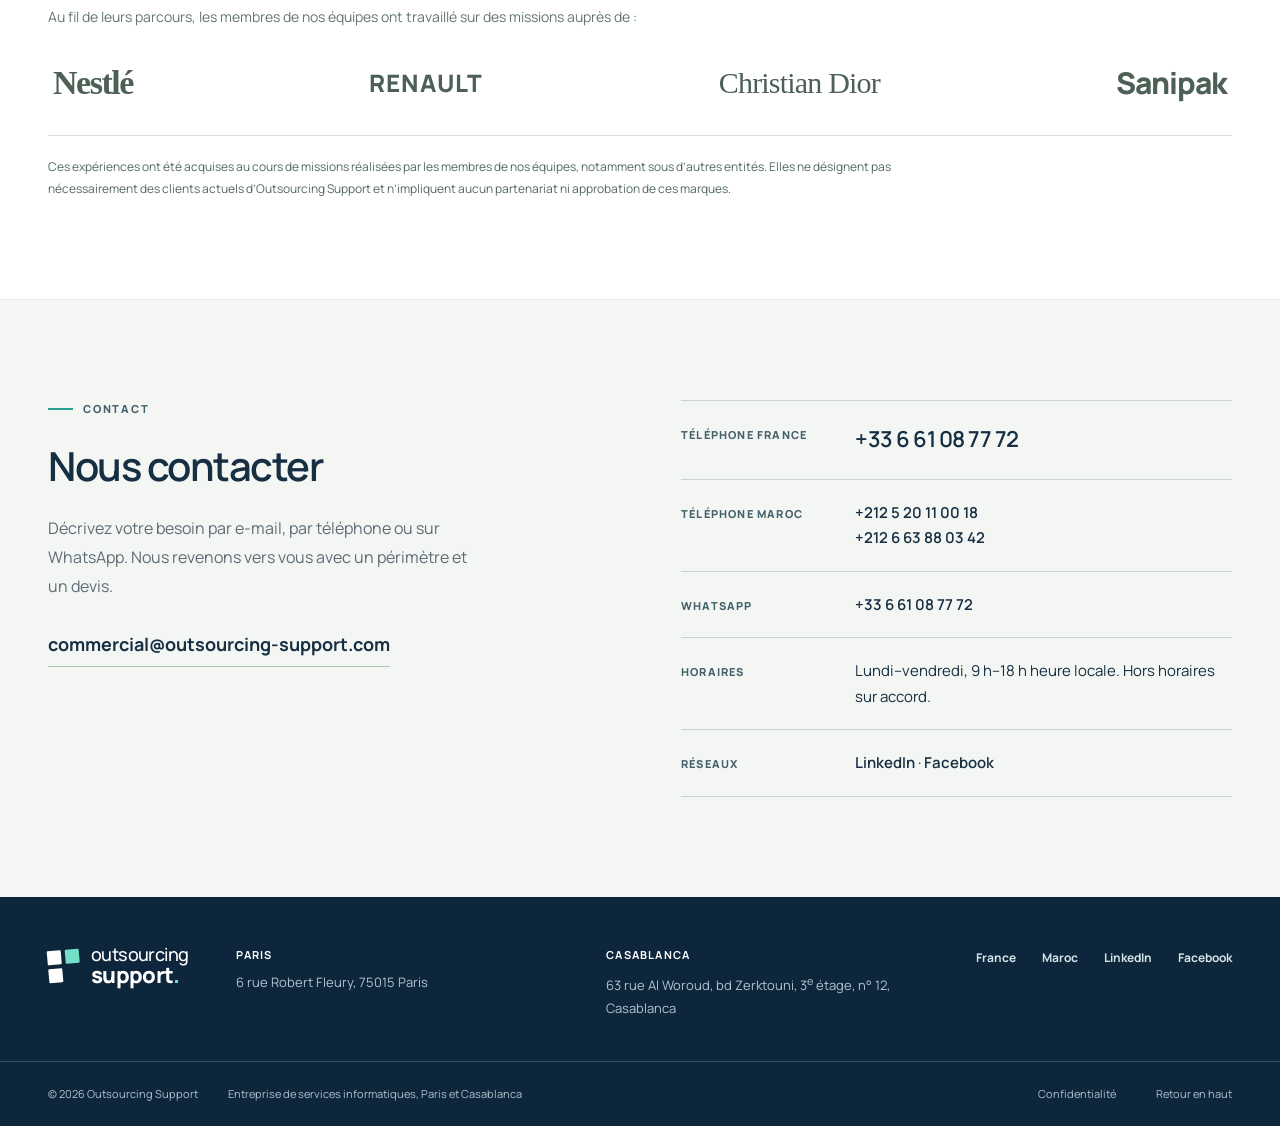
==== commit 4f114648: "Refonte : attribution du témoignage harmonisée en « N-LS Conseils, Paris » Co-Authored-By: Claude Fa" ====
--- a/index.html
+++ b/index.html
@@ -140,7 +140,7 @@
       <div class="eyebrow"><span class="little-line"></span> TÉMOIGNAGES</div>
       <h2 id="testimonials-title">Ils travaillent avec nous</h2>
       <div class="testimonial-grid">
-        <figure class="testimonial"><blockquote><p>Nous avons été impressionnés par la fiabilité et la réactivité de l’équipe Outsourcing Support. Ils ont su résoudre rapidement nos problèmes techniques.</p></blockquote><figcaption><strong>Yacine NAJJIH</strong><span>NLS conseils, Paris</span></figcaption></figure>
+        <figure class="testimonial"><blockquote><p>Nous avons été impressionnés par la fiabilité et la réactivité de l’équipe Outsourcing Support. Ils ont su résoudre rapidement nos problèmes techniques.</p></blockquote><figcaption><strong>Yacine NAJJIH</strong><span>N-LS Conseils, Paris</span></figcaption></figure>
         <figure class="testimonial"><blockquote><p>Leur approche personnalisée nous a permis de mettre en place des solutions informatiques parfaitement adaptées à nos besoins.</p></blockquote><figcaption><strong>Christian Legrand</strong><span>Film Begin, Paris</span></figcaption></figure>
         <figure class="testimonial"><blockquote><p>Nous recommandons chaleureusement leurs services d’infogérance. Ils sont devenus un partenaire essentiel pour notre entreprise.</p></blockquote><figcaption><strong>Imane IBRAHIMI</strong><span>FERROPLAST, Casablanca</span></figcaption></figure>
       </div>
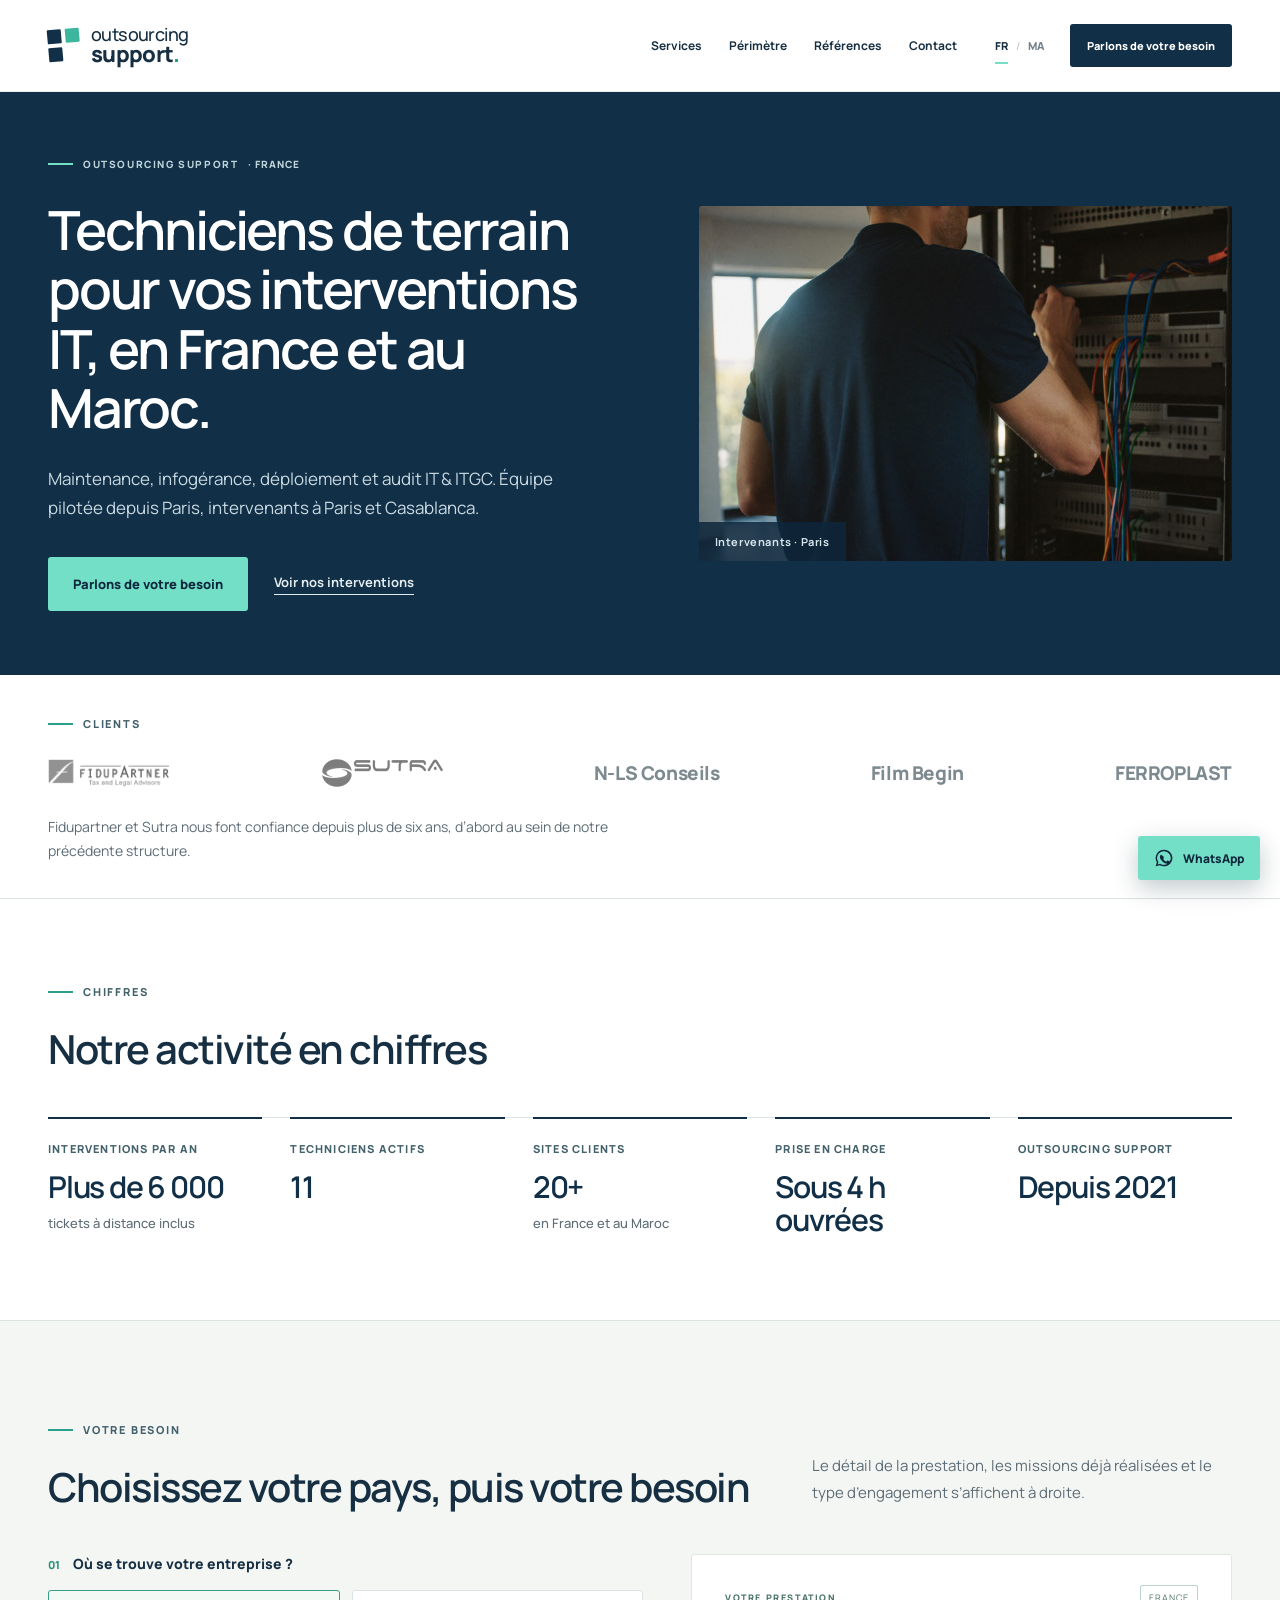
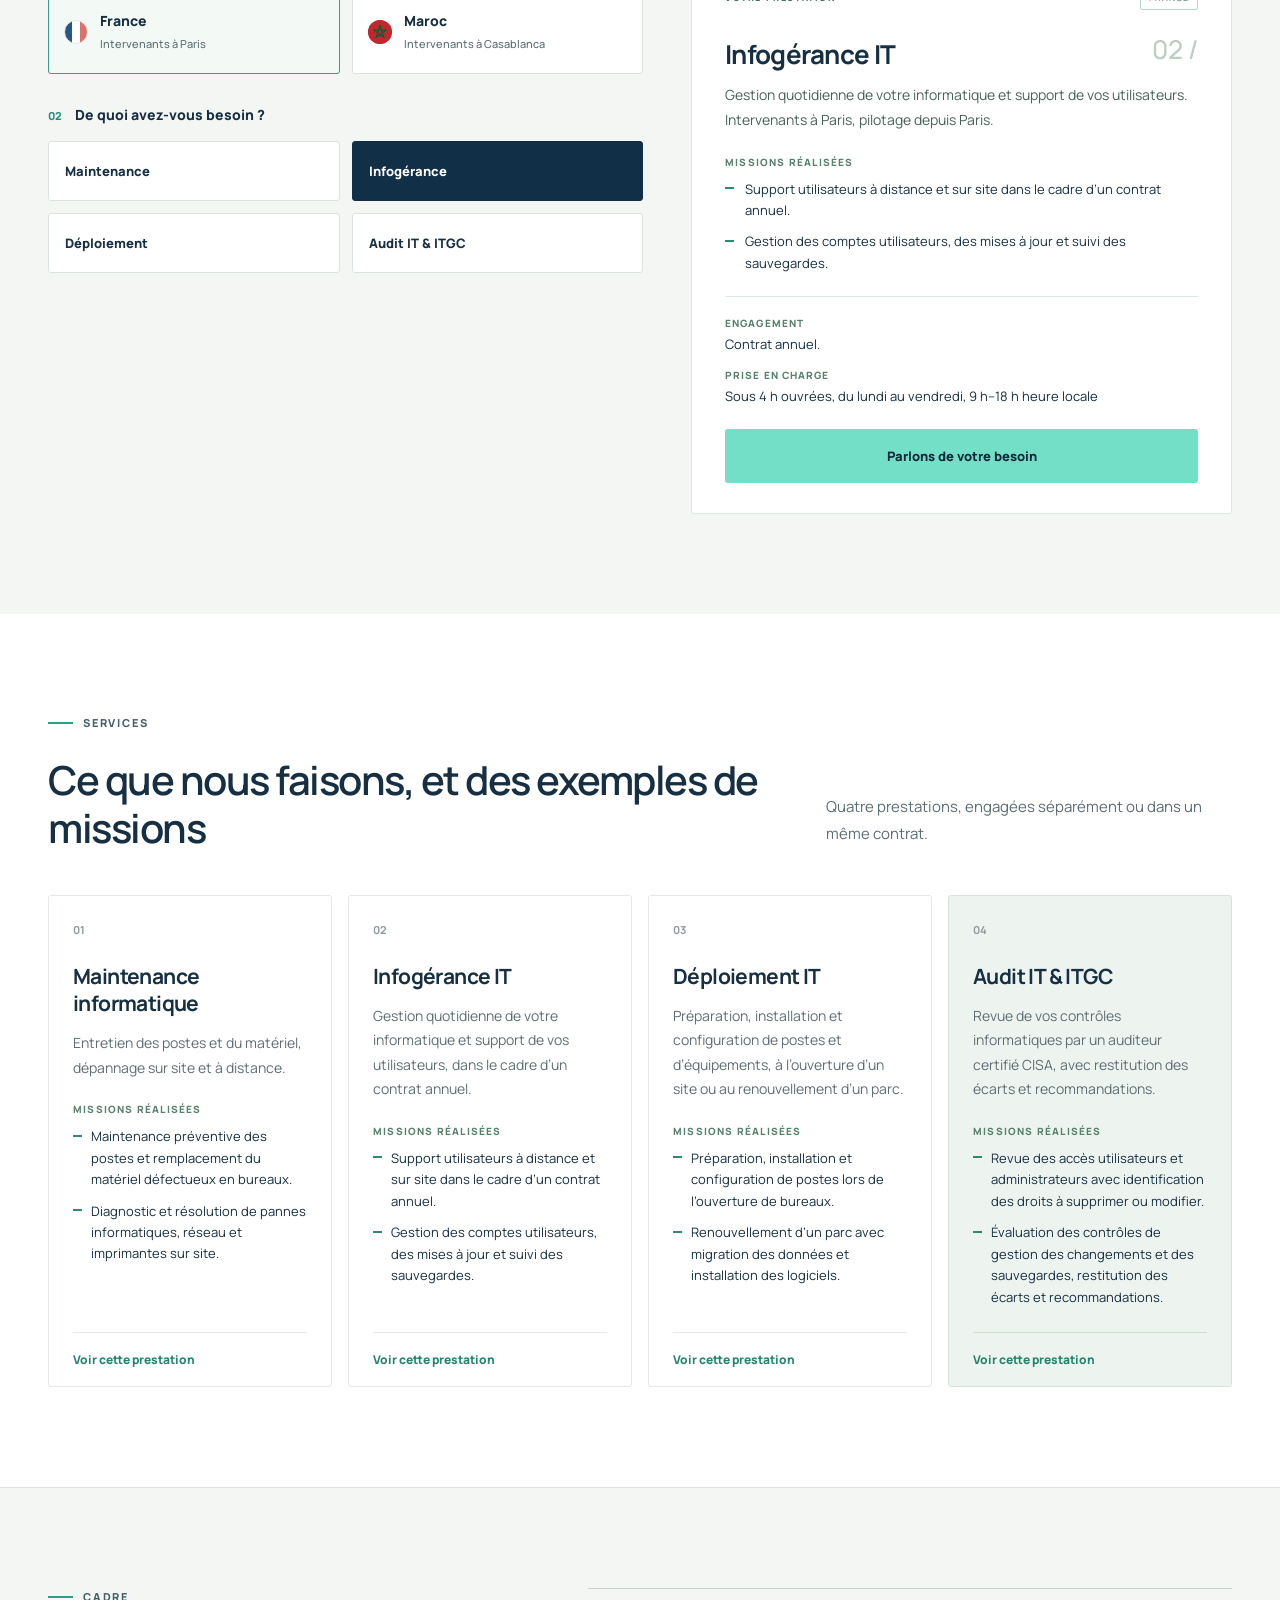
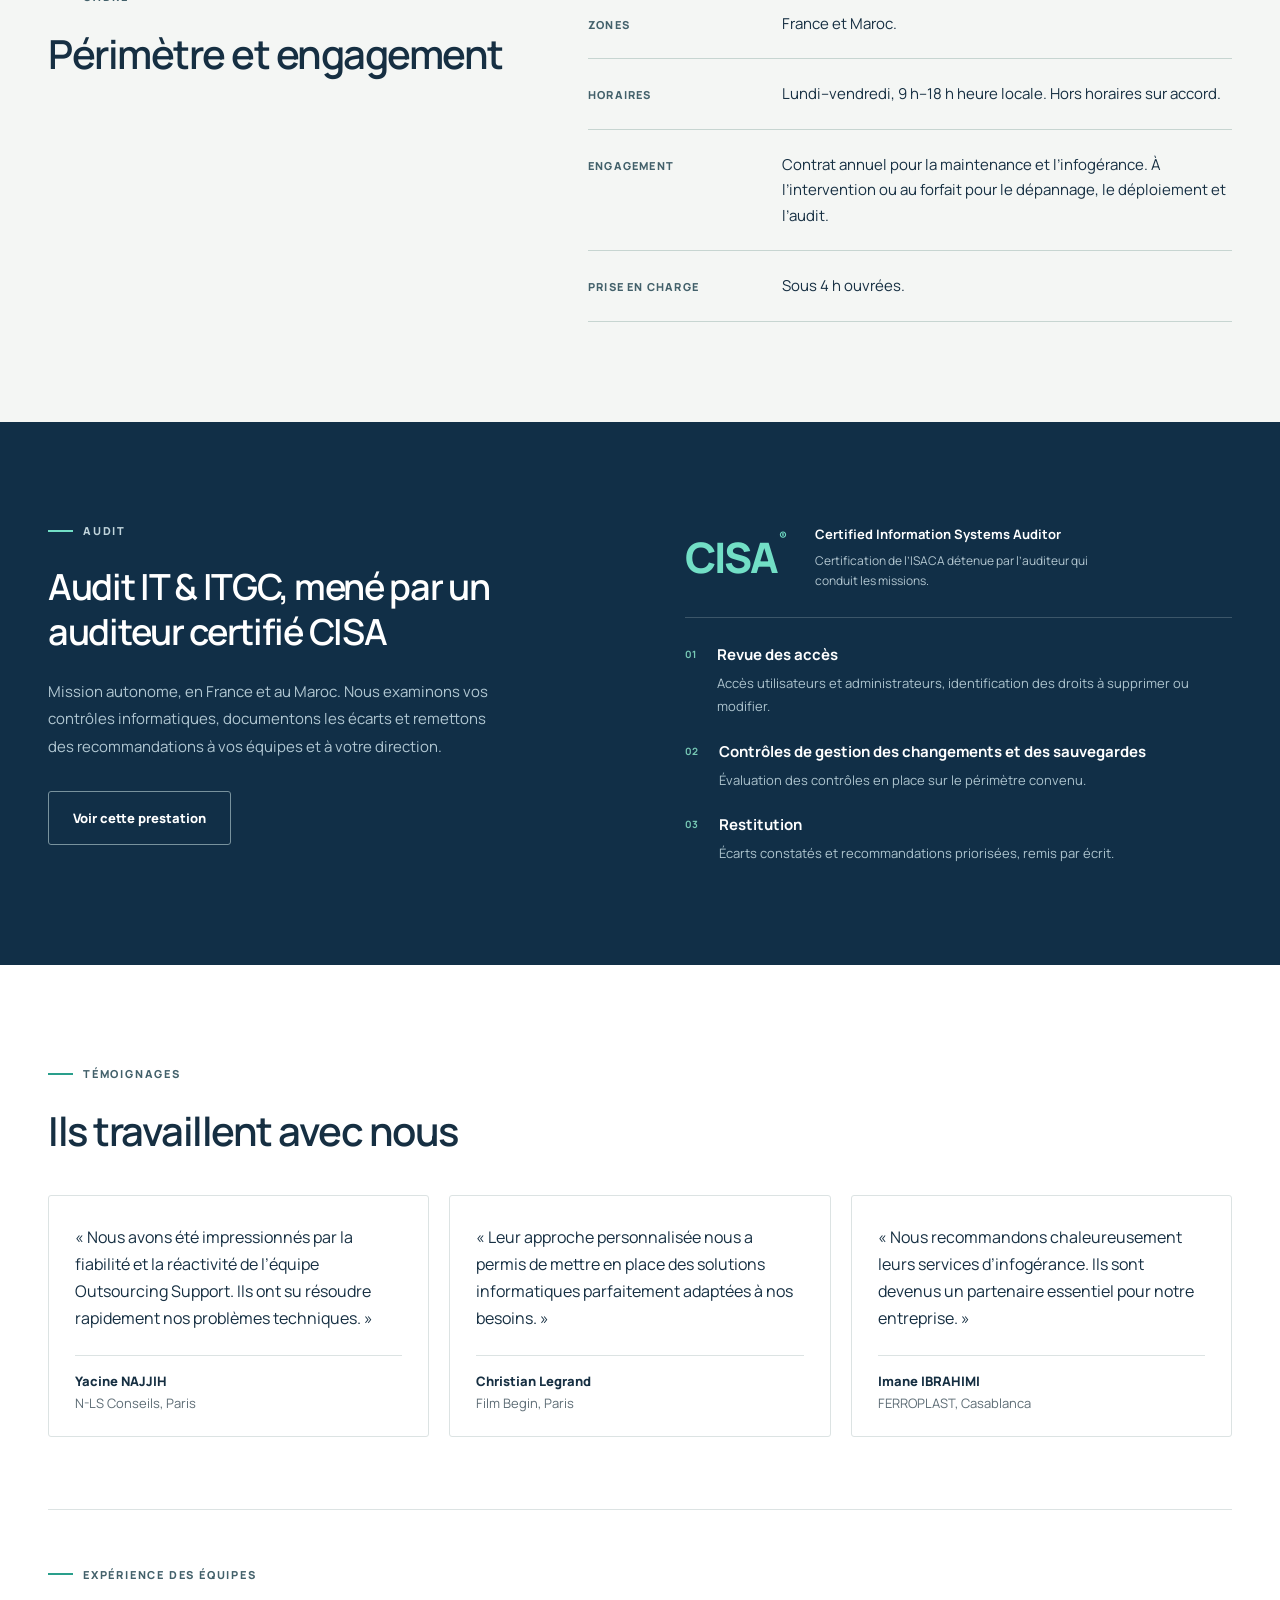
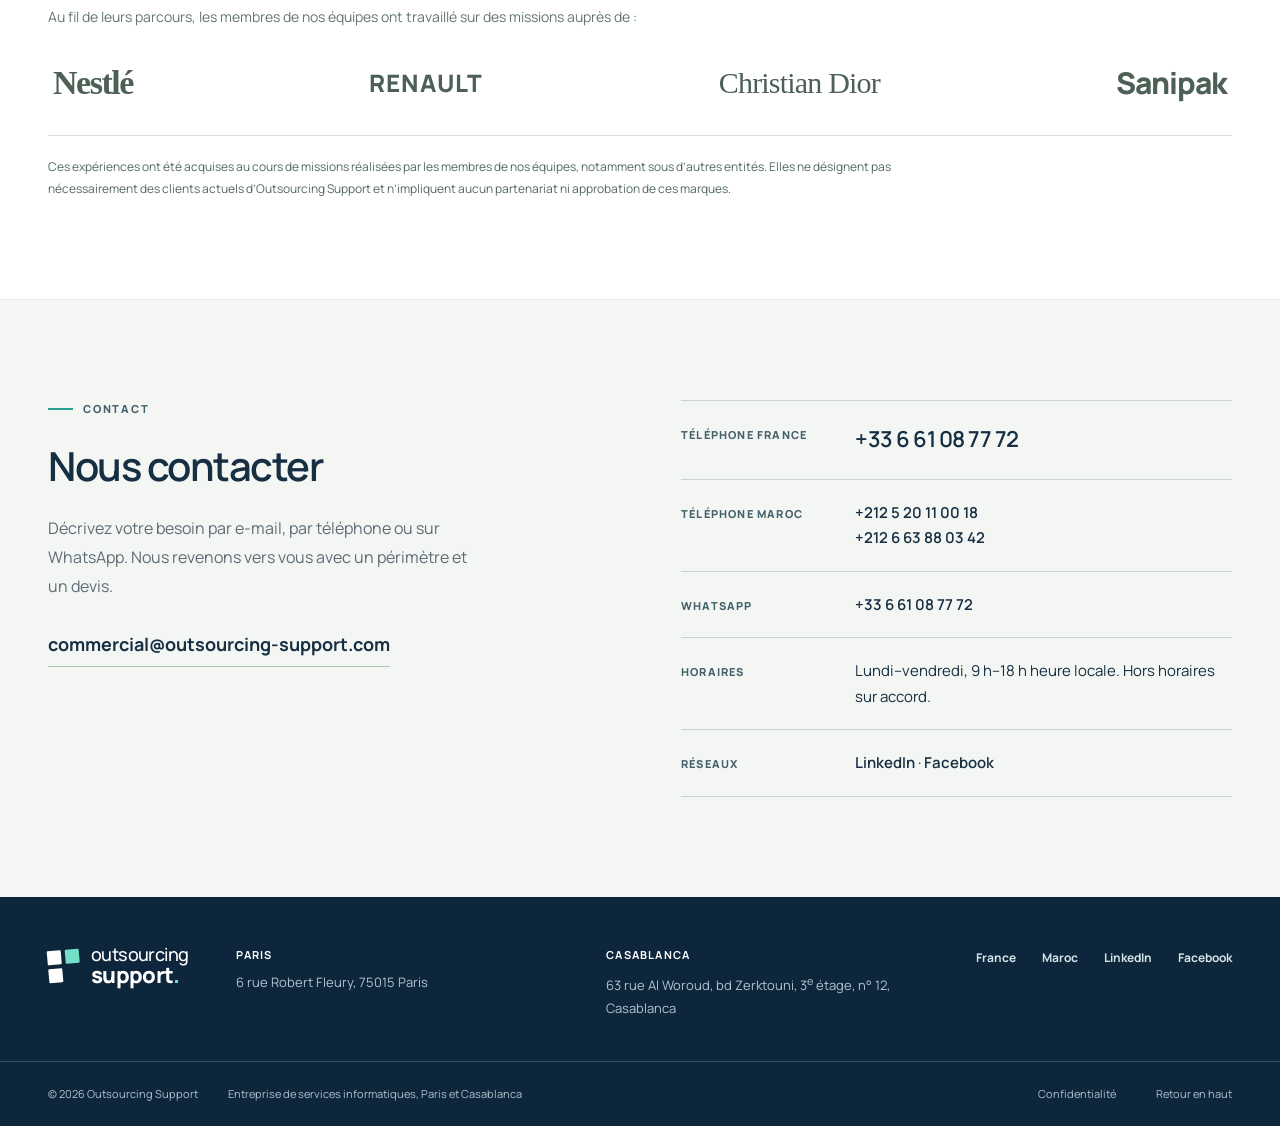
==== commit 71d672b9: "Refonte : photo d'intervention dans le hero, suppression de la photo de bureau Variante (a) validée " ====
--- a/index.html
+++ b/index.html
@@ -11,7 +11,7 @@
   <meta name="description" content="Maintenance, infogérance, déploiement et audit IT & ITGC. Équipe pilotée depuis Paris, intervenants à Paris et Casablanca. Plus de 6 000 interventions par an, 11 techniciens, prise en charge sous 4 h ouvrées.">
   <meta property="og:title" content="Outsourcing Support — Techniciens de terrain pour vos interventions IT">
   <meta property="og:description" content="Maintenance, infogérance, déploiement et audit IT & ITGC, en France et au Maroc. Équipe pilotée depuis Paris, intervenants à Paris et Casablanca.">
-  <meta property="og:image" content="https://outsourcing-support.com/assets/office.jpg">
+  <meta property="og:image" content="https://outsourcing-support.com/assets/intervention.jpg">
   <link rel="icon" type="image/svg+xml" href="/assets/favicon.svg">
   <link rel="stylesheet" href="/assets/style.css">
   <script src="/assets/app.js" defer></script>
@@ -62,7 +62,7 @@
         <div class="hero-buttons"><a class="button button-mint" href="#contact">Parlons de votre besoin</a><a class="text-link light-link" href="#services">Voir nos interventions</a></div>
       </div>
       <div class="hero-visual">
-        <img src="/assets/office.jpg" alt="Espace de travail d’un client, photo provisoire" width="1600" height="1067" fetchpriority="high">
+        <img src="/assets/intervention.jpg" srcset="/assets/intervention.jpg 1600w, /assets/intervention@2x.jpg 2400w" sizes="(max-width: 900px) 100vw, 50vw" alt="Technicien Outsourcing Support, de dos, branchant un câble réseau dans une baie de brassage" width="1600" height="1067" fetchpriority="high">
         <div class="hero-caption"><span data-text="visualOffice">Intervenants · Paris</span></div>
       </div>
     </div>
